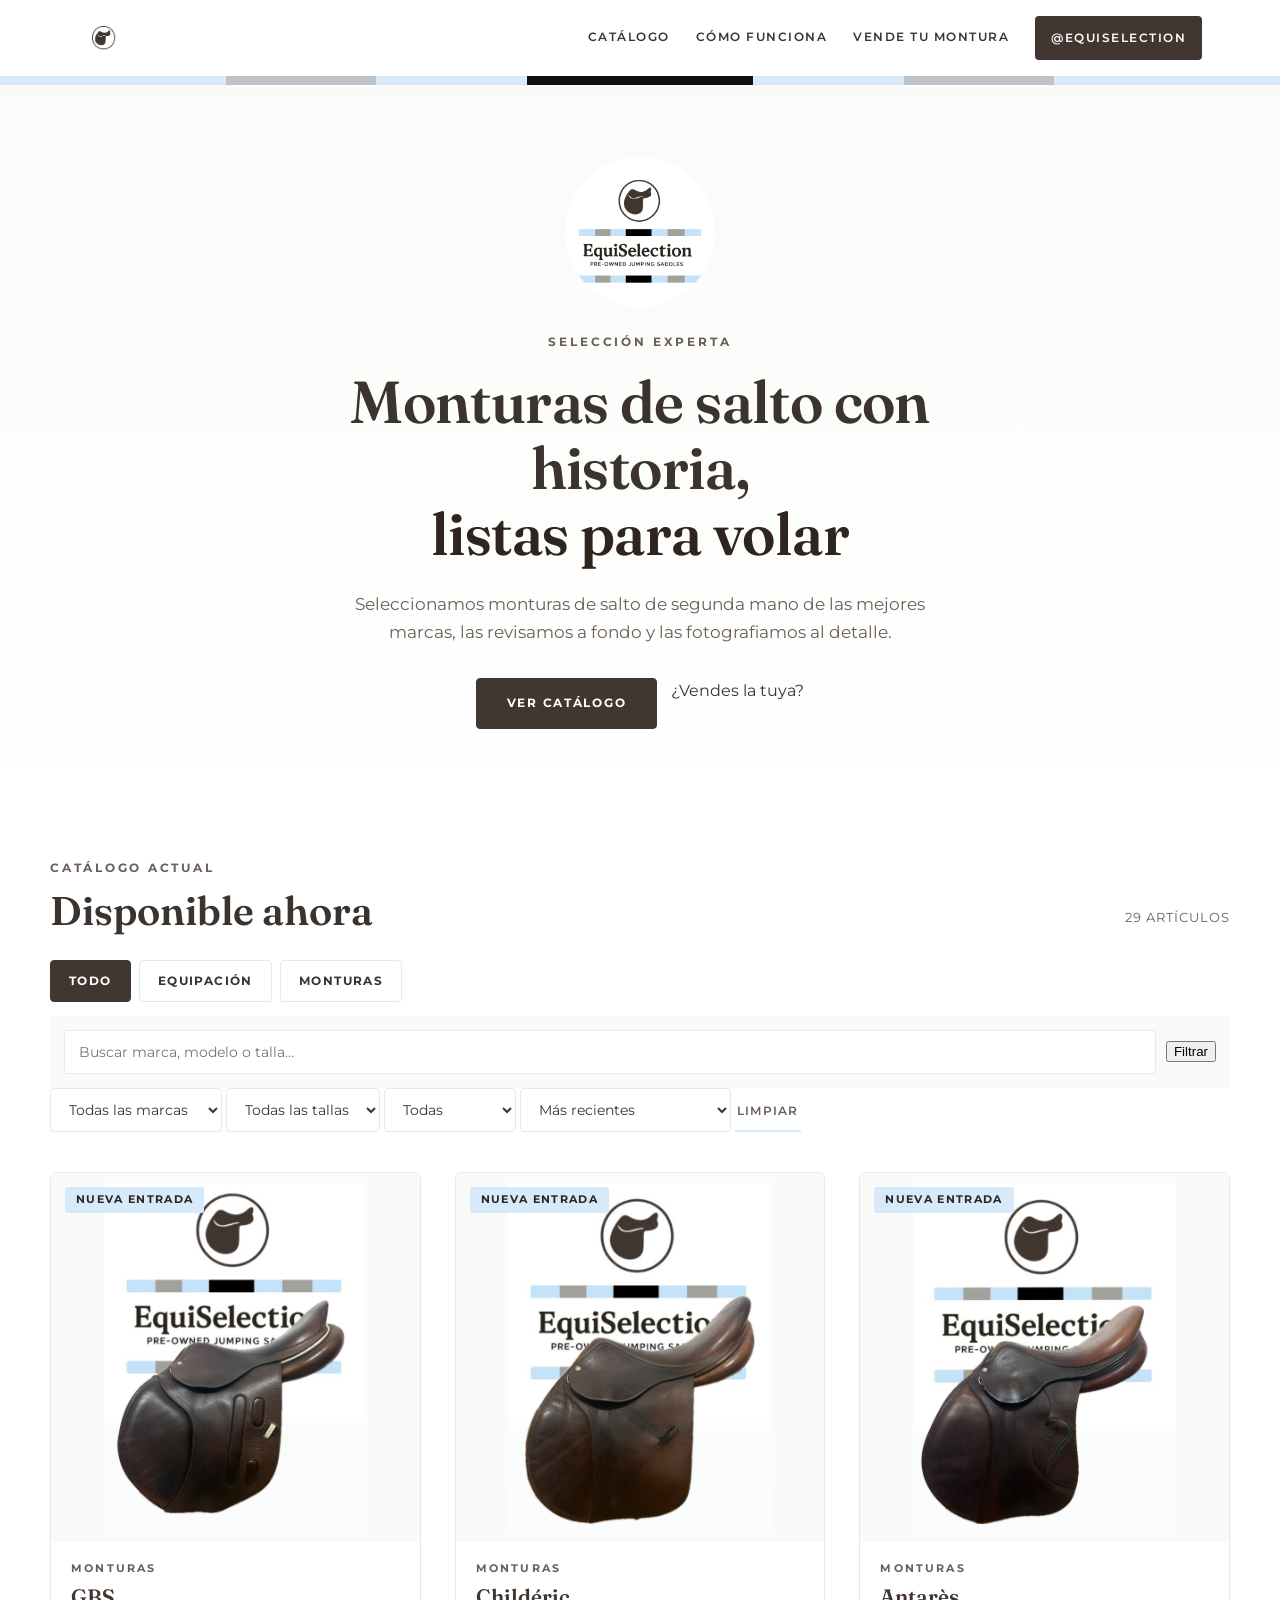
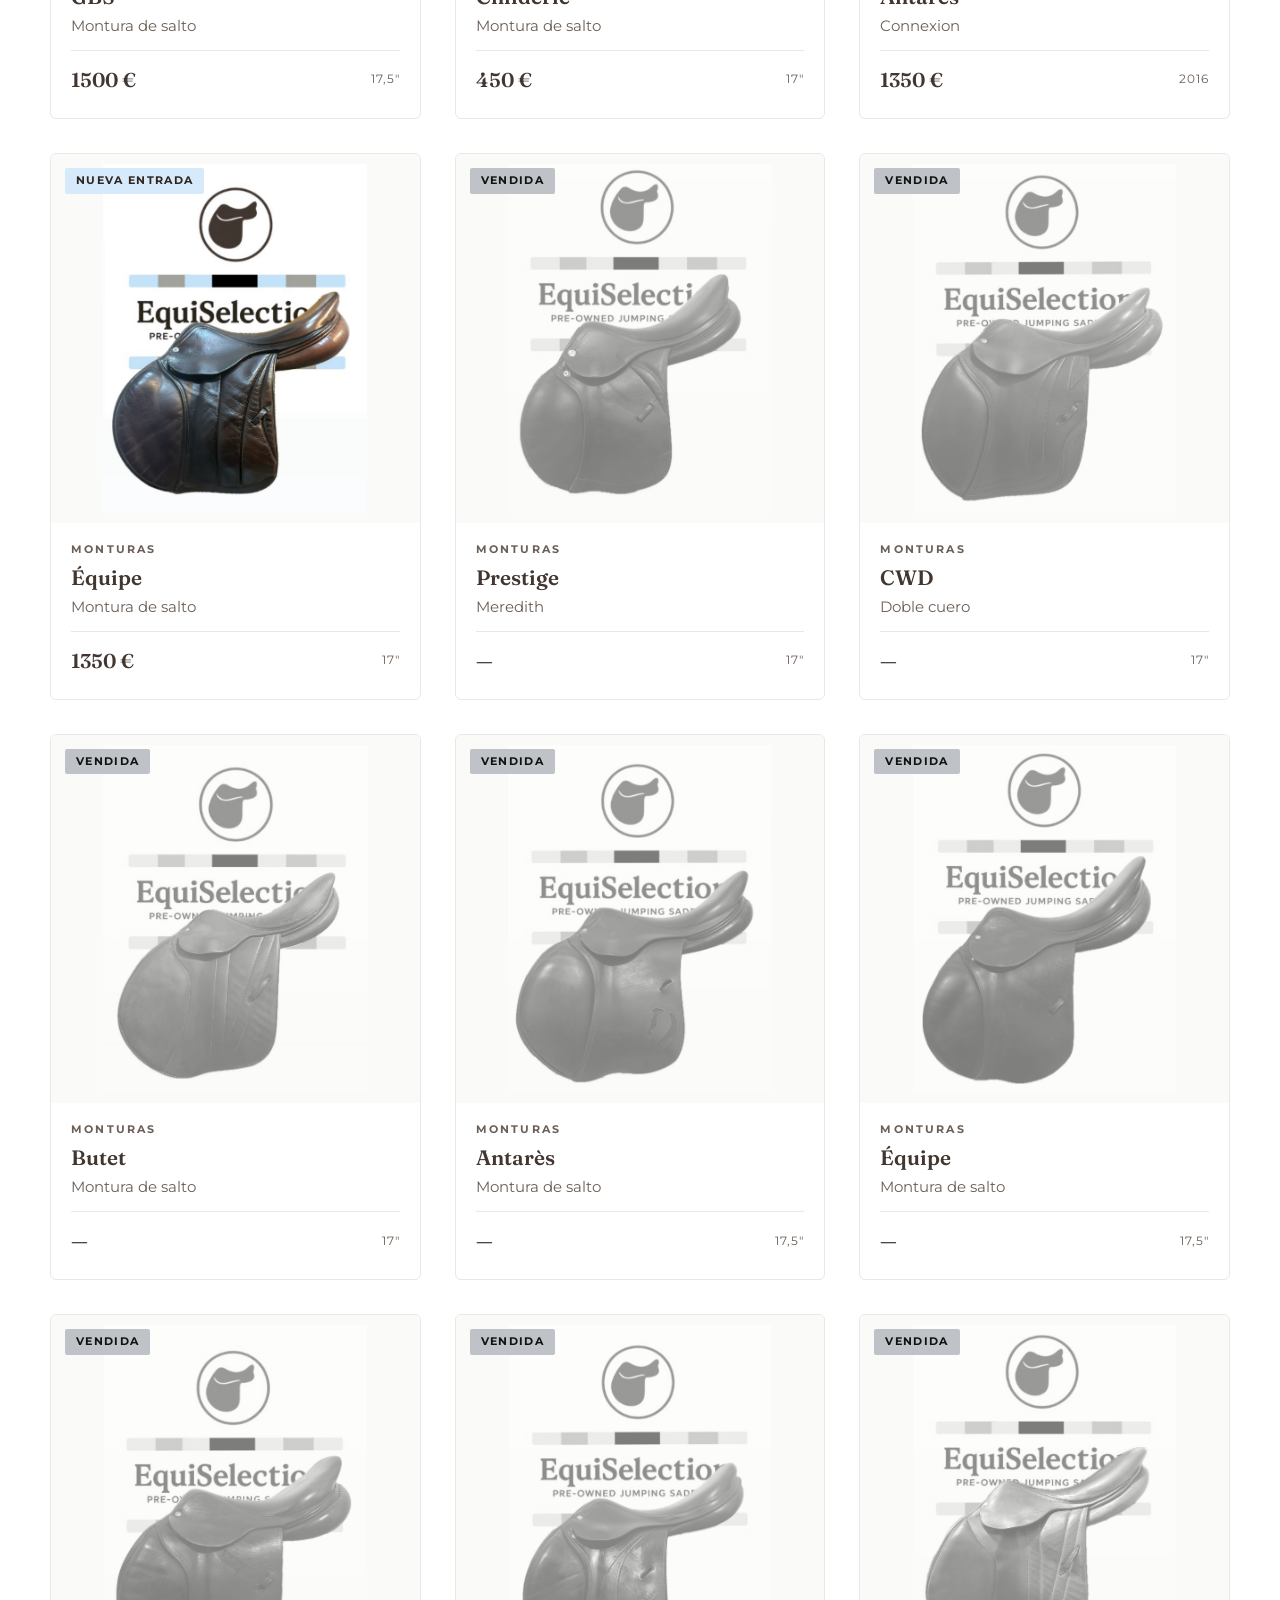
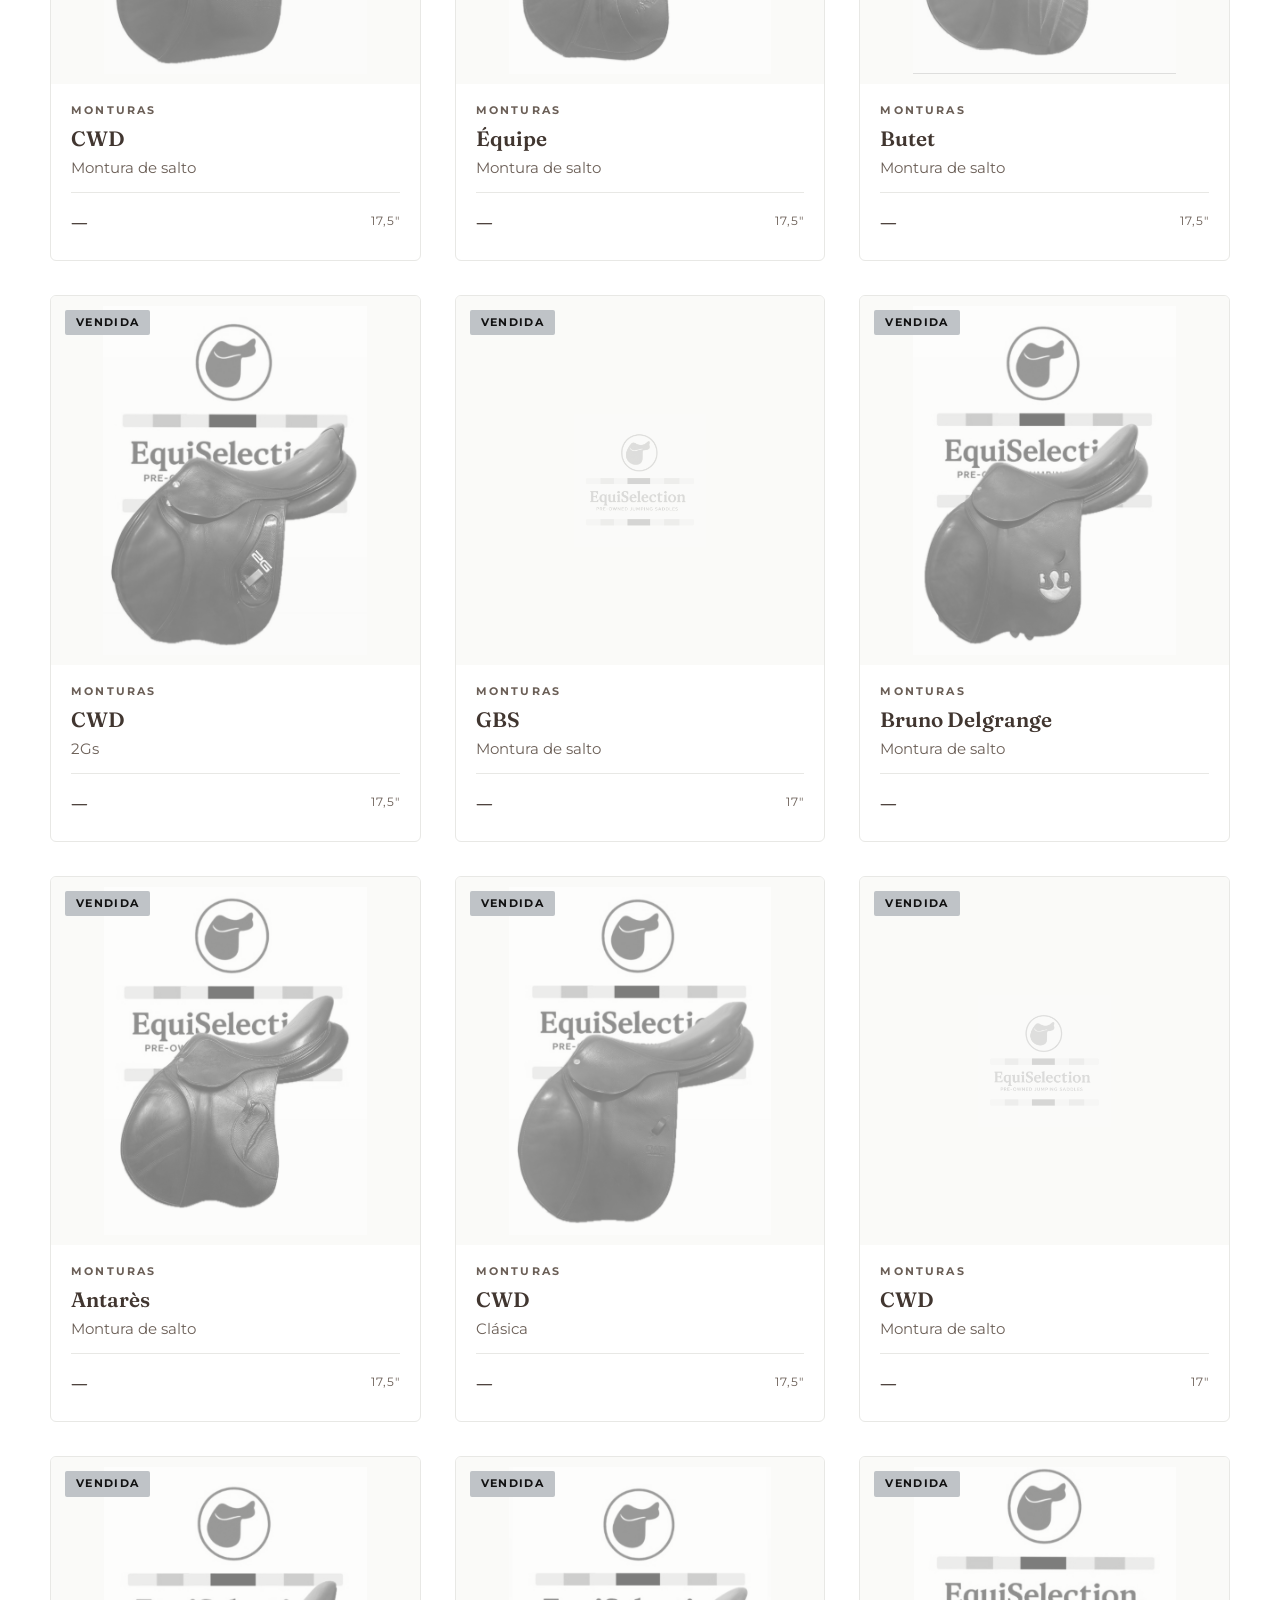
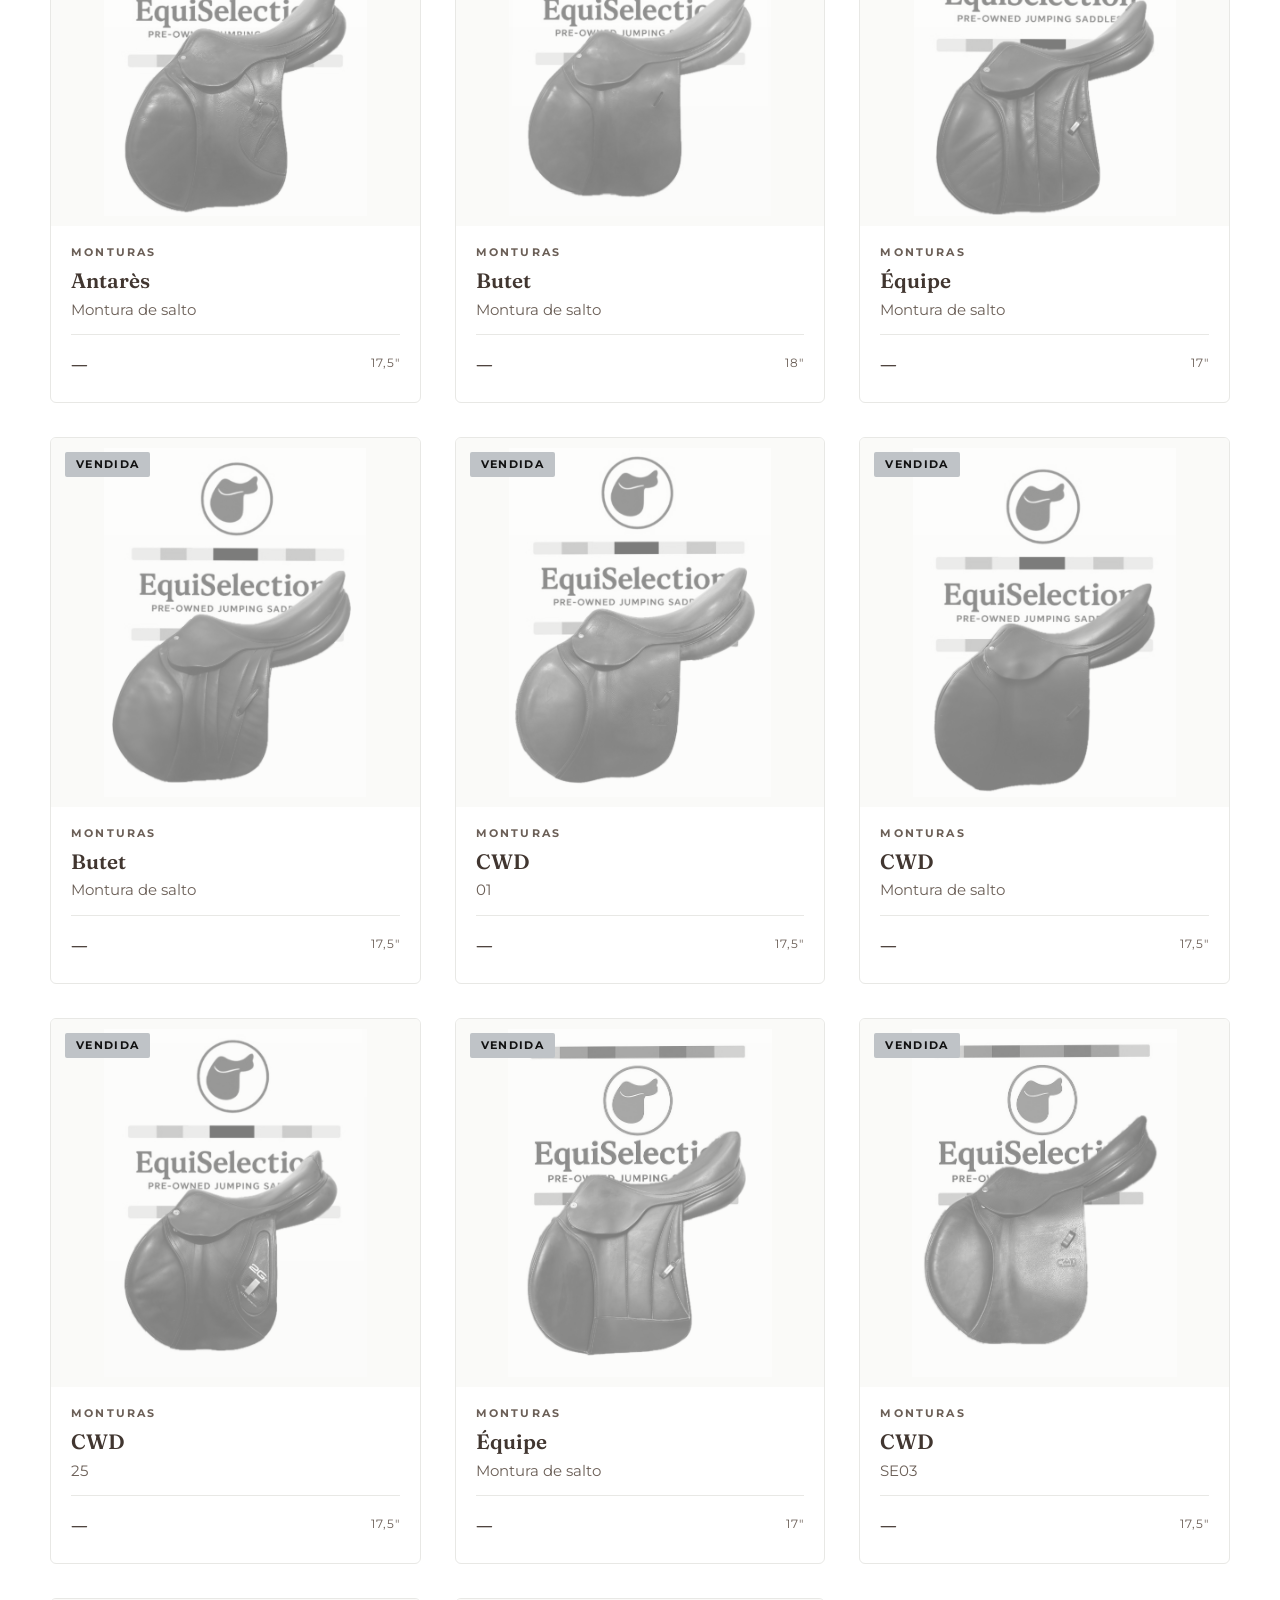
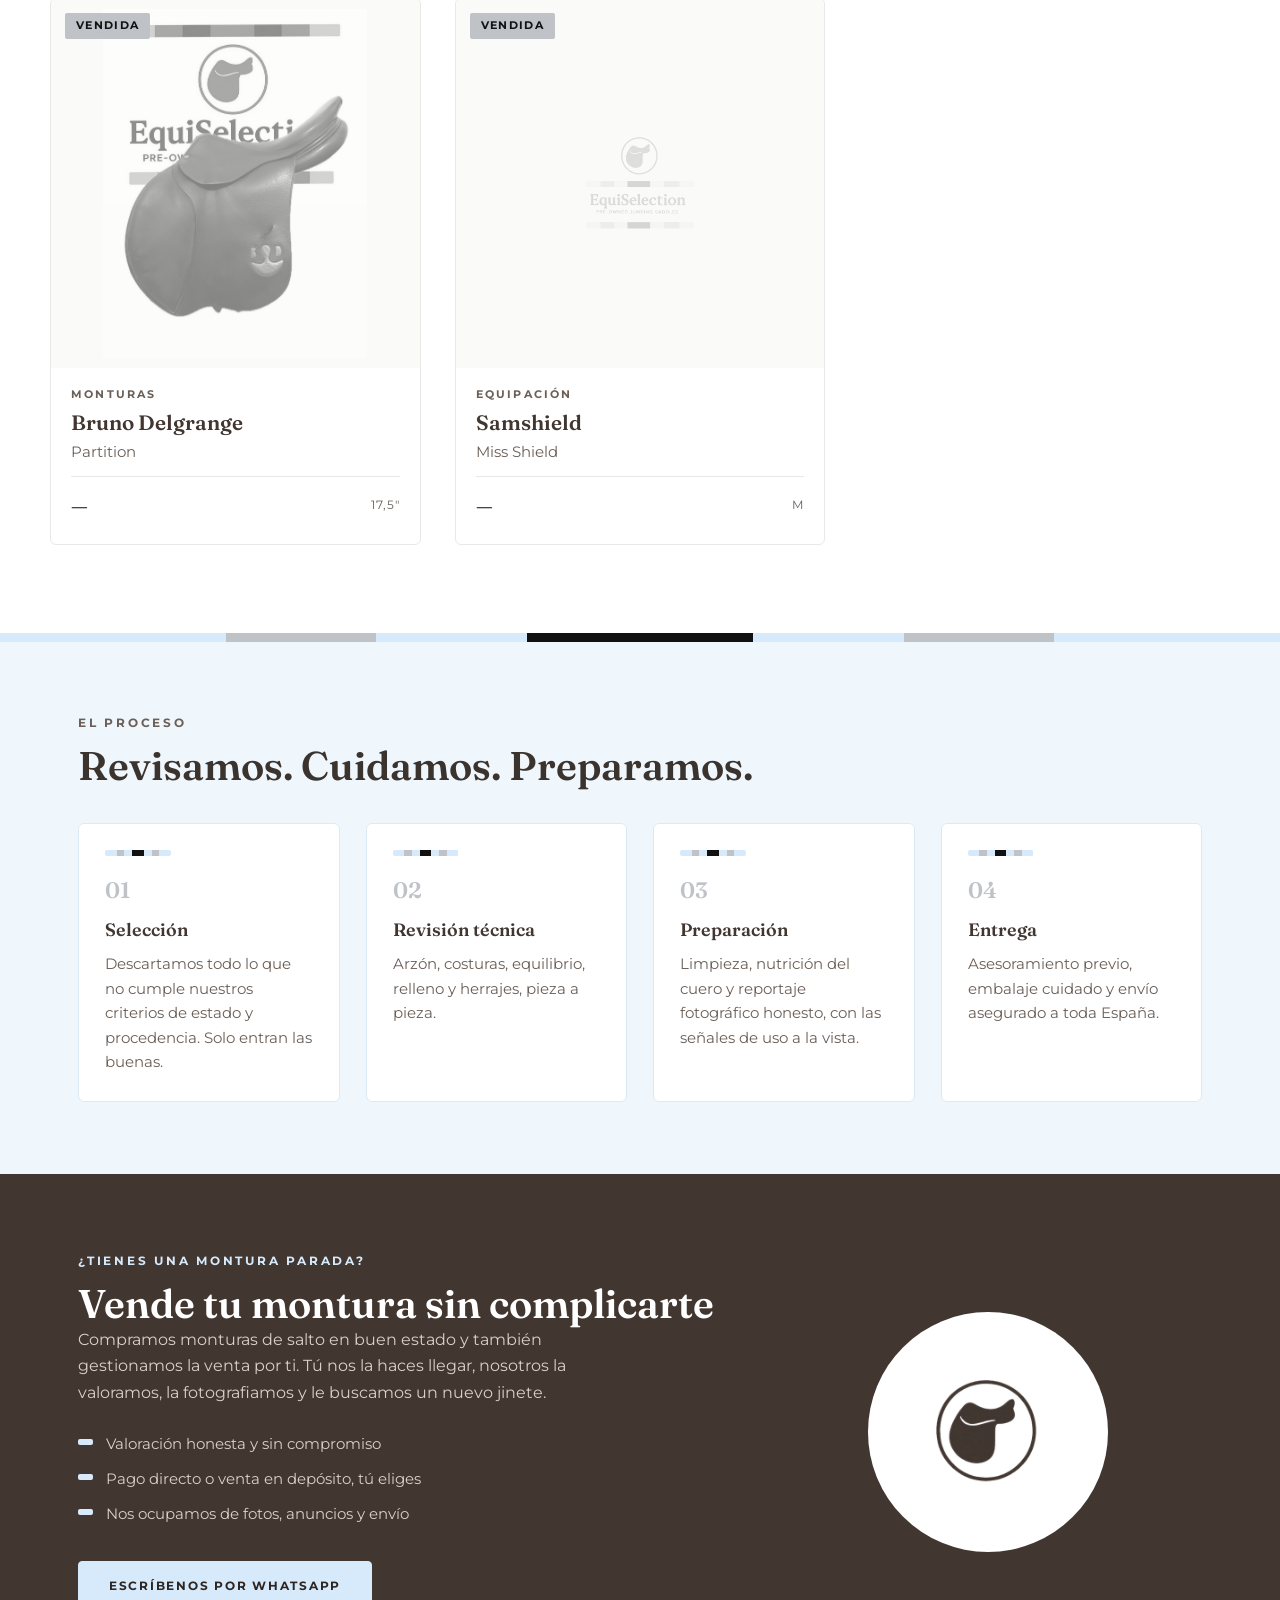
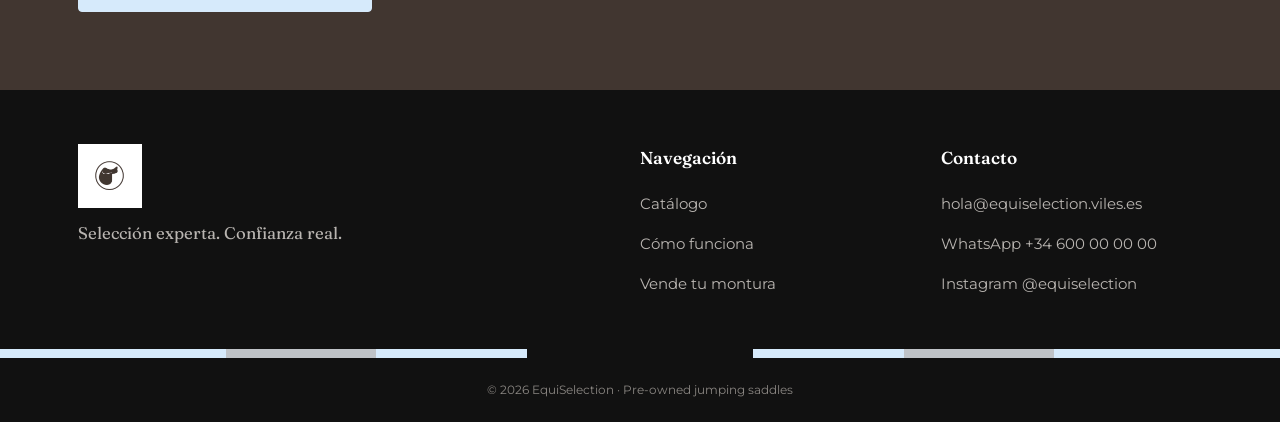
==== index.html @ 4e6a1df5 "Update index.html" ====
<!DOCTYPE html>
<html lang="es">
<head>
<meta charset="utf-8">
<meta name="viewport" content="width=device-width, initial-scale=1">
<title>EquiSelection · Monturas de salto de segunda mano seleccionadas</title>
<meta name="description" content="Monturas de salto de segunda mano de marcas premium, revisadas una a una y fotografiadas al detalle. Selección experta, confianza real.">
<meta property="og:title" content="EquiSelection · Pre-owned jumping saddles">
<meta property="og:description" content="Selección experta. Confianza real.">
<meta property="og:image" content="assets/img/logo.png">
<meta property="og:type" content="website">
<link rel="icon" href="assets/img/isotipo.png">
<link rel="preconnect" href="https://fonts.googleapis.com">
<link rel="preconnect" href="https://fonts.gstatic.com" crossorigin>
<link href="https://fonts.googleapis.com/css2?family=Fraunces:opsz,wght@9..144,500;9..144,600&family=Montserrat:wght@400;500;600;700&display=swap" rel="stylesheet">
<link rel="stylesheet" href="assets/css/style.css">
</head>
<body>

<header class="cabecera">
  <div class="contenedor cabecera__fila">
    <a class="logo" href="index.html" aria-label="EquiSelection, inicio">
      <img src="assets/img/logo.png" alt="EquiSelection">
    </a>
    <nav class="nav">
      <a href="#catalogo">Catálogo</a>
      <a href="#proceso">Cómo funciona</a>
      <a href="#vende">Vende tu montura</a>
      <a class="nav__destacado" href="https://instagram.com/equiselection" target="_blank" rel="noopener">@equiselection</a>
    </nav>
  </div>
  <div class="marca-barra" aria-hidden="true">
    <span></span><span></span><span></span><span></span><span></span><span></span><span></span>
  </div>
</header>

<section class="hero">
  <div class="contenedor">
    <img class="hero__marca" src="assets/img/isotipo.png" alt="" width="150" height="150">
    <p class="hero__kicker">Selección experta</p>
    <h1 class="hero__titulo">Monturas de salto con historia,<br><em>listas para volar</em></h1>
    <p class="hero__texto">
      Seleccionamos monturas de salto de segunda mano de las mejores marcas, las
      revisamos a fondo y las fotografiamos al detalle.
    </p>
    <div class="hero__acciones">
      <a class="boton boton--oscuro" href="#catalogo">Ver catálogo</a>
      <a class="hero__enlace" href="#vende">¿Vendes la tuya?</a>
    </div>
  </div>
</section>

<main id="catalogo" class="contenedor seccion">
  <div class="seccion__encabezado">
    <div>
      <p class="antetitulo">Catálogo actual</p>
      <h2 class="seccion__titulo">Disponible ahora</h2>
    </div>
    <p class="seccion__contador" id="contador"></p>
  </div>

   <form class="filtros" id="filtros" autocomplete="off">
    <!-- Los chips gobiernan #f-categoria, que queda oculto pero sigue siendo
         la única fuente de verdad que lee catalogo.js -->
    <div class="chips" id="chips" role="group" aria-label="Filtrar por categoría"></div>
    <select id="f-categoria" hidden aria-hidden="true" tabindex="-1"></select>

    <div class="filtros__barra">
      <div class="filtros__fila">
        <input type="search" id="f-busqueda" class="filtros__buscar" placeholder="Buscar marca, modelo o talla…" aria-label="Buscar en el catálogo">
        <button type="button" class="filtros__toggle" id="f-toggle" aria-expanded="false" aria-controls="f-avanzados">
          Filtrar<span class="filtros__activos" id="f-activos" hidden></span>
        </button>
      </div>

      <div class="filtros__avanzados" id="f-avanzados">
        <select id="f-marca" aria-label="Marca"></select>
        <select id="f-talla" aria-label="Talla"></select>
        <select id="f-estado" aria-label="Disponibilidad">
          <option value="todas">Todas</option>
          <option value="disponible">Disponibles</option>
          <option value="reservada">Reservadas</option>
          <option value="vendida">Vendidas</option>
        </select>
        <select id="f-orden" aria-label="Ordenar">
          <option value="recientes">Más recientes</option>
          <option value="precio-asc">Precio: menor a mayor</option>
          <option value="precio-desc">Precio: mayor a menor</option>
        </select>
        <button type="button" class="filtros__reset" id="f-reset">Limpiar</button>
      </div>
    </div>
  </form>
  
  <div class="rejilla" id="rejilla"></div>
  <p class="vacio" id="vacio" hidden>No hay artículos que coincidan con la búsqueda.</p>
</main>

<div class="marca-barra" aria-hidden="true">
  <span></span><span></span><span></span><span></span><span></span><span></span><span></span>
</div>

<section id="proceso" class="proceso">
  <div class="contenedor">
    <p class="antetitulo">El proceso</p>
    <h2 class="seccion__titulo">Revisamos. Cuidamos. Preparamos.</h2>
    <ol class="proceso__lista">
      <li>
        <div class="marca-barra marca-barra--mini" aria-hidden="true"><span></span><span></span><span></span><span></span><span></span><span></span><span></span></div>
        <span class="proceso__num">01</span>
        <h3>Selección</h3>
        <p>Descartamos todo lo que no cumple nuestros criterios de estado y procedencia. Solo entran las buenas.</p>
      </li>
      <li>
        <div class="marca-barra marca-barra--mini" aria-hidden="true"><span></span><span></span><span></span><span></span><span></span><span></span><span></span></div>
        <span class="proceso__num">02</span>
        <h3>Revisión técnica</h3>
        <p>Arzón, costuras, equilibrio, relleno y herrajes, pieza a pieza.</p>
      </li>
      <li>
        <div class="marca-barra marca-barra--mini" aria-hidden="true"><span></span><span></span><span></span><span></span><span></span><span></span><span></span></div>
        <span class="proceso__num">03</span>
        <h3>Preparación</h3>
        <p>Limpieza, nutrición del cuero y reportaje fotográfico honesto, con las señales de uso a la vista.</p>
      </li>
      <li>
        <div class="marca-barra marca-barra--mini" aria-hidden="true"><span></span><span></span><span></span><span></span><span></span><span></span><span></span></div>
        <span class="proceso__num">04</span>
        <h3>Entrega</h3>
        <p>Asesoramiento previo, embalaje cuidado y envío asegurado a toda España.</p>
      </li>
    </ol>
  </div>
</section>

<section id="vende" class="vende">
  <div class="contenedor vende__fila">
    <div>
      <p class="antetitulo antetitulo--azul">¿Tienes una montura parada?</p>
      <h2 class="seccion__titulo seccion__titulo--claro">Vende tu montura sin complicarte</h2>
      <p class="vende__texto">
        Compramos monturas de salto en buen estado y también gestionamos la venta por ti.
        Tú nos la haces llegar, nosotros la valoramos, la fotografiamos y le buscamos un
        nuevo jinete.
      </p>
      <ul class="vende__lista">
        <li>Valoración honesta y sin compromiso</li>
        <li>Pago directo o venta en depósito, tú eliges</li>
        <li>Nos ocupamos de fotos, anuncios y envío</li>
      </ul>
      <a class="boton boton--azul" href="https://wa.me/34600000000" target="_blank" rel="noopener">Escríbenos por WhatsApp</a>
    </div>
    <div class="vende__emblema">
      <img src="assets/img/logo.png" alt="">
    </div>
  </div>
</section>

<footer id="contacto" class="pie">
  <div class="contenedor pie__fila">
    <div class="pie__marca">
      <img class="pie__logo" src="assets/img/logo.png" alt="EquiSelection">
      <p class="pie__lema">Selección experta. Confianza real.</p>
    </div>
    <div class="pie__bloque">
      <h3>Navegación</h3>
      <p><a href="#catalogo">Catálogo</a></p>
      <p><a href="#proceso">Cómo funciona</a></p>
      <p><a href="#vende">Vende tu montura</a></p>
    </div>
    <div class="pie__bloque">
      <h3>Contacto</h3>
      <p><a href="mailto:hola@equiselection.viles.es">hola@equiselection.viles.es</a></p>
      <p><a href="https://wa.me/34600000000">WhatsApp +34 600 00 00 00</a></p>
      <p><a href="https://instagram.com/equiselection" rel="noopener">Instagram @equiselection</a></p>
    </div>
  </div>
  <div class="marca-barra" aria-hidden="true">
    <span></span><span></span><span></span><span></span><span></span><span></span><span></span>
  </div>
  <p class="pie__legal">© <span id="anio"></span> EquiSelection · Pre-owned jumping saddles</p>
</footer>

<script src="assets/js/catalogo.js"></script>
</body>
</html>
---- assets/css/style.css ----
/* ============ EquiSelection · sistema visual ============ */
:root{
  /* Superficies */
  --blanco:#FFFFFF;
  --hueso:#FAFAF8;
  --azul-suave:#EFF7FD;
  --linea:#E8E8E5;

  /* Contenido */
  --texto:#3B332E;        /* 12.3:1 sobre blanco */
  --texto-suave:#6B5F57;  /*  6.2:1 sobre blanco · 5.9:1 sobre hueso */

  /* Marca */
  --espresso:#413630;
  --espresso-osc:#2E2520;
  --azul:#D6EAFB;
  --gris:#BFC3C7;
  --negro:#111111;

  --titulo:'Fraunces', Georgia, serif;
  --cuerpo:'Montserrat', system-ui, sans-serif;
  --ancho:1180px;
  --radio:4px;
}

*,*::before,*::after{box-sizing:border-box}
html{scroll-behavior:smooth}
body{
  margin:0;
  overflow-x:hidden;
  font-family:var(--cuerpo);
  font-weight:400;
  font-size:1rem;
  color:var(--texto);
  background:var(--blanco);
  line-height:1.65;
  -webkit-font-smoothing:antialiased;
}
img{max-width:100%;display:block}
a{color:inherit;text-decoration:none}
[hidden]{display:none !important}

a:focus-visible,button:focus-visible,input:focus-visible,select:focus-visible{
  outline:2px solid var(--espresso);
  outline-offset:3px;
  border-radius:2px;
}

.contenedor{width:100%;max-width:var(--ancho);margin:0 auto;padding:0 28px}

.antetitulo{
  margin:0 0 10px;font-size:.72rem;letter-spacing:.24em;text-transform:uppercase;
  font-weight:700;color:var(--texto-suave);
}
.antetitulo--azul{color:var(--azul)}

/* ---- barra de marca ---- */
.marca-barra{display:flex;height:9px;width:100%}
.marca-barra span{display:block}
.marca-barra span:nth-child(1){flex:3;background:var(--azul)}
.marca-barra span:nth-child(2){flex:2;background:var(--gris)}
.marca-barra span:nth-child(3){flex:2;background:var(--azul)}
.marca-barra span:nth-child(4){flex:3;background:var(--negro)}
.marca-barra span:nth-child(5){flex:2;background:var(--azul)}
.marca-barra span:nth-child(6){flex:2;background:var(--gris)}
.marca-barra span:nth-child(7){flex:3;background:var(--azul)}
.marca-barra--mini{width:66px;height:6px;border-radius:2px;overflow:hidden;margin-bottom:16px}

/* ---- cabecera ---- */
.cabecera{position:sticky;top:0;z-index:50;background:rgba(255,255,255,.96);backdrop-filter:blur(8px)}
.cabecera__fila{display:flex;align-items:center;justify-content:space-between;gap:16px;padding-top:12px;padding-bottom:12px}
.logo img{height:52px;width:auto}
.nav{display:flex;align-items:center;gap:26px;font-size:.78rem;letter-spacing:.12em;text-transform:uppercase;font-weight:600}
.nav a{display:inline-flex;align-items:center;min-height:44px;border-bottom:1px solid transparent;transition:border-color .2s}
.nav a:hover{border-color:var(--espresso)}
.nav__destacado{
  background:var(--espresso);color:var(--blanco);
  padding:0 16px;border-radius:var(--radio);border-bottom:none !important;
  transition:background .2s;
}
.nav__destacado:hover{background:var(--negro)}

/* ---- hero ---- */
.hero{
  padding:72px 0 64px;text-align:center;
  background:linear-gradient(180deg,var(--hueso) 0%,var(--blanco) 100%);
}
.hero__marca{width:150px;height:auto;margin:0 auto 26px;border-radius:50%}
.hero__kicker{margin:0 0 16px;font-size:.74rem;letter-spacing:.24em;text-transform:uppercase;font-weight:700;color:var(--texto-suave)}
.hero__titulo{
  font-family:var(--titulo);font-weight:600;
  font-size:clamp(2.2rem,5.4vw,3.7rem);line-height:1.12;margin:0 auto 24px;
  letter-spacing:-.01em;max-width:20ch;
}
.hero__titulo em{font-style:normal;color:var(--espresso-osc)}
.hero__texto{max-width:54ch;margin:0 auto 32px;font-size:1.04rem;color:var(--texto-suave)}
.hero__acciones{display:flex;gap:14px;justify-content:center;flex-wrap:wrap}

.boton{
  display:inline-flex;align-items:center;justify-content:center;
  min-height:48px;padding:14px 30px;border-radius:var(--radio);
  font-family:var(--cuerpo);font-size:.78rem;letter-spacing:.14em;text-transform:uppercase;font-weight:700;
  border:1px solid transparent;transition:all .22s ease;cursor:pointer;
}
.boton--oscuro{background:var(--espresso);color:var(--blanco);border-color:var(--espresso)}
.boton--oscuro:hover{background:var(--negro);border-color:var(--negro)}
.boton--azul{background:var(--azul);color:var(--espresso-osc);border-color:var(--azul)}
.boton--azul:hover{background:#BFDDF7;border-color:#BFDDF7}
.boton--linea{background:transparent;color:var(--espresso);border-color:var(--espresso)}
.boton--linea:hover{background:var(--espresso);color:var(--blanco)}

/* ---- secciones ---- */
.seccion{padding:66px 0 88px;scroll-margin-top:92px}
.seccion__encabezado{display:flex;align-items:flex-end;justify-content:space-between;gap:20px;margin-bottom:26px}
.seccion__titulo{font-family:var(--titulo);font-weight:600;font-size:clamp(1.7rem,3.3vw,2.5rem);margin:0;line-height:1.15}
.seccion__titulo--claro{color:var(--blanco)}
.seccion__contador{font-size:.8rem;letter-spacing:.08em;text-transform:uppercase;color:var(--texto-suave);margin:0 0 6px}

/* ---- filtros ---- */
.filtros{display:flex;flex-direction:column;gap:14px;margin-bottom:40px}
.chips{display:flex;flex-wrap:wrap;gap:8px}
.chip{
  font-family:var(--cuerpo);font-size:.74rem;letter-spacing:.12em;text-transform:uppercase;font-weight:700;
  min-height:42px;padding:0 18px;cursor:pointer;
  color:var(--texto);background:var(--blanco);
  border:1.5px solid var(--linea);border-radius:var(--radio);
  transition:all .15s ease;
}
.chip:hover{border-color:var(--gris)}
.chip--activo{background:var(--espresso);border-color:var(--espresso);color:var(--blanco)}

.filtros__fila{
  display:flex;flex-wrap:wrap;gap:10px;align-items:center;
  padding:14px;background:var(--hueso);border-radius:var(--radio);
}
.filtros input,.filtros select{
  font-family:var(--cuerpo);font-size:.9rem;font-weight:400;color:var(--texto);
  min-height:44px;min-width:0;padding:11px 14px;
  border:1.5px solid var(--linea);border-radius:var(--radio);background:var(--blanco);
}
.filtros input:focus,.filtros select:focus{border-color:var(--gris)}
.filtros__buscar{flex:1 1 240px}
.filtros__reset{
  display:inline-flex;align-items:center;min-height:44px;
  margin-left:auto;padding:0 2px;background:none;border:none;cursor:pointer;
  font-family:var(--cuerpo);font-size:.76rem;letter-spacing:.1em;text-transform:uppercase;font-weight:600;
  color:var(--texto-suave);box-shadow:inset 0 -2px 0 var(--azul);
}
.filtros__reset:hover{color:var(--espresso);box-shadow:inset 0 -2px 0 var(--espresso)}

/* ---- rejilla de producto ---- */
.rejilla{display:grid;grid-template-columns:repeat(auto-fill,minmax(285px,1fr));gap:34px}
.tarjeta{
  display:flex;flex-direction:column;background:var(--blanco);
  border:1px solid var(--linea);border-radius:6px;overflow:hidden;
  transition:transform .25s ease, box-shadow .25s ease;
}
.tarjeta:hover{transform:translateY(-4px);box-shadow:0 14px 30px rgba(65,54,48,.12)}
.tarjeta__marco{
  position:relative;background:var(--hueso);aspect-ratio:1/1;
  overflow:hidden;padding:10px;
}
.tarjeta__marco img{width:100%;height:100%;object-fit:contain;transition:transform .5s ease}
.tarjeta--vendida .tarjeta__marco img{filter:grayscale(1);opacity:.5}

.etiqueta{
  position:absolute;top:14px;left:14px;z-index:2;padding:6px 11px;border-radius:2px;
  font-size:.7rem;letter-spacing:.12em;text-transform:uppercase;font-weight:700;line-height:1.2;
}
.etiqueta--nueva{background:var(--azul);color:var(--espresso-osc)}      /* 11.9:1 */
.etiqueta--vendida{background:var(--gris);color:var(--negro)}           /*  9.4:1 */
.etiqueta--reservada{background:var(--negro);color:var(--blanco)}       /* 18.9:1 */

.tarjeta__cuerpo{padding:18px 20px 22px}
.tarjeta__categoria{font-size:.68rem;letter-spacing:.2em;text-transform:uppercase;font-weight:700;color:var(--texto-suave);margin:0 0 7px}
.tarjeta__titulo{font-family:var(--titulo);font-size:1.3rem;font-weight:600;margin:0 0 3px;line-height:1.2;color:var(--espresso)}
.tarjeta__modelo{font-size:.95rem;color:var(--texto-suave);margin:0 0 12px}
.tarjeta__pie{display:flex;align-items:center;justify-content:space-between;gap:12px;padding-top:12px;border-top:1px solid var(--linea)}
.tarjeta__precio{font-family:var(--titulo);font-size:1.25rem;font-weight:600;color:var(--espresso)}
.tarjeta__talla{font-size:.78rem;letter-spacing:.08em;text-transform:uppercase;color:var(--texto-suave)}
.vacio{text-align:center;color:var(--texto-suave);padding:60px 0}

/* ---- marcador sin fotografía ---- */
.sin-foto{display:flex;align-items:center;justify-content:center;width:100%;height:100%;background:var(--hueso)}
.sin-foto img{width:38%;height:auto;opacity:.22}
.tarjeta--vendida .sin-foto img{opacity:.14}

/* ---- proceso ---- */
.proceso{background:var(--azul-suave);padding:72px 0}
.proceso__lista{
  list-style:none;padding:0;margin:34px 0 0;display:grid;
  grid-template-columns:repeat(auto-fit,minmax(230px,1fr));gap:26px;
}
.proceso__lista li{background:var(--blanco);border:1px solid #DCEAF5;border-radius:6px;padding:26px}
.proceso__num{font-family:var(--titulo);font-size:1.4rem;font-weight:600;color:var(--gris);display:block;margin-bottom:6px}
.proceso__lista h3{font-family:var(--titulo);font-size:1.12rem;font-weight:600;color:var(--espresso);margin:0 0 8px}
.proceso__lista p{margin:0;font-size:.93rem;color:var(--texto-suave)}

/* ---- vende tu montura ---- */
.vende{background:var(--espresso);color:#D8D0CA;padding:78px 0}  /* texto 7.8:1 */
.vende__fila{display:grid;grid-template-columns:1.2fr .8fr;gap:56px;align-items:center}
.vende__texto{margin:0 0 20px;max-width:52ch}
.vende__lista{list-style:none;margin:0 0 30px;padding:0}
.vende__lista li{padding:5px 0 5px 28px;position:relative;font-size:.95rem}
.vende__lista li::before{
  content:"";position:absolute;left:0;top:.82rem;
  width:15px;height:6px;border-radius:2px;background:var(--azul);
}
.vende__emblema{display:flex;justify-content:center}
.vende__emblema img{width:min(72%,240px);border-radius:50%;background:var(--blanco);padding:8px}

/* ---- ficha de producto (montura.html) ---- */
.ficha{padding:52px 0 90px}
.ficha__volver{
  display:inline-flex;align-items:center;min-height:44px;
  font-size:.76rem;letter-spacing:.12em;text-transform:uppercase;font-weight:600;
  color:var(--texto-suave);margin-bottom:22px;
}
.ficha__volver:hover{color:var(--espresso)}
.ficha__grid{display:grid;grid-template-columns:1.1fr .9fr;gap:60px;align-items:start}
.galeria__principal{
  display:flex;align-items:center;justify-content:center;
  background:var(--hueso);border-radius:var(--radio);overflow:hidden;
  margin-bottom:12px;padding:16px;
}
.galeria__principal img{width:100%;height:auto;max-height:72vh;object-fit:contain}
.galeria__principal .sin-foto{aspect-ratio:1/1;width:100%}
.galeria__miniaturas{display:flex;gap:10px;flex-wrap:wrap}
.galeria__miniaturas button{
  width:74px;height:74px;padding:0;cursor:pointer;
  border:1.5px solid var(--linea);background:var(--hueso);border-radius:3px;overflow:hidden;
}
.galeria__miniaturas button[aria-current="true"]{border-color:var(--espresso)}
.galeria__miniaturas img{width:100%;height:100%;object-fit:cover}

.ficha__categoria{font-size:.72rem;letter-spacing:.2em;text-transform:uppercase;font-weight:700;color:var(--texto-suave);margin:0 0 10px}
.ficha__titulo{font-family:var(--titulo);font-size:clamp(2rem,4vw,2.8rem);font-weight:600;margin:0 0 4px;line-height:1.12;color:var(--espresso)}
.ficha__modelo{font-size:1.25rem;color:var(--texto-suave);margin:0 0 22px}
.ficha__precio{font-family:var(--titulo);font-size:1.8rem;font-weight:600;color:var(--espresso);margin:0 0 6px}
.ficha__disponibilidad{font-size:.76rem;letter-spacing:.12em;text-transform:uppercase;font-weight:600;margin:0 0 26px;color:var(--texto-suave)}
.ficha__descripcion{font-size:1.02rem;color:var(--texto-suave);margin:0 0 30px}
.tabla-specs{width:100%;border-collapse:collapse;margin-bottom:32px}
.tabla-specs tr{border-bottom:1px solid var(--linea)}
.tabla-specs th{
  text-align:left;font-weight:600;font-size:.76rem;letter-spacing:.12em;text-transform:uppercase;
  color:var(--texto-suave);padding:13px 0;width:42%;
}
.tabla-specs td{text-align:right;padding:13px 0;font-size:.98rem;font-weight:600;color:var(--espresso)}
.ficha__acciones{display:flex;flex-wrap:wrap;gap:12px}
.cargando{padding:80px 0;text-align:center;color:var(--texto-suave)}

/* ---- pie ---- */
.pie{background:var(--negro);color:#B9B5B1}   /* 9.2:1 */
.pie__fila{display:grid;grid-template-columns:2fr 1fr 1fr;gap:40px;padding-top:54px;padding-bottom:44px}
.pie__logo{height:64px;width:auto;margin-bottom:12px}
.pie__lema{font-family:var(--titulo);font-size:1.05rem;color:#B9B5B1;margin:0}
.pie__bloque h3{font-family:var(--titulo);font-size:1.08rem;font-weight:600;color:var(--blanco);margin:0 0 12px}
.pie__bloque p{margin:0;font-size:.92rem}
.pie__bloque a{display:inline-flex;align-items:center;min-height:40px}
.pie__bloque a:hover{color:var(--azul)}
.pie__legal{text-align:center;font-size:.76rem;color:#8A8682;padding:22px 0;margin:0}


/* ================= TABLETA ================= */
@media (max-width:860px){
  .vende__fila{grid-template-columns:1fr;gap:38px}
  .vende__emblema{order:-1}
  .ficha__grid{grid-template-columns:1fr;gap:38px}
  .pie__fila{grid-template-columns:1fr 1fr}
  .rejilla{gap:28px}
  .seccion{padding:52px 0 70px}
  .hero{padding:56px 0 48px}
  .nav{gap:18px;font-size:.74rem}
  .logo img{height:44px}
}


/* ================= MÓVIL ================= */
@media (max-width:640px){
  .contenedor{padding:0 28px}

  /* Cabecera: deja de ser fija y se reparte en dos líneas */
  .cabecera{position:static}
  .cabecera__fila{flex-wrap:wrap;justify-content:center;gap:6px;padding-top:18px;padding-bottom:4px}
  .logo img{height:46px}
  .nav{width:100%;justify-content:center;gap:18px;font-size:.7rem;letter-spacing:.08em;border-top:1px solid var(--linea);flex-wrap:wrap}
  .nav__destacado{padding:0 12px;min-height:36px}

  /* Hero */
  .hero{padding:38px 0 40px}
  .hero__marca{width:112px;margin-bottom:18px}
  .hero__titulo{font-size:2.1rem;line-height:1.16;margin-bottom:18px}
  .hero__texto{font-size:1rem;margin-bottom:26px}
  .hero__acciones .boton{flex:1 1 100%}

  /* Secciones */
  .seccion{padding:38px 0 54px;scroll-margin-top:0}
  .seccion__encabezado{flex-direction:column;align-items:flex-start;gap:4px;margin-bottom:18px}
  .seccion__contador{margin-bottom:0}

  /* Filtros */
  .filtros{gap:12px;margin-bottom:26px}
  .chips{gap:6px}
  .chip{flex:1 1 auto;padding:0 12px;font-size:.68rem;letter-spacing:.08em}
  .filtros__fila{display:grid;grid-template-columns:1fr 1fr;gap:9px;padding:12px}
  .filtros input,.filtros select{width:100%;padding:12px;font-size:.88rem}
  .filtros__buscar{grid-column:1 / -1}
  .filtros__reset{grid-column:1 / -1;margin-left:0;justify-self:start}

  /* Catálogo: fila horizontal, cuatro artículos por pantalla */
  .rejilla{grid-template-columns:1fr;gap:0}
  .tarjeta{
    display:grid;grid-template-columns:118px 1fr;gap:18px;
    align-items:center;padding:16px 0;
    border:none;border-bottom:1px solid var(--linea);border-radius:0;
  }
  .tarjeta:first-child{border-top:1px solid var(--linea)}
  .tarjeta:hover{transform:none;box-shadow:none}
  .tarjeta:hover .tarjeta__marco img{transform:none}
  .tarjeta:active{background:var(--hueso)}

  .tarjeta__marco{border-radius:3px;padding:7px}
  .tarjeta__categoria{display:none}            /* constante en 29 de 31: no informa */
  .tarjeta__cuerpo{padding:0;min-width:0}
  .tarjeta__titulo{font-size:1.25rem;margin-bottom:2px}
  .tarjeta__modelo{font-size:.92rem;margin-bottom:9px;overflow:hidden;text-overflow:ellipsis;white-space:nowrap}
  .tarjeta__pie{padding-top:9px;justify-content:flex-start;gap:12px}
  .tarjeta__precio{font-size:1.1rem}
  .tarjeta__talla{margin-left:auto}

  /* Sello sobre la miniatura: franja inferior, legible a 11 px */
  .etiqueta{
    top:auto;bottom:0;left:0;right:0;
    padding:4px 6px;border-radius:0;text-align:center;
    font-size:.7rem;letter-spacing:.08em;
  }

  /* Proceso y venta */
  .proceso{padding:48px 0}
  .proceso__lista{gap:16px;margin-top:26px}
  .proceso__lista li{padding:20px}
  .vende{padding:52px 0}
  .vende__emblema img{width:min(55%,180px)}

  /* Ficha de producto */
  .ficha{padding:28px 0 56px}
  .ficha__grid{gap:30px}
  .ficha__titulo{font-size:2rem}
  .ficha__modelo{font-size:1.1rem;margin-bottom:18px}
  .ficha__precio{font-size:1.5rem}
  .galeria__miniaturas button{width:64px;height:64px}
  .tabla-specs th{font-size:.72rem;width:46%}
  .ficha__acciones{flex-direction:column;gap:10px}
  .ficha__acciones .boton{width:100%;padding:16px 20px}

  /* Pie */
  .pie__fila{grid-template-columns:1fr;gap:26px;padding-top:38px;padding-bottom:30px}
  .pie__logo{height:56px}
}


/* ================= MÓVILES ESTRECHOS ================= */
@media (max-width:380px){
  .contenedor{padding:0 22px}
  .hero__titulo{font-size:1.9rem}
  .nav{gap:14px;font-size:.68rem}
  .filtros__fila{grid-template-columns:1fr}
  .tarjeta{grid-template-columns:100px 1fr;gap:15px}
  .tarjeta__titulo{font-size:1.18rem}
}


/* ================= MOVIMIENTO REDUCIDO ================= */
@media (prefers-reduced-motion:reduce){
  html{scroll-behavior:auto}
  *,*::before,*::after{
    animation-duration:.01ms !important;
    animation-iteration-count:1 !important;
    transition-duration:.01ms !important;
  }
  .tarjeta:hover{transform:none}
  .tarjeta:hover .tarjeta__marco img{transform:none}
}


/* ---- OPCIONAL · barra de marca en movimiento ----
   Descomenta este bloque para que las franjas se desplacen de forma continua.
   El bloque de movimiento reducido de arriba ya la neutraliza cuando el
   sistema operativo lo solicita, así que no hay que tocar nada más.

@keyframes marca-desplazamiento{
  from{background-position:0 0}
  to{background-position:300px 0}
}
.marca-barra{
  background:repeating-linear-gradient(90deg,
    var(--azul) 0 90px, var(--gris) 90px 150px,
    var(--azul) 150px 210px, var(--negro) 210px 300px);
  animation:marca-desplazamiento 14s linear infinite;
}
.marca-barra span{display:none}
*/
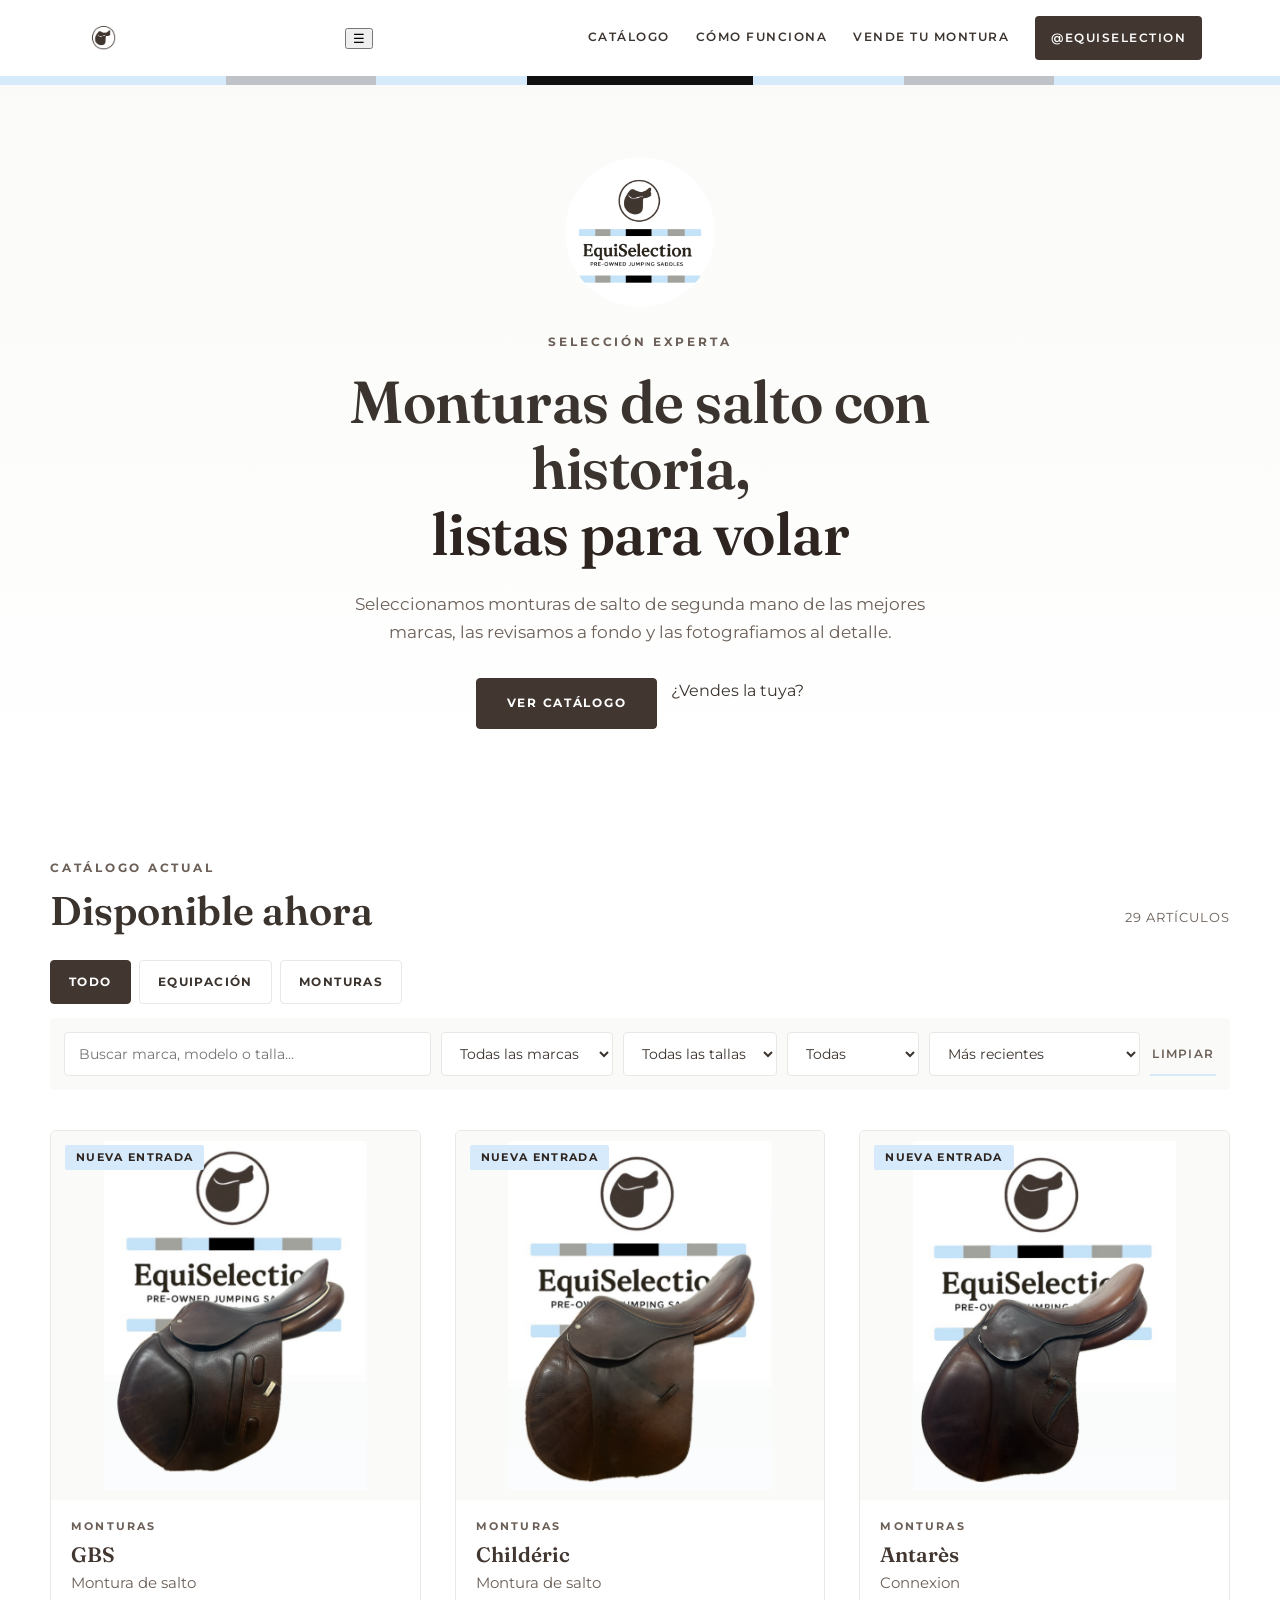
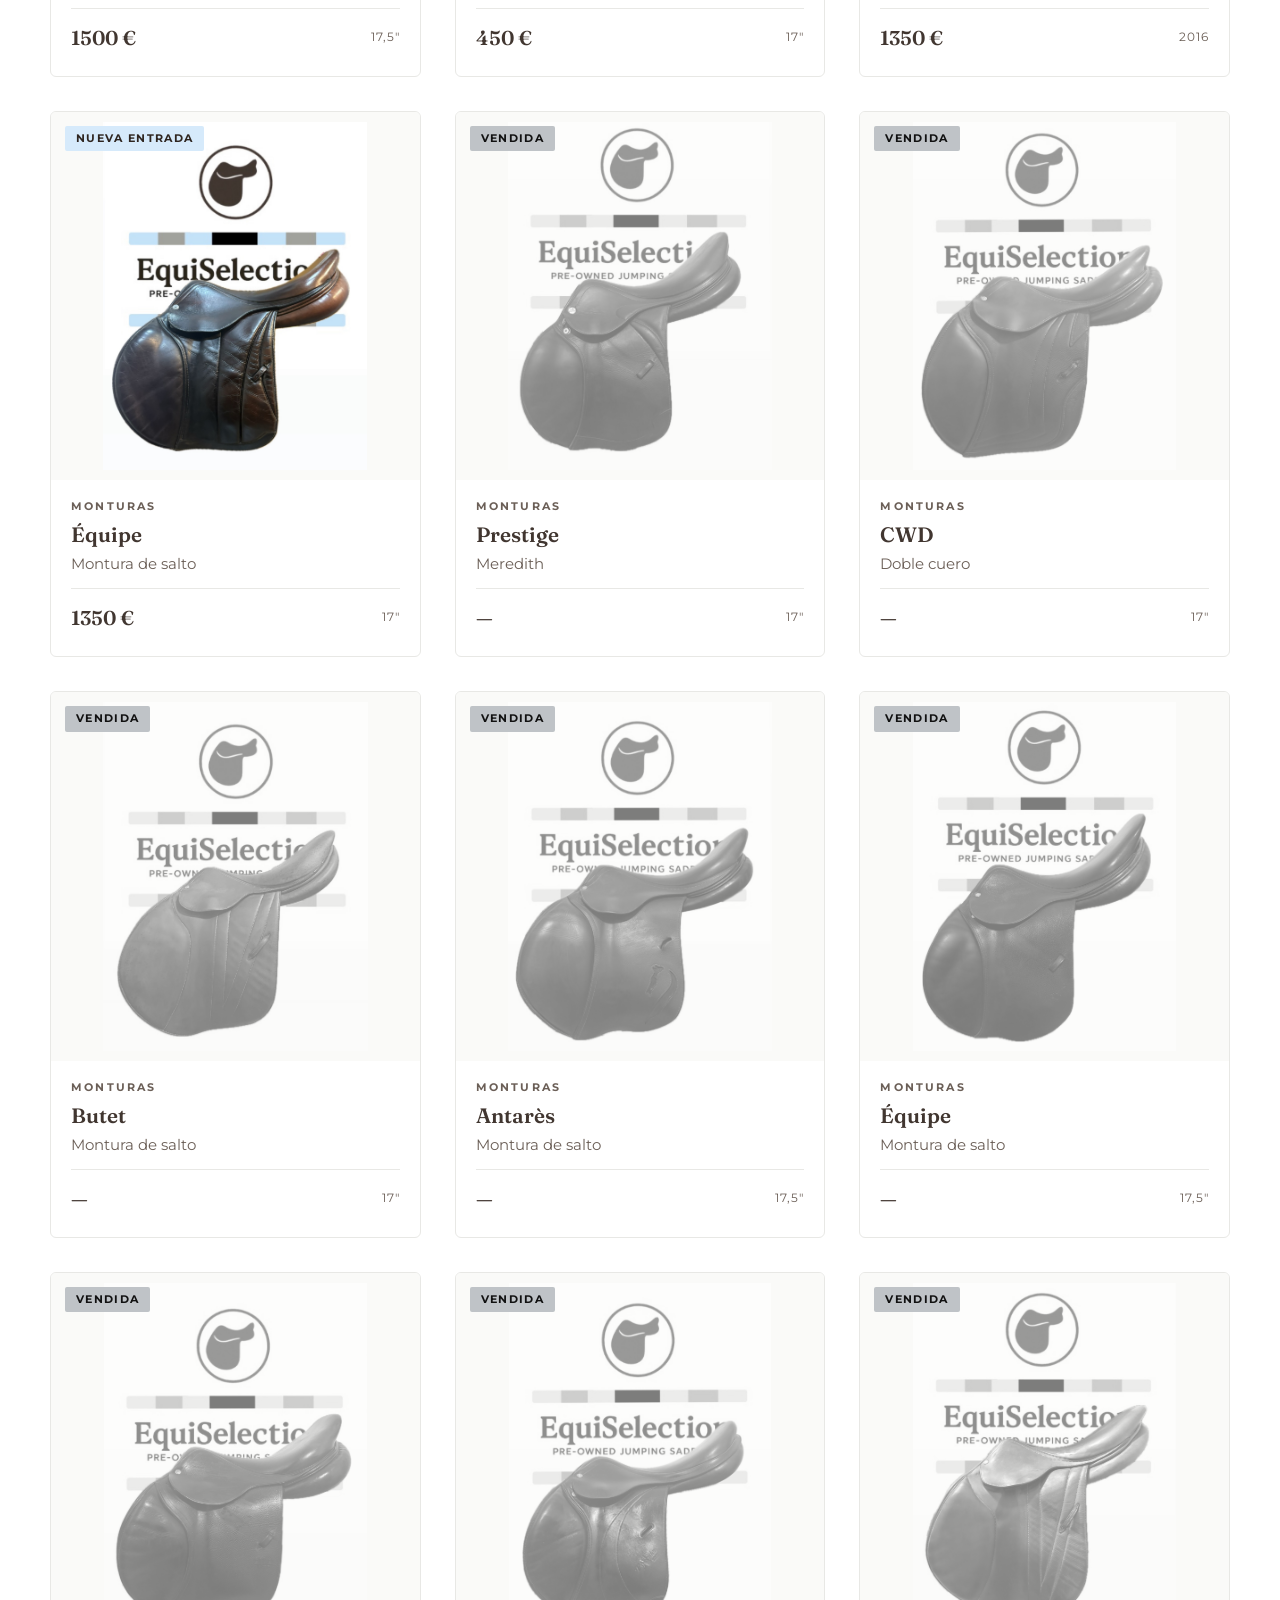
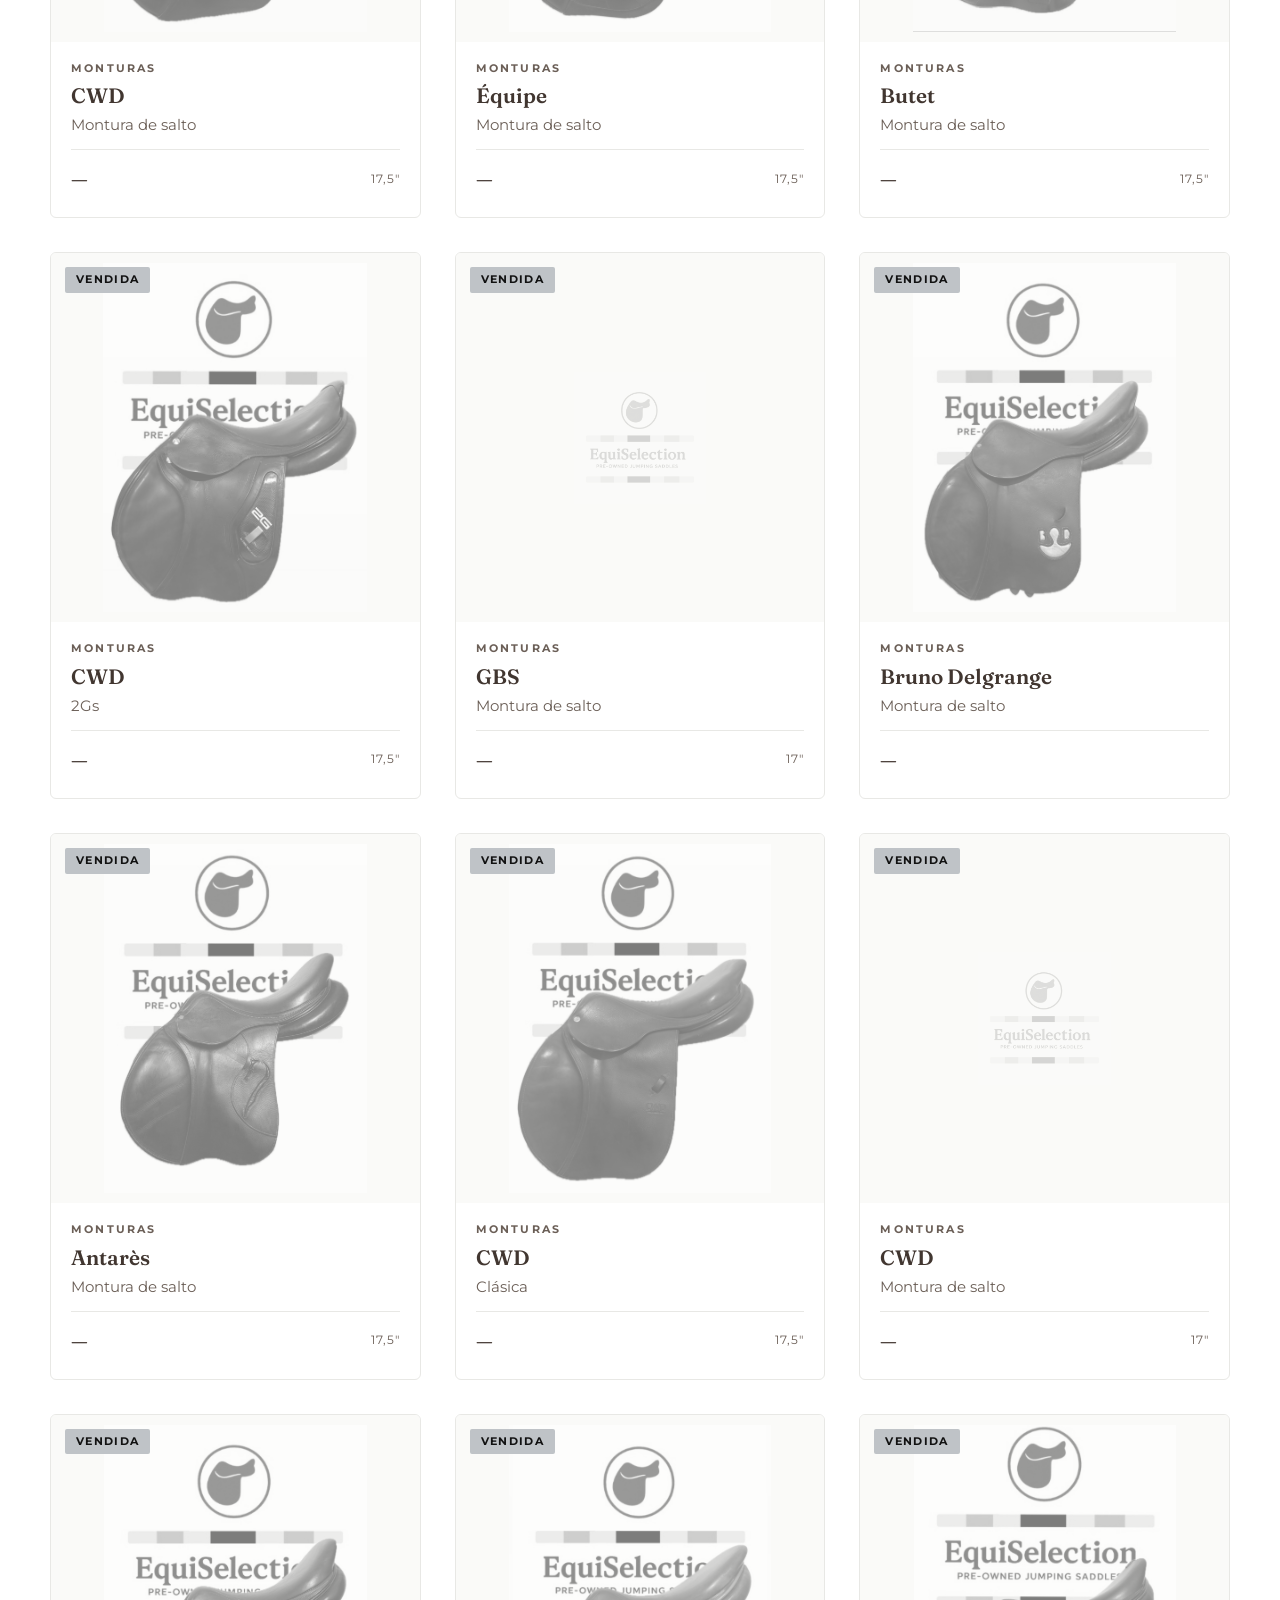
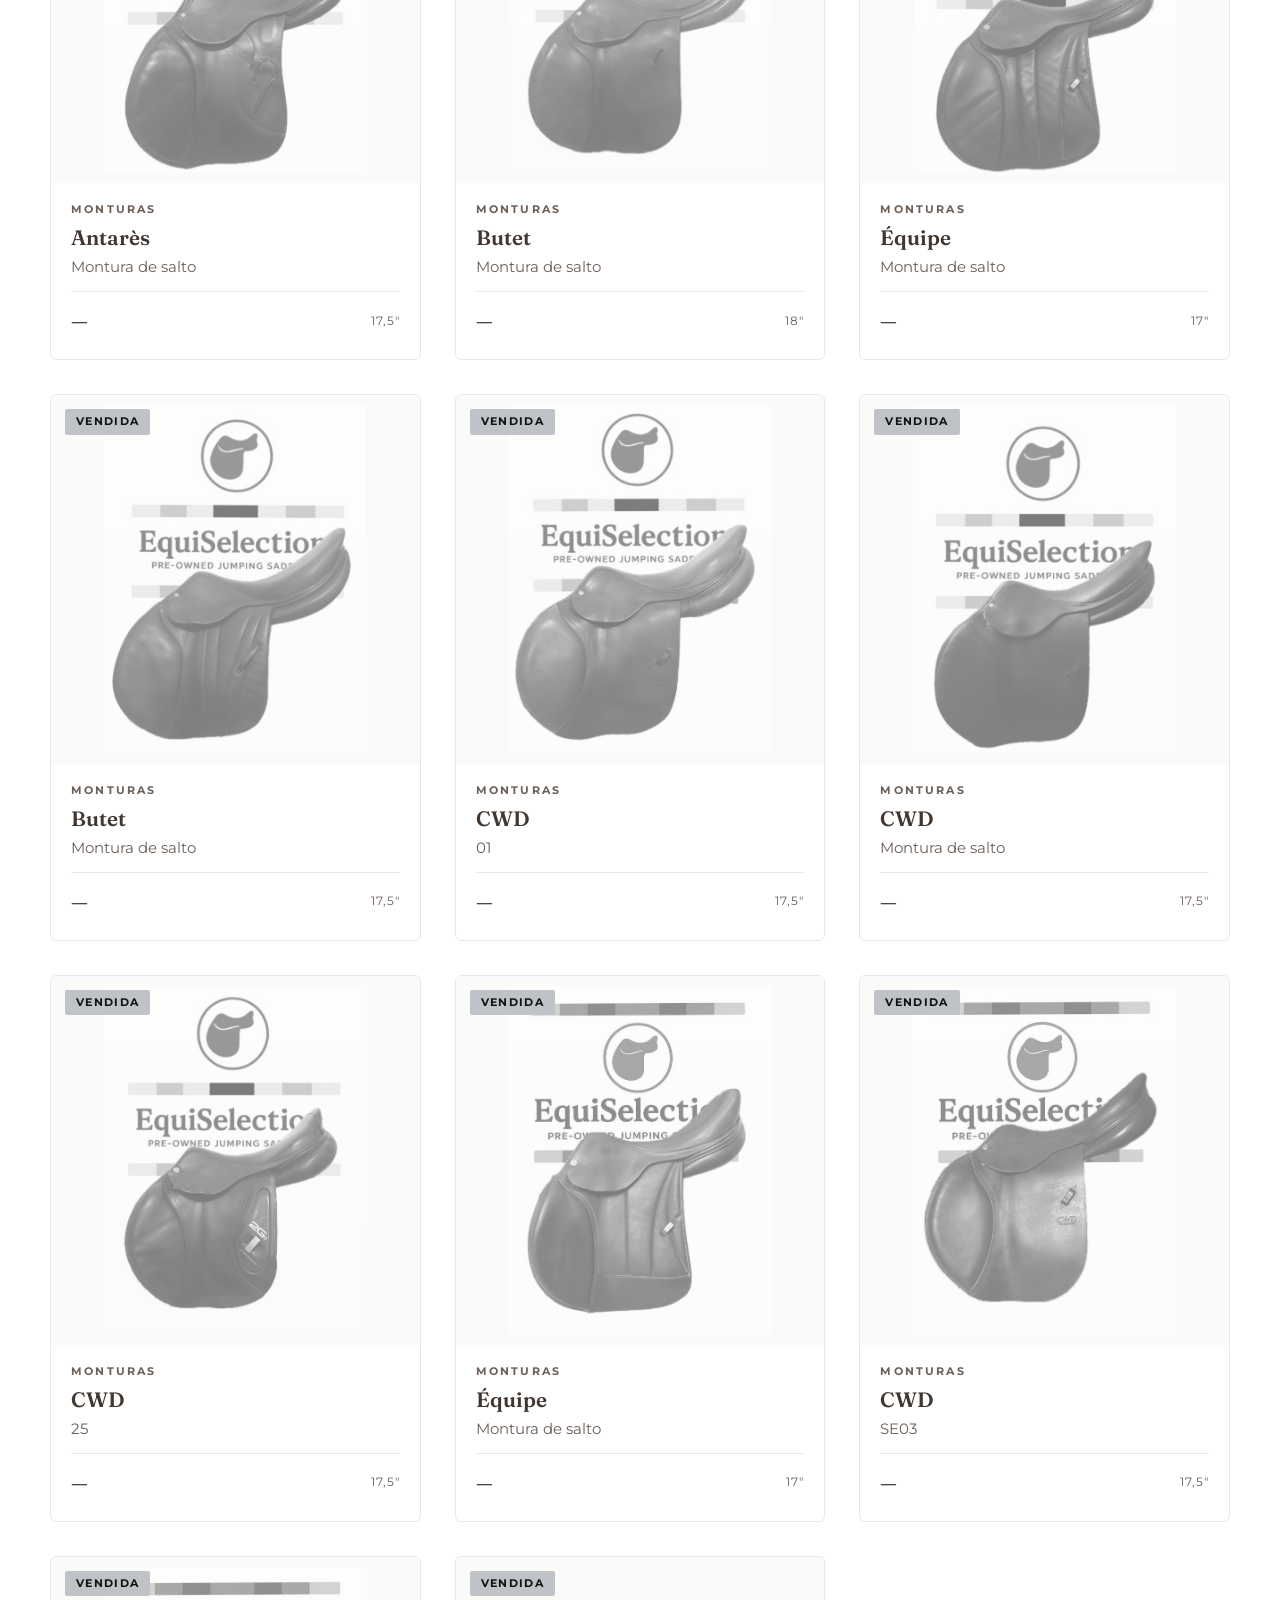
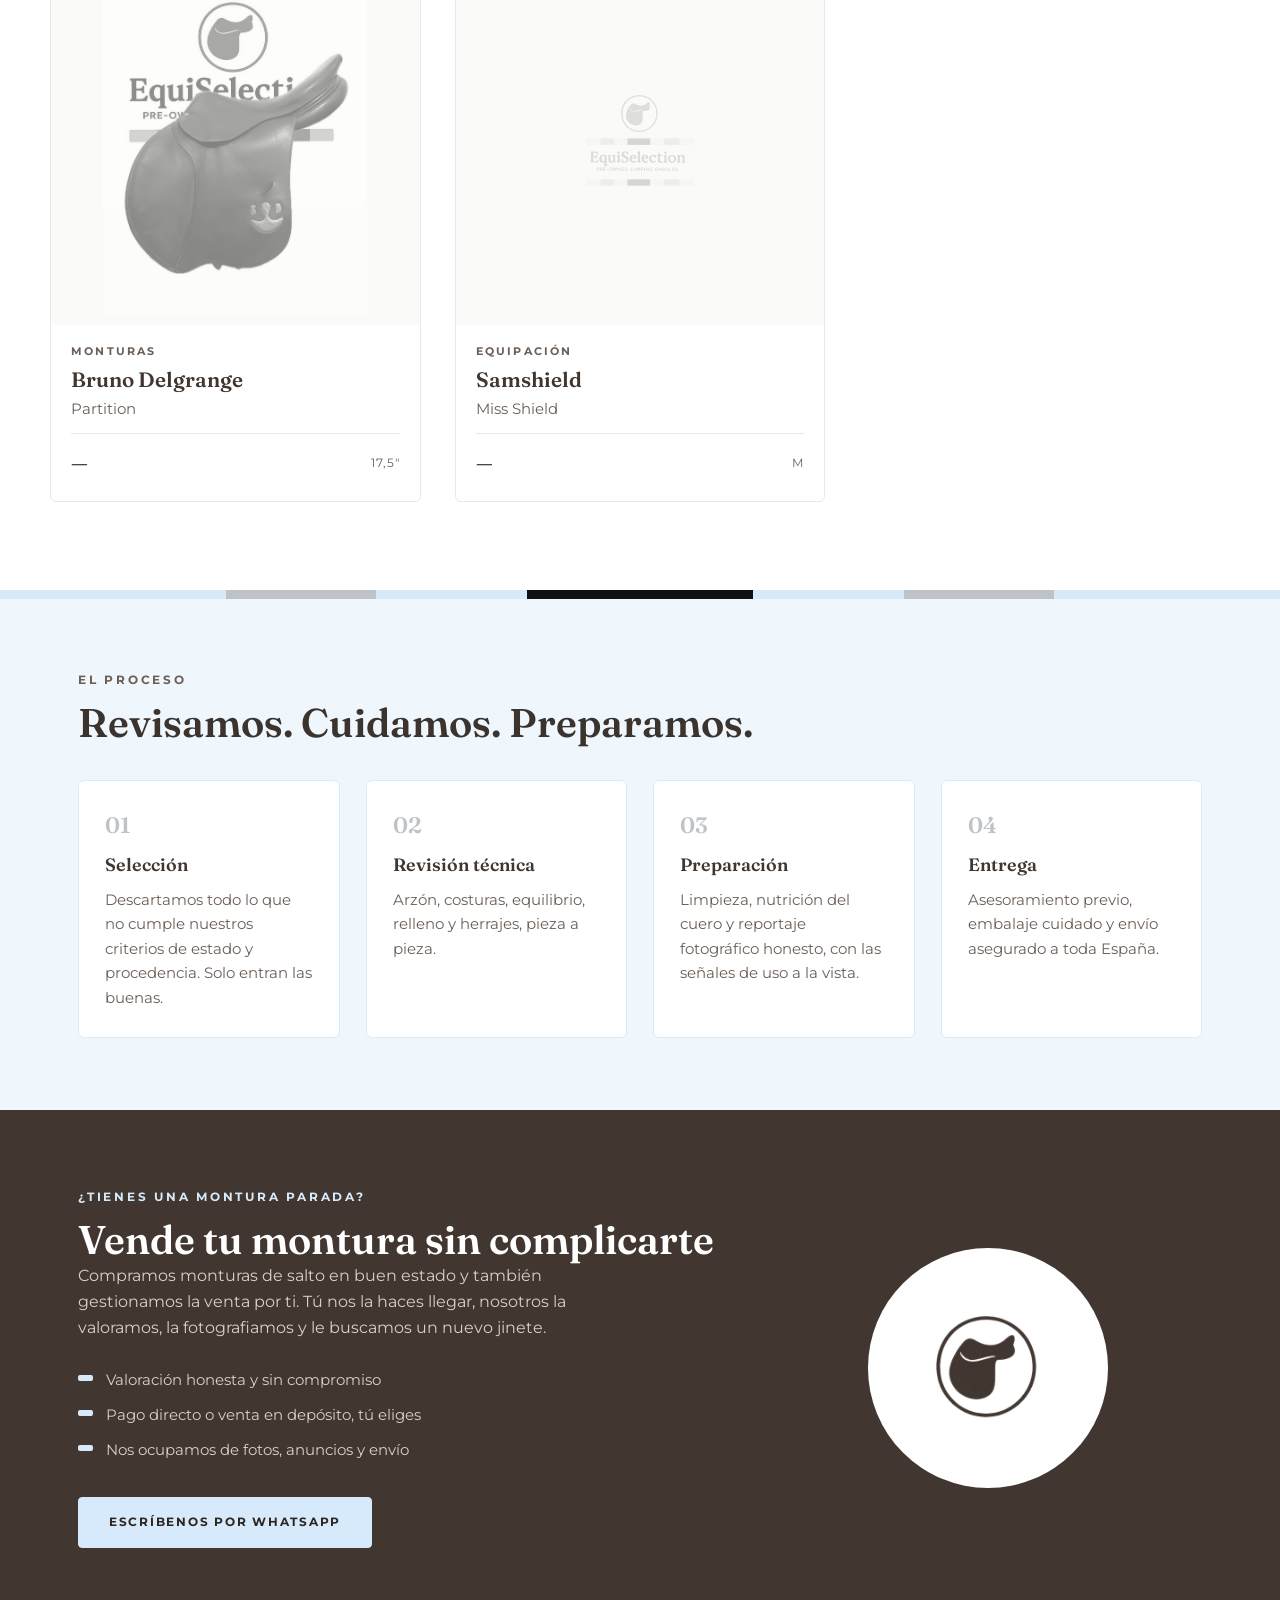
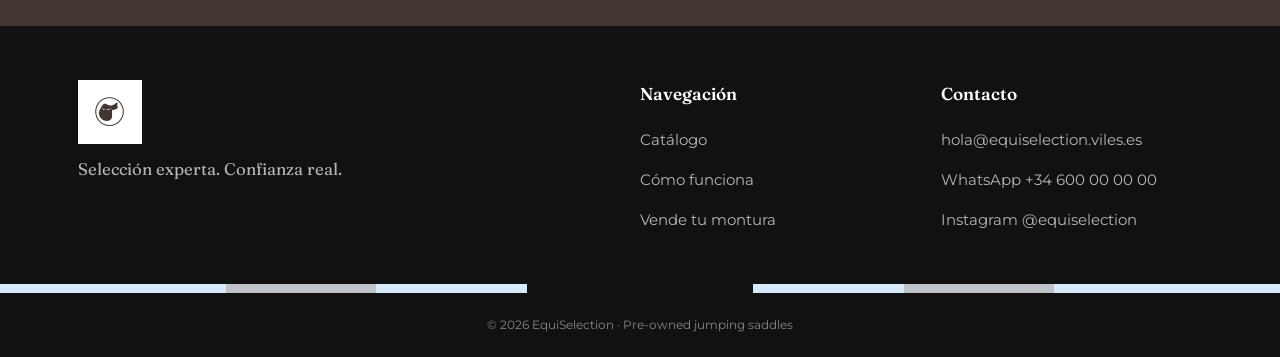
==== commit a5693e77: "Update index.html" ====
--- a/index.html
+++ b/index.html
@@ -22,7 +22,10 @@
     <a class="logo" href="index.html" aria-label="EquiSelection, inicio">
       <img src="assets/img/logo.png" alt="EquiSelection">
     </a>
-    <nav class="nav">
+    <button class="menu-toggle" id="menu-toggle" aria-label="Abrir menú" aria-expanded="false" aria-controls="nav">
+      <span aria-hidden="true">☰</span>
+    </button>
+    <nav class="nav" id="nav">
       <a href="#catalogo">Catálogo</a>
       <a href="#proceso">Cómo funciona</a>
       <a href="#vende">Vende tu montura</a>
@@ -59,7 +62,7 @@
     <p class="seccion__contador" id="contador"></p>
   </div>
 
-   <form class="filtros" id="filtros" autocomplete="off">
+  <form class="filtros" id="filtros" autocomplete="off">
     <!-- Los chips gobiernan #f-categoria, que queda oculto pero sigue siendo
          la única fuente de verdad que lee catalogo.js -->
     <div class="chips" id="chips" role="group" aria-label="Filtrar por categoría"></div>
@@ -91,7 +94,7 @@
       </div>
     </div>
   </form>
-  
+
   <div class="rejilla" id="rejilla"></div>
   <p class="vacio" id="vacio" hidden>No hay artículos que coincidan con la búsqueda.</p>
 </main>
@@ -106,25 +109,21 @@
     <h2 class="seccion__titulo">Revisamos. Cuidamos. Preparamos.</h2>
     <ol class="proceso__lista">
       <li>
-        <div class="marca-barra marca-barra--mini" aria-hidden="true"><span></span><span></span><span></span><span></span><span></span><span></span><span></span></div>
         <span class="proceso__num">01</span>
         <h3>Selección</h3>
         <p>Descartamos todo lo que no cumple nuestros criterios de estado y procedencia. Solo entran las buenas.</p>
       </li>
       <li>
-        <div class="marca-barra marca-barra--mini" aria-hidden="true"><span></span><span></span><span></span><span></span><span></span><span></span><span></span></div>
         <span class="proceso__num">02</span>
         <h3>Revisión técnica</h3>
         <p>Arzón, costuras, equilibrio, relleno y herrajes, pieza a pieza.</p>
       </li>
       <li>
-        <div class="marca-barra marca-barra--mini" aria-hidden="true"><span></span><span></span><span></span><span></span><span></span><span></span><span></span></div>
         <span class="proceso__num">03</span>
         <h3>Preparación</h3>
         <p>Limpieza, nutrición del cuero y reportaje fotográfico honesto, con las señales de uso a la vista.</p>
       </li>
       <li>
-        <div class="marca-barra marca-barra--mini" aria-hidden="true"><span></span><span></span><span></span><span></span><span></span><span></span><span></span></div>
         <span class="proceso__num">04</span>
         <h3>Entrega</h3>
         <p>Asesoramiento previo, embalaje cuidado y envío asegurado a toda España.</p>
@@ -181,6 +180,7 @@
   <p class="pie__legal">© <span id="anio"></span> EquiSelection · Pre-owned jumping saddles</p>
 </footer>
 
+<script src="assets/js/menu.js"></script>
 <script src="assets/js/catalogo.js"></script>
 </body>
 </html>
--- a/assets/css/style.css
+++ b/assets/css/style.css
@@ -118,10 +118,11 @@
 
 /* ---- filtros ---- */
 .filtros{display:flex;flex-direction:column;gap:14px;margin-bottom:40px}
+
 .chips{display:flex;flex-wrap:wrap;gap:8px}
 .chip{
   font-family:var(--cuerpo);font-size:.74rem;letter-spacing:.12em;text-transform:uppercase;font-weight:700;
-  min-height:42px;padding:0 18px;cursor:pointer;
+  min-height:44px;padding:0 18px;cursor:pointer;white-space:nowrap;
   color:var(--texto);background:var(--blanco);
   border:1.5px solid var(--linea);border-radius:var(--radio);
   transition:all .15s ease;
@@ -129,10 +130,14 @@
 .chip:hover{border-color:var(--gris)}
 .chip--activo{background:var(--espresso);border-color:var(--espresso);color:var(--blanco)}
 
-.filtros__fila{
+/* En escritorio, barra + fila + avanzados forman una sola tira de controles */
+.filtros__barra{
   display:flex;flex-wrap:wrap;gap:10px;align-items:center;
   padding:14px;background:var(--hueso);border-radius:var(--radio);
 }
+.filtros__fila,.filtros__avanzados{display:contents}
+.filtros__toggle{display:none}
+
 .filtros input,.filtros select{
   font-family:var(--cuerpo);font-size:.9rem;font-weight:400;color:var(--texto);
   min-height:44px;min-width:0;padding:11px 14px;
@@ -141,7 +146,7 @@
 .filtros input:focus,.filtros select:focus{border-color:var(--gris)}
 .filtros__buscar{flex:1 1 240px}
 .filtros__reset{
-  display:inline-flex;align-items:center;min-height:44px;
+  display:inline-flex;align-items:center;justify-content:center;min-height:44px;
   margin-left:auto;padding:0 2px;background:none;border:none;cursor:pointer;
   font-family:var(--cuerpo);font-size:.76rem;letter-spacing:.1em;text-transform:uppercase;font-weight:600;
   color:var(--texto-suave);box-shadow:inset 0 -2px 0 var(--azul);
@@ -277,34 +282,63 @@
 
 /* ================= MÓVIL ================= */
 @media (max-width:640px){
-  .contenedor{padding:0 28px}
-
-  /* Cabecera: deja de ser fija y se reparte en dos líneas */
+  .contenedor{padding:0 22px}
+
+  /* Cabecera: dos líneas, sin la píldora de Instagram (ya está en el pie) */
   .cabecera{position:static}
-  .cabecera__fila{flex-wrap:wrap;justify-content:center;gap:6px;padding-top:18px;padding-bottom:4px}
-  .logo img{height:46px}
-  .nav{width:100%;justify-content:center;gap:18px;font-size:.7rem;letter-spacing:.08em;border-top:1px solid var(--linea);flex-wrap:wrap}
-  .nav__destacado{padding:0 12px;min-height:36px}
-
-  /* Hero */
-  .hero{padding:38px 0 40px}
-  .hero__marca{width:112px;margin-bottom:18px}
-  .hero__titulo{font-size:2.1rem;line-height:1.16;margin-bottom:18px}
-  .hero__texto{font-size:1rem;margin-bottom:26px}
-  .hero__acciones .boton{flex:1 1 100%}
+  .cabecera__fila{flex-wrap:wrap;justify-content:center;gap:2px;padding-top:16px;padding-bottom:2px}
+  .logo img{height:44px}
+  .nav{width:100%;justify-content:center;gap:22px;font-size:.74rem;letter-spacing:.08em;border-top:1px solid var(--linea)}
+  .nav__destacado{display:none}
+
+  /* Hero: sin isotipo. El logotipo ya está dos veces en la página */
+  .hero{padding:34px 0 36px}
+  .hero__marca{display:none}
+  .hero__kicker{margin-bottom:12px;letter-spacing:.2em}
+  .hero__titulo{font-size:2.05rem;line-height:1.16;margin-bottom:16px}
+  .hero__texto{font-size:1rem;margin-bottom:22px}
+  .hero__acciones{flex-direction:column;align-items:center;gap:6px}
+  .hero__acciones .boton{width:100%}
 
   /* Secciones */
-  .seccion{padding:38px 0 54px;scroll-margin-top:0}
-  .seccion__encabezado{flex-direction:column;align-items:flex-start;gap:4px;margin-bottom:18px}
+  .seccion{padding:32px 0 52px;scroll-margin-top:0}
+  .seccion__encabezado{flex-direction:column;align-items:flex-start;gap:2px;margin-bottom:16px}
   .seccion__contador{margin-bottom:0}
 
-  /* Filtros */
-  .filtros{gap:12px;margin-bottom:26px}
-  .chips{gap:6px}
-  .chip{flex:1 1 auto;padding:0 12px;font-size:.68rem;letter-spacing:.08em}
-  .filtros__fila{display:grid;grid-template-columns:1fr 1fr;gap:9px;padding:12px}
-  .filtros input,.filtros select{width:100%;padding:12px;font-size:.88rem}
-  .filtros__buscar{grid-column:1 / -1}
+  /* Filtros: solo búsqueda visible; el resto, plegado tras "Filtrar" */
+  .filtros{gap:10px;margin-bottom:22px}
+
+  /* Tira de chips con desplazamiento, sangrada hasta el borde de pantalla */
+  .chips{
+    flex-wrap:nowrap;overflow-x:auto;gap:7px;
+    margin:0 -22px;padding:0 22px 2px;
+    scroll-snap-type:x proximity;-webkit-overflow-scrolling:touch;
+    scrollbar-width:none;
+  }
+  .chips::-webkit-scrollbar{display:none}
+  .chip{flex:0 0 auto;scroll-snap-align:start;padding:0 15px;font-size:.72rem}
+
+  .filtros__barra{display:block;padding:10px}
+  .filtros__fila{display:flex;gap:8px;align-items:stretch}
+  .filtros__buscar{flex:1 1 auto;min-width:0;font-size:.88rem}
+  .filtros__toggle{
+    display:inline-flex;align-items:center;gap:7px;flex:0 0 auto;
+    min-height:44px;padding:0 16px;cursor:pointer;
+    font-family:var(--cuerpo);font-size:.74rem;letter-spacing:.1em;text-transform:uppercase;font-weight:700;
+    color:var(--blanco);background:var(--espresso);
+    border:1.5px solid var(--espresso);border-radius:var(--radio);
+  }
+  .filtros__activos{
+    display:inline-flex;align-items:center;justify-content:center;
+    min-width:19px;height:19px;padding:0 5px;border-radius:999px;
+    background:var(--azul);color:var(--espresso-osc);
+    font-size:.68rem;letter-spacing:0;
+  }
+  .filtros__avanzados{display:none}
+  .filtros--abierto .filtros__avanzados{
+    display:grid;grid-template-columns:1fr 1fr;gap:8px;margin-top:8px;
+  }
+  .filtros select{width:100%;padding:12px;font-size:.88rem}
   .filtros__reset{grid-column:1 / -1;margin-left:0;justify-self:start}
 
   /* Catálogo: fila horizontal, cuatro artículos por pantalla */
@@ -335,51 +369,45 @@
     font-size:.7rem;letter-spacing:.08em;
   }
 
-  /* Proceso y venta */
-  .proceso{padding:48px 0}
-  .proceso__lista{gap:16px;margin-top:26px}
-  .proceso__lista li{padding:20px}
-  .vende{padding:52px 0}
-  .vende__emblema img{width:min(55%,180px)}
+  /* Proceso: lista limpia, sin la barra de marca repetida */
+  .proceso{padding:44px 0}
+  .proceso__lista{gap:14px;margin-top:22px}
+  .proceso__lista li{padding:18px 20px}
+  .proceso__num{display:inline;margin-right:8px;font-size:1.15rem}
+  .proceso__lista h3{display:inline}
+
+  /* Vende: sin emblema, el logotipo ya sale en cabecera y pie */
+  .vende{padding:46px 0}
+  .vende__emblema{display:none}
+  .vende__fila{gap:0}
+  .vende .boton{width:100%}
 
   /* Ficha de producto */
-  .ficha{padding:28px 0 56px}
-  .ficha__grid{gap:30px}
+  .ficha{padding:24px 0 52px}
+  .ficha__grid{gap:28px}
   .ficha__titulo{font-size:2rem}
   .ficha__modelo{font-size:1.1rem;margin-bottom:18px}
   .ficha__precio{font-size:1.5rem}
   .galeria__miniaturas button{width:64px;height:64px}
-  .tabla-specs th{font-size:.72rem;width:46%}
+  .tabla-specs th{font-size:.74rem;width:46%}
   .ficha__acciones{flex-direction:column;gap:10px}
   .ficha__acciones .boton{width:100%;padding:16px 20px}
 
   /* Pie */
-  .pie__fila{grid-template-columns:1fr;gap:26px;padding-top:38px;padding-bottom:30px}
-  .pie__logo{height:56px}
+  .pie__fila{grid-template-columns:1fr;gap:24px;padding-top:34px;padding-bottom:28px}
+  .pie__logo{height:52px}
 }
 
 
 /* ================= MÓVILES ESTRECHOS ================= */
 @media (max-width:380px){
-  .contenedor{padding:0 22px}
+  .contenedor{padding:0 18px}
+  .chips{margin:0 -18px;padding:0 18px 2px}
   .hero__titulo{font-size:1.9rem}
-  .nav{gap:14px;font-size:.68rem}
-  .filtros__fila{grid-template-columns:1fr}
-  .tarjeta{grid-template-columns:100px 1fr;gap:15px}
+  .nav{gap:16px;font-size:.72rem}
+  .filtros--abierto .filtros__avanzados{grid-template-columns:1fr}
+  .tarjeta{grid-template-columns:100px 1fr;gap:14px}
   .tarjeta__titulo{font-size:1.18rem}
-}
-
-
-/* ================= MOVIMIENTO REDUCIDO ================= */
-@media (prefers-reduced-motion:reduce){
-  html{scroll-behavior:auto}
-  *,*::before,*::after{
-    animation-duration:.01ms !important;
-    animation-iteration-count:1 !important;
-    transition-duration:.01ms !important;
-  }
-  .tarjeta:hover{transform:none}
-  .tarjeta:hover .tarjeta__marco img{transform:none}
 }
 
 
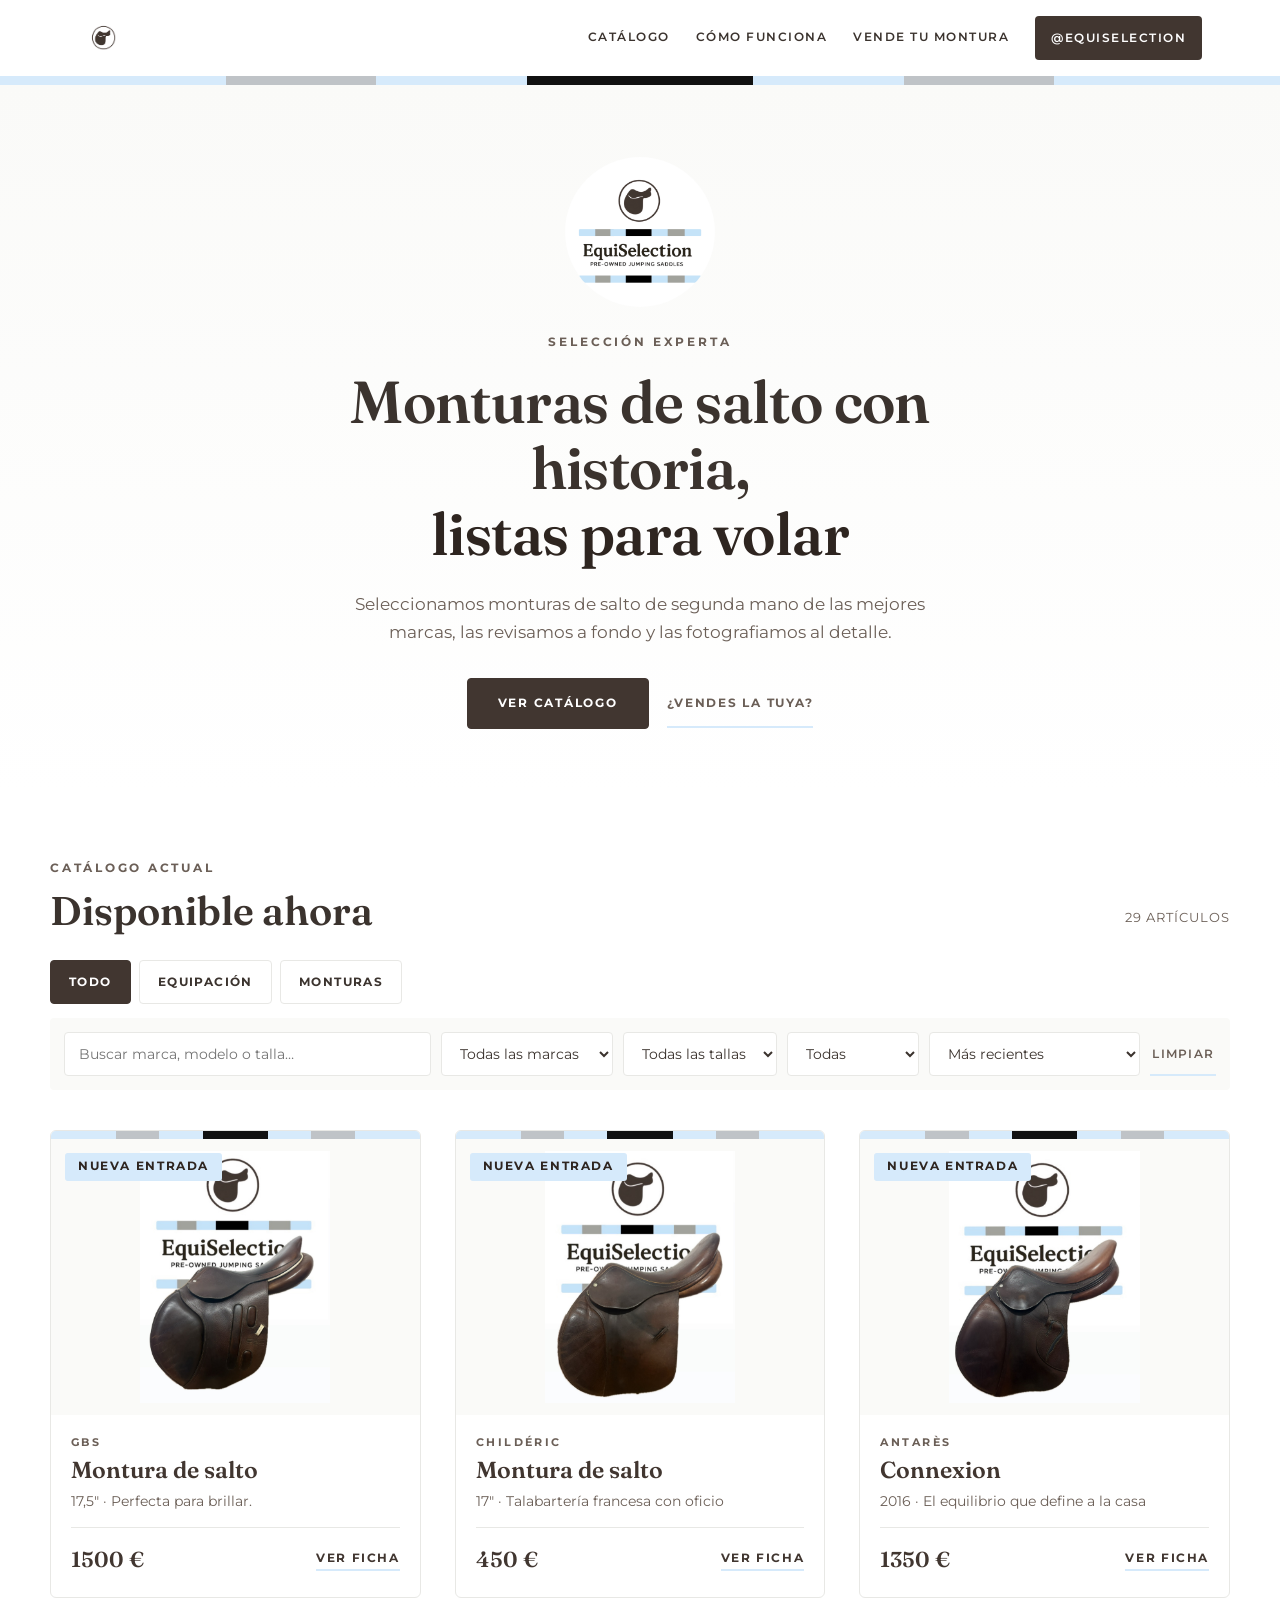
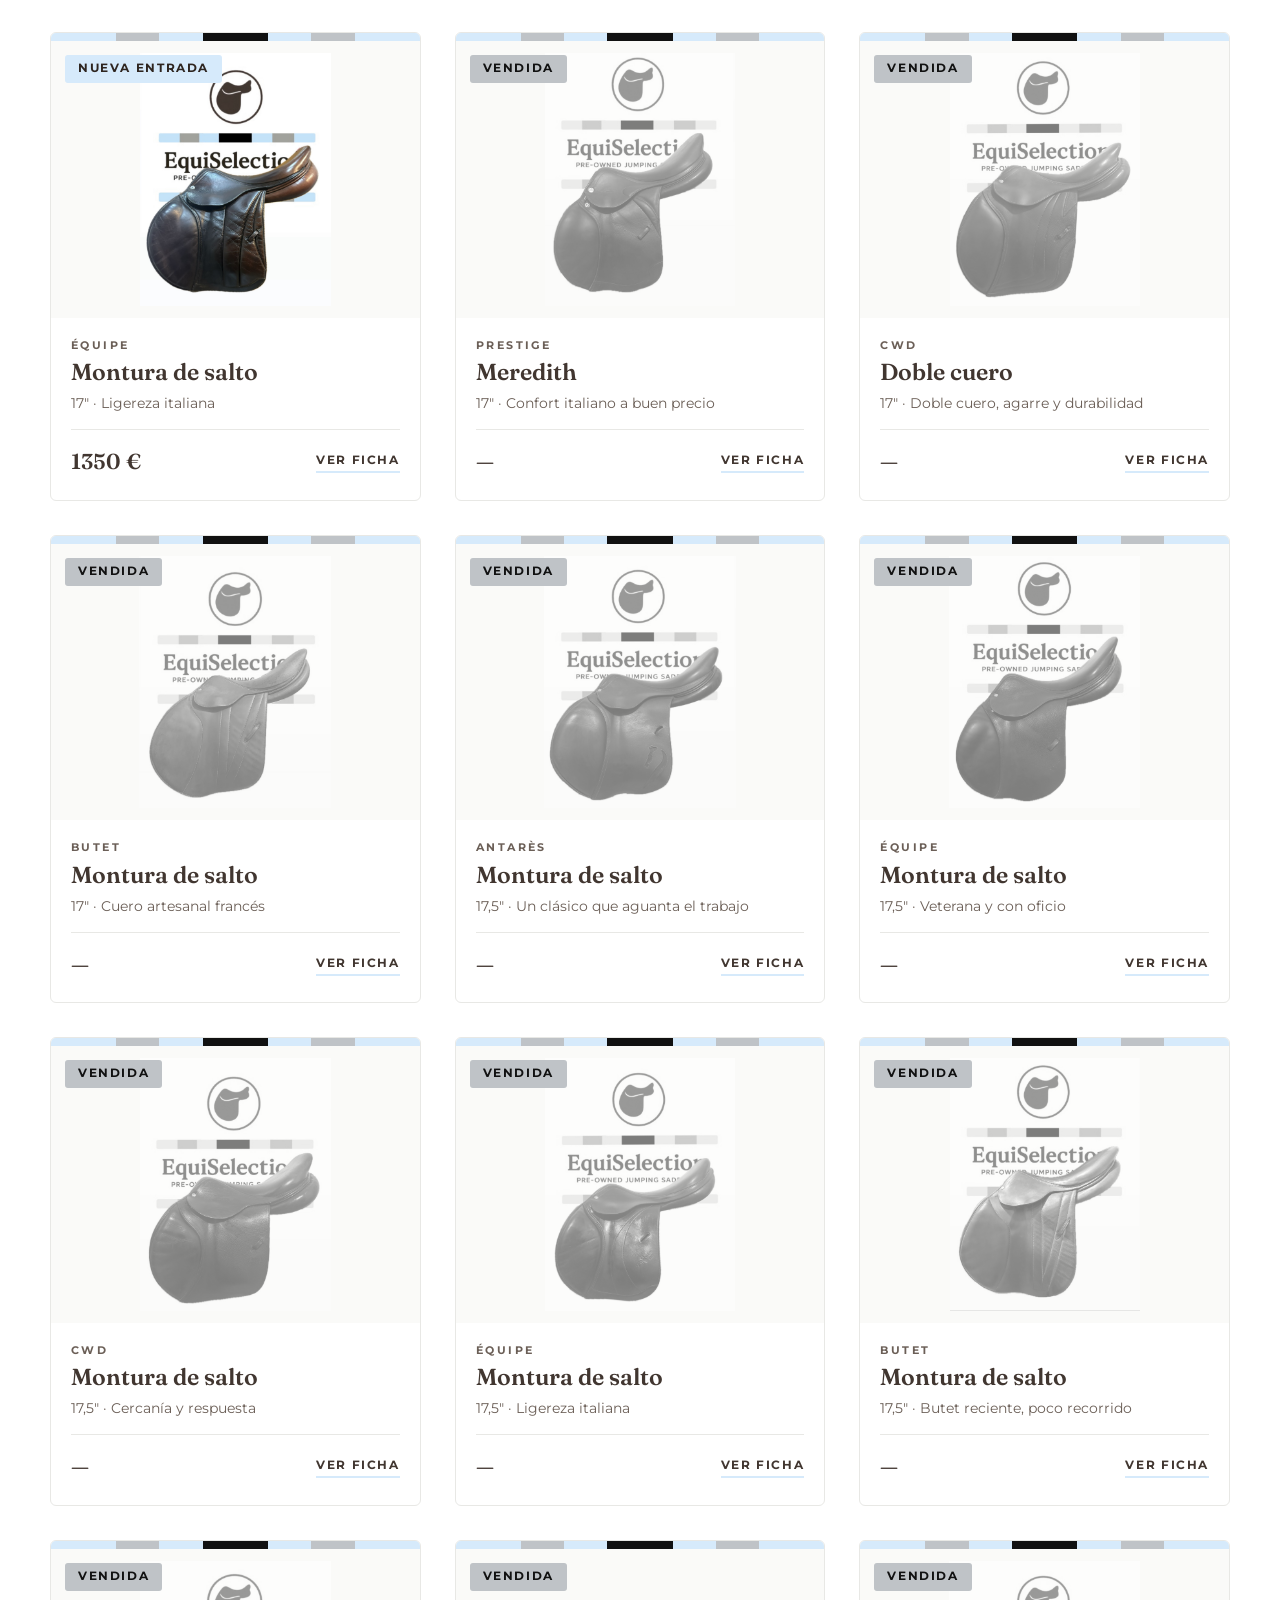
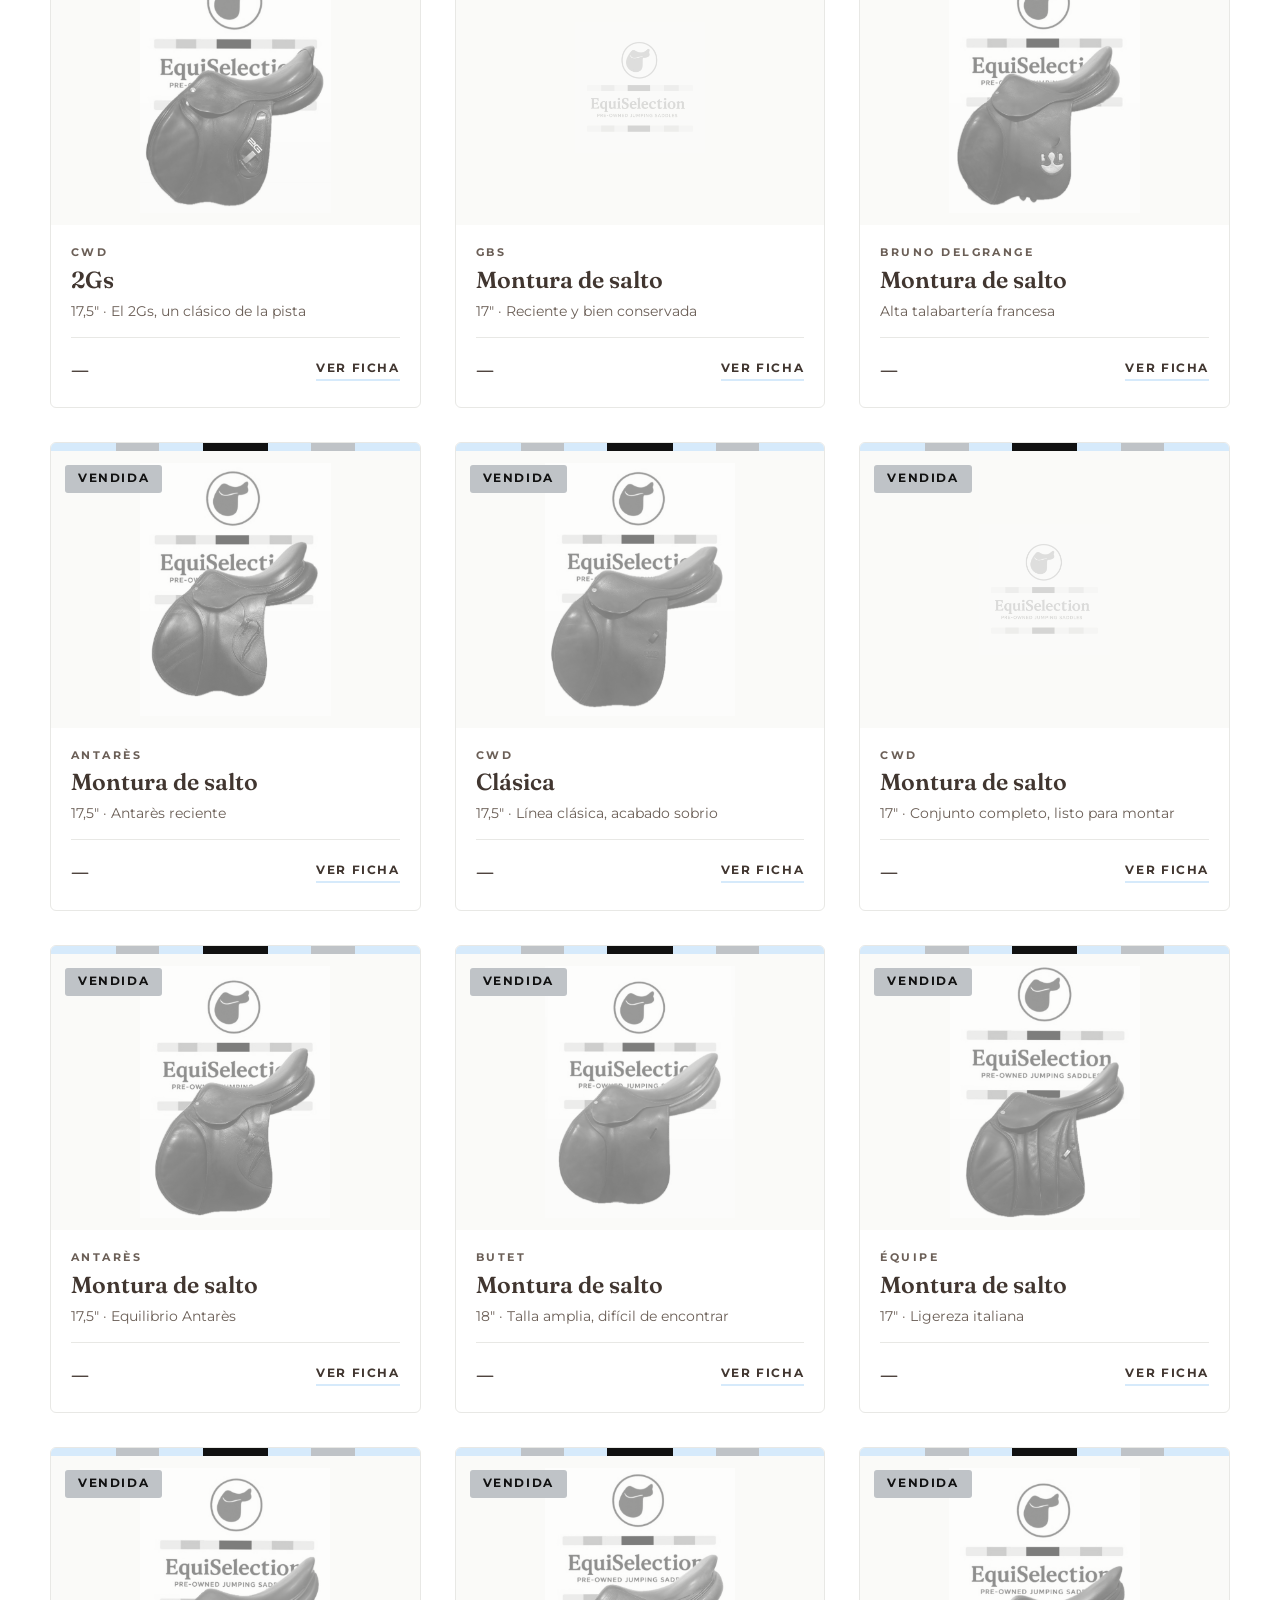
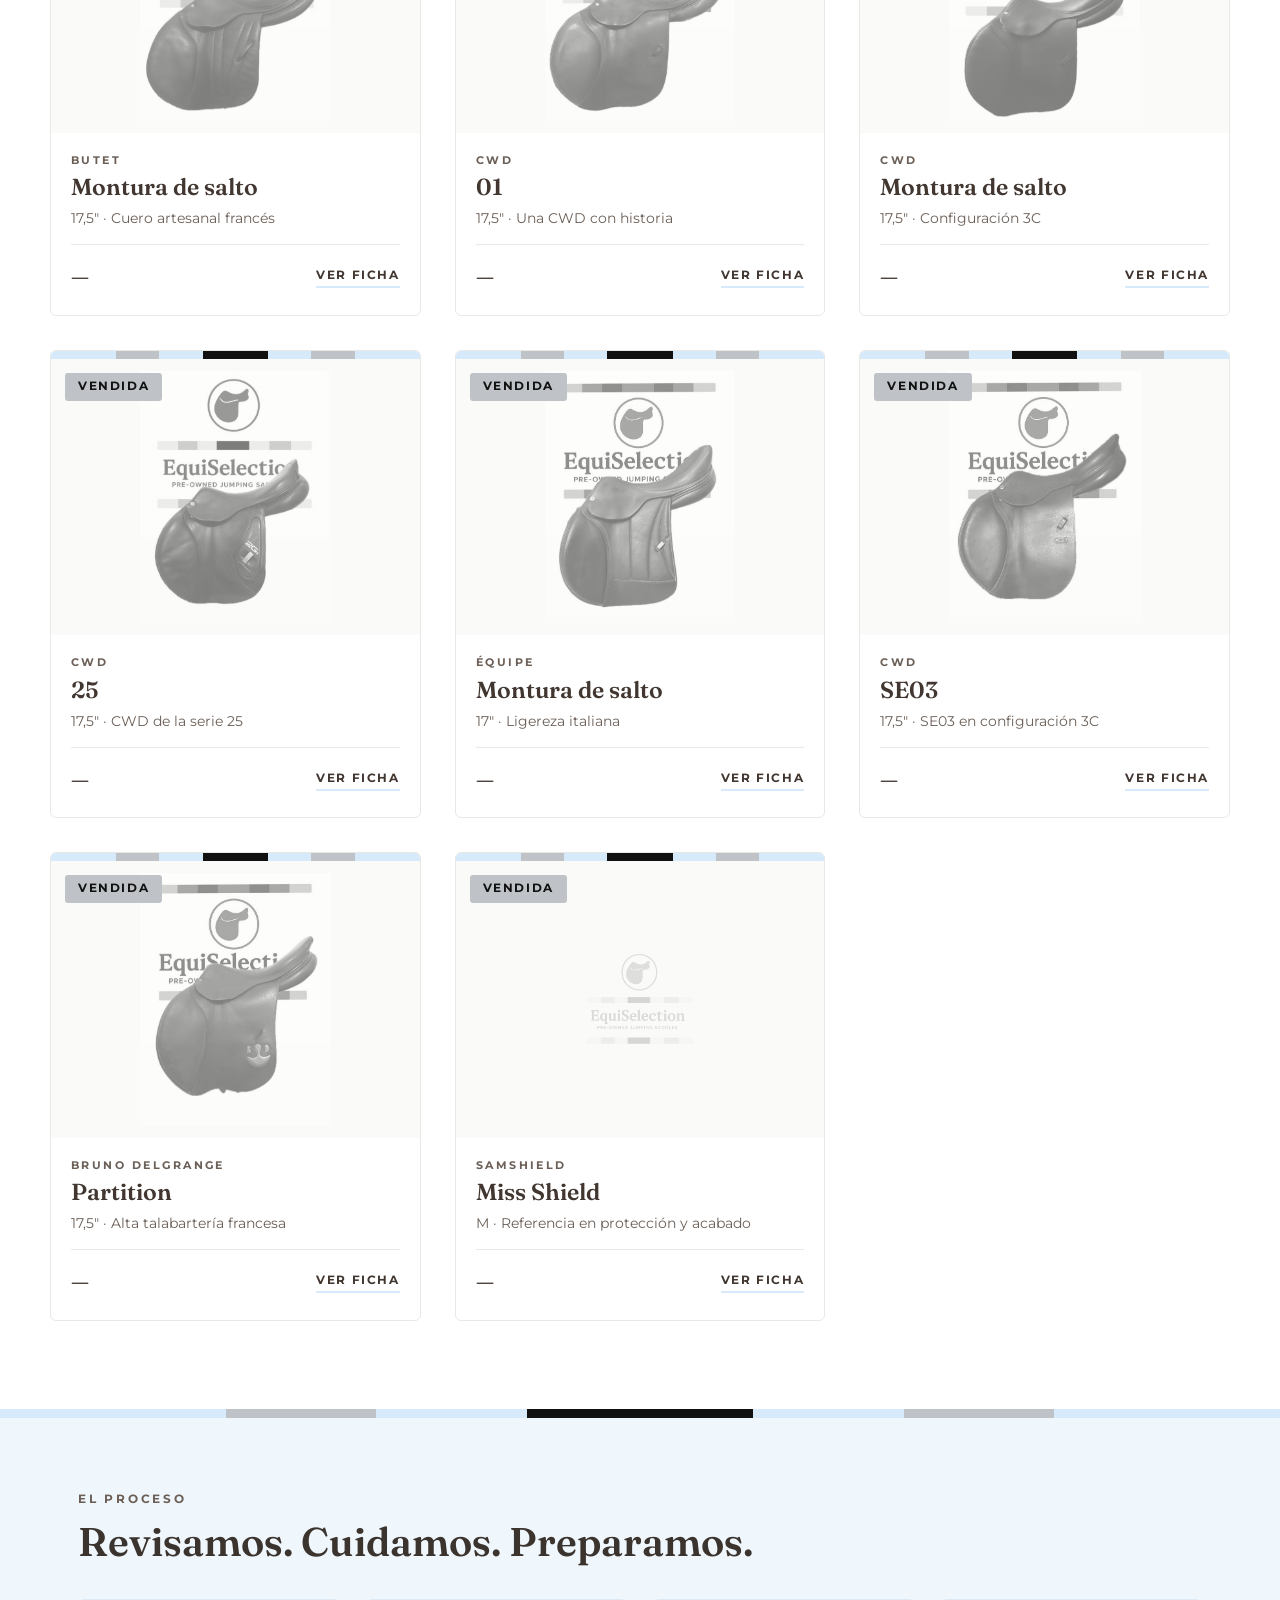
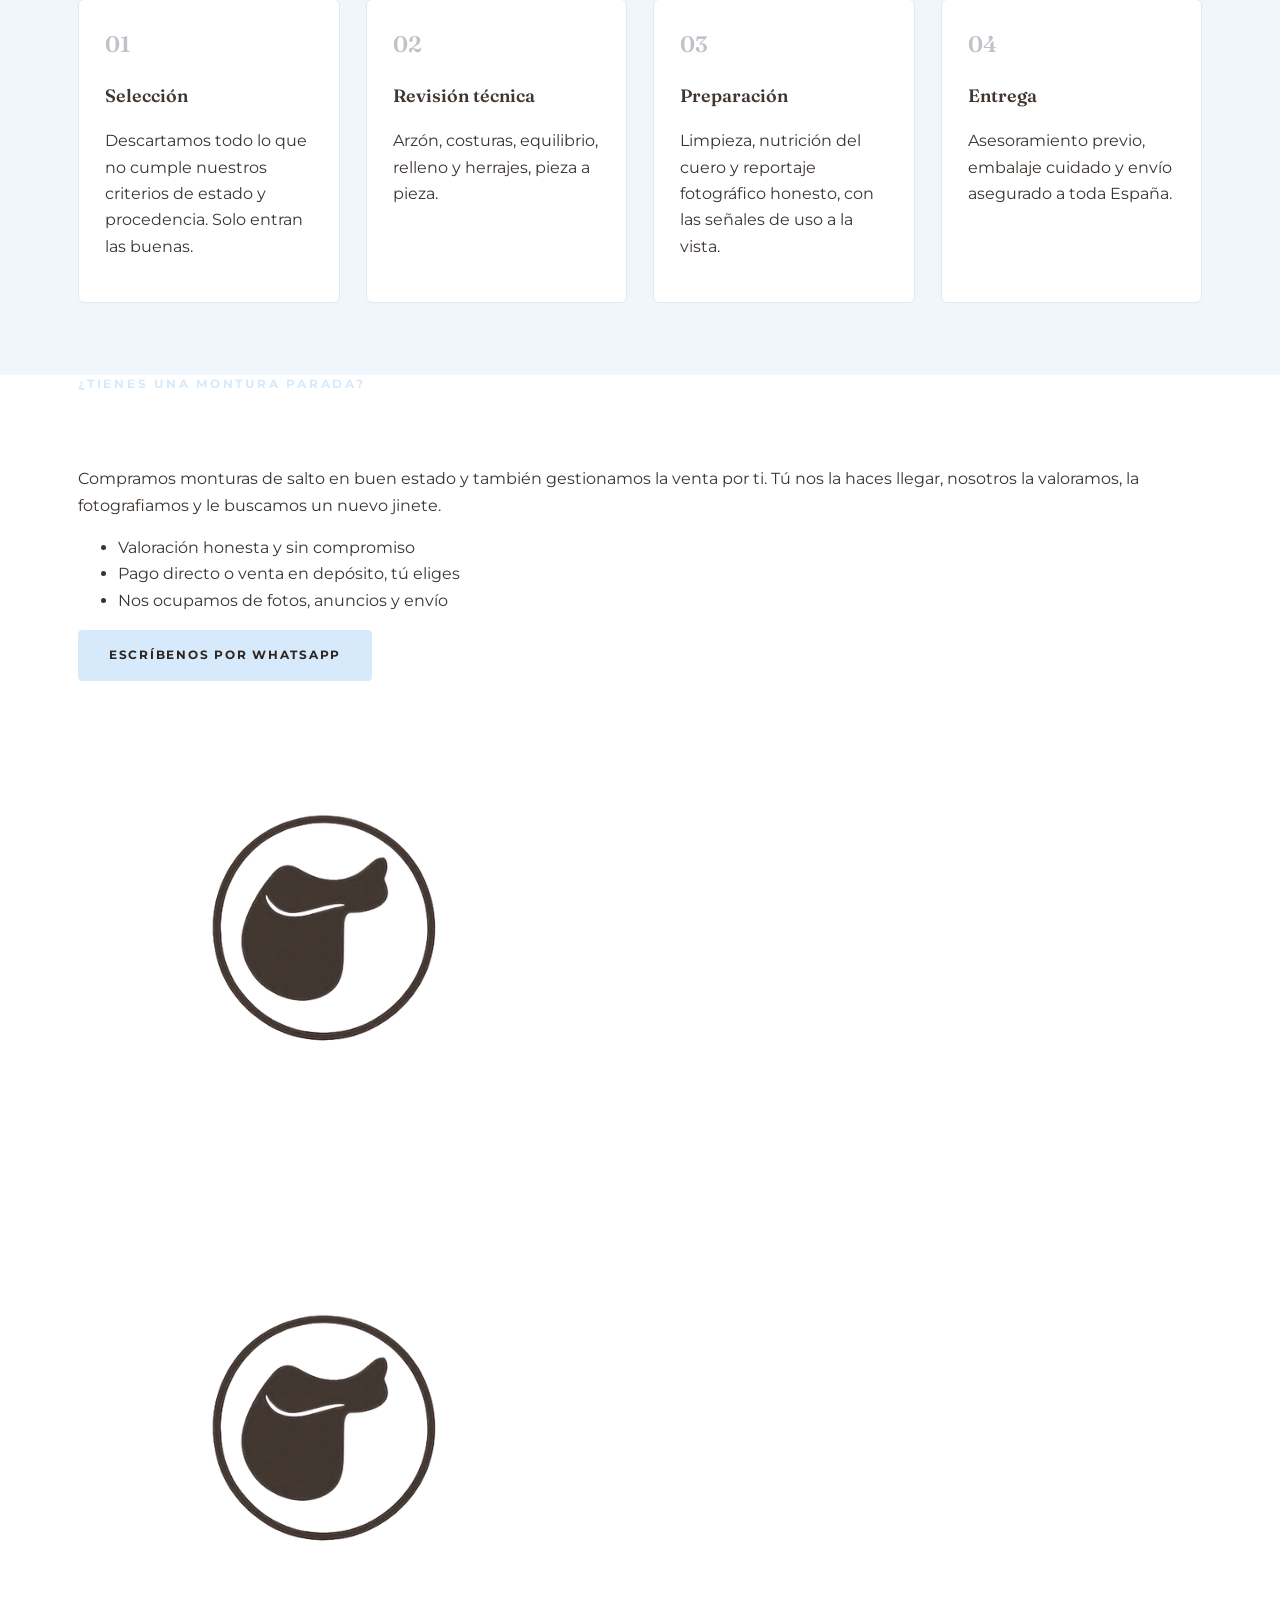
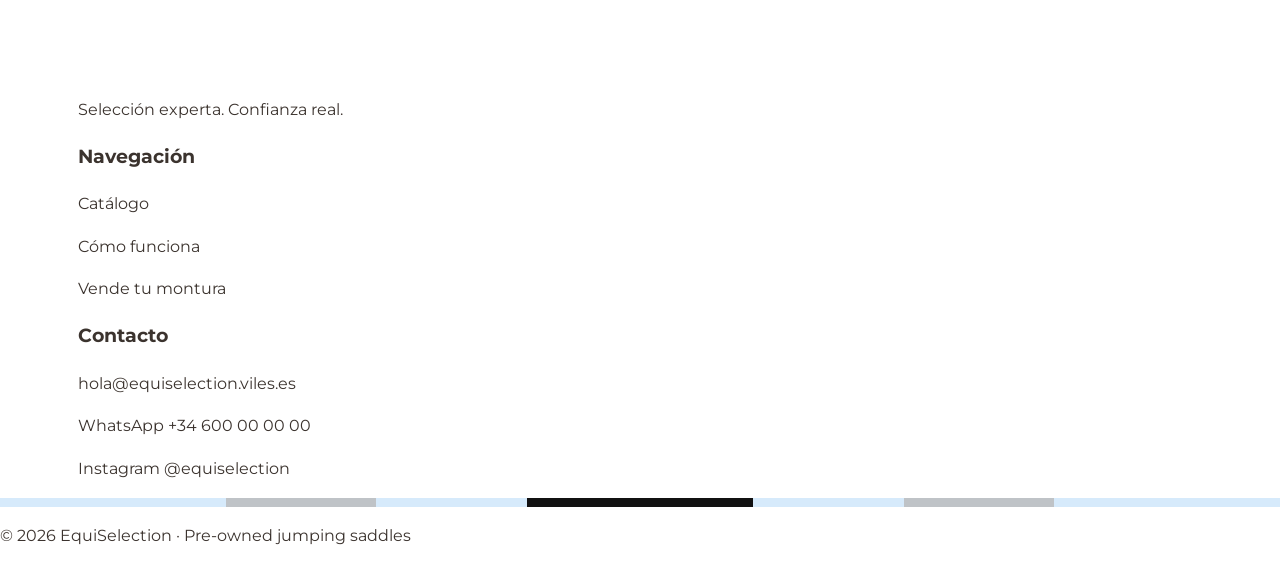
==== commit bea0fb64: "Update index.html" ====
--- a/index.html
+++ b/index.html
@@ -3,13 +3,14 @@
 <head>
 <meta charset="utf-8">
 <meta name="viewport" content="width=device-width, initial-scale=1">
-<title>EquiSelection · Monturas de salto de segunda mano seleccionadas</title>
+<title>EquiSelection</title>
 <meta name="description" content="Monturas de salto de segunda mano de marcas premium, revisadas una a una y fotografiadas al detalle. Selección experta, confianza real.">
 <meta property="og:title" content="EquiSelection · Pre-owned jumping saddles">
 <meta property="og:description" content="Selección experta. Confianza real.">
 <meta property="og:image" content="assets/img/logo.png">
 <meta property="og:type" content="website">
-<link rel="icon" href="assets/img/isotipo.png">
+<link rel="icon" href="assets/img/isotipo.png" sizes="any">
+<link rel="apple-touch-icon" href="assets/img/isotipo.png">
 <link rel="preconnect" href="https://fonts.googleapis.com">
 <link rel="preconnect" href="https://fonts.gstatic.com" crossorigin>
 <link href="https://fonts.googleapis.com/css2?family=Fraunces:opsz,wght@9..144,500;9..144,600&family=Montserrat:wght@400;500;600;700&display=swap" rel="stylesheet">
--- a/assets/css/style.css
+++ b/assets/css/style.css
@@ -64,7 +64,6 @@
 .marca-barra span:nth-child(5){flex:2;background:var(--azul)}
 .marca-barra span:nth-child(6){flex:2;background:var(--gris)}
 .marca-barra span:nth-child(7){flex:3;background:var(--azul)}
-.marca-barra--mini{width:66px;height:6px;border-radius:2px;overflow:hidden;margin-bottom:16px}
 
 /* ---- cabecera ---- */
 .cabecera{position:sticky;top:0;z-index:50;background:rgba(255,255,255,.96);backdrop-filter:blur(8px)}
@@ -79,6 +78,13 @@
   transition:background .2s;
 }
 .nav__destacado:hover{background:var(--negro)}
+.menu-toggle{
+  display:none;
+  align-items:center;justify-content:center;
+  width:48px;height:48px;margin-right:-10px;
+  background:none;border:none;cursor:pointer;
+  font-size:1.6rem;line-height:1;color:var(--espresso);
+}
 
 /* ---- hero ---- */
 .hero{
@@ -94,7 +100,13 @@
 }
 .hero__titulo em{font-style:normal;color:var(--espresso-osc)}
 .hero__texto{max-width:54ch;margin:0 auto 32px;font-size:1.04rem;color:var(--texto-suave)}
-.hero__acciones{display:flex;gap:14px;justify-content:center;flex-wrap:wrap}
+.hero__acciones{display:flex;gap:18px;justify-content:center;align-items:center;flex-wrap:wrap}
+.hero__enlace{
+  display:inline-flex;align-items:center;min-height:48px;
+  font-size:.78rem;letter-spacing:.14em;text-transform:uppercase;font-weight:700;
+  color:var(--texto-suave);box-shadow:inset 0 -2px 0 var(--azul);
+}
+.hero__enlace:hover{color:var(--espresso);box-shadow:inset 0 -2px 0 var(--espresso)}
 
 .boton{
   display:inline-flex;align-items:center;justify-content:center;
@@ -161,28 +173,37 @@
   transition:transform .25s ease, box-shadow .25s ease;
 }
 .tarjeta:hover{transform:translateY(-4px);box-shadow:0 14px 30px rgba(65,54,48,.12)}
+.tarjeta__barra{height:8px;flex:0 0 auto}
 .tarjeta__marco{
-  position:relative;background:var(--hueso);aspect-ratio:1/1;
-  overflow:hidden;padding:10px;
+  position:relative;background:var(--hueso);aspect-ratio:4/3;
+  overflow:hidden;padding:12px;
 }
 .tarjeta__marco img{width:100%;height:100%;object-fit:contain;transition:transform .5s ease}
 .tarjeta--vendida .tarjeta__marco img{filter:grayscale(1);opacity:.5}
 
 .etiqueta{
-  position:absolute;top:14px;left:14px;z-index:2;padding:6px 11px;border-radius:2px;
-  font-size:.7rem;letter-spacing:.12em;text-transform:uppercase;font-weight:700;line-height:1.2;
-}
-.etiqueta--nueva{background:var(--azul);color:var(--espresso-osc)}      /* 11.9:1 */
-.etiqueta--vendida{background:var(--gris);color:var(--negro)}           /*  9.4:1 */
-.etiqueta--reservada{background:var(--negro);color:var(--blanco)}       /* 18.9:1 */
-
-.tarjeta__cuerpo{padding:18px 20px 22px}
-.tarjeta__categoria{font-size:.68rem;letter-spacing:.2em;text-transform:uppercase;font-weight:700;color:var(--texto-suave);margin:0 0 7px}
-.tarjeta__titulo{font-family:var(--titulo);font-size:1.3rem;font-weight:600;margin:0 0 3px;line-height:1.2;color:var(--espresso)}
-.tarjeta__modelo{font-size:.95rem;color:var(--texto-suave);margin:0 0 12px}
-.tarjeta__pie{display:flex;align-items:center;justify-content:space-between;gap:12px;padding-top:12px;border-top:1px solid var(--linea)}
-.tarjeta__precio{font-family:var(--titulo);font-size:1.25rem;font-weight:600;color:var(--espresso)}
-.tarjeta__talla{font-size:.78rem;letter-spacing:.08em;text-transform:uppercase;color:var(--texto-suave)}
+  position:absolute;top:14px;left:14px;z-index:2;padding:7px 13px;border-radius:3px;
+  font-size:.72rem;letter-spacing:.14em;text-transform:uppercase;font-weight:700;line-height:1.2;
+  background:var(--azul);color:var(--espresso-osc);                 /* 11.9:1 */
+}
+.etiqueta--nueva{background:var(--azul);color:var(--espresso-osc)}
+.etiqueta--vendida{background:var(--gris);color:var(--negro)}       /*  9.4:1 */
+.etiqueta--reservada{background:var(--negro);color:var(--blanco)}   /* 18.9:1 */
+
+.tarjeta__cuerpo{display:flex;flex-direction:column;flex:1;padding:18px 20px 20px}
+.tarjeta__marca{font-size:.7rem;letter-spacing:.22em;text-transform:uppercase;font-weight:700;color:var(--texto-suave);margin:0 0 5px}
+.tarjeta__titulo{font-family:var(--titulo);font-size:1.45rem;font-weight:600;color:var(--espresso);margin:0 0 6px;line-height:1.15}
+.tarjeta__meta{font-size:.88rem;color:var(--texto-suave);margin:0 0 14px}
+.tarjeta__pie{
+  margin-top:auto;display:flex;align-items:center;justify-content:space-between;gap:12px;
+  padding-top:14px;border-top:1px solid var(--linea);
+}
+.tarjeta__precio{font-family:var(--titulo);font-size:1.35rem;font-weight:600;color:var(--espresso)}
+.tarjeta__ficha{
+  font-size:.72rem;letter-spacing:.14em;text-transform:uppercase;font-weight:700;
+  color:var(--espresso);box-shadow:inset 0 -2px 0 var(--azul);padding-bottom:3px;
+}
+.tarjeta:hover .tarjeta__ficha{box-shadow:inset 0 -2px 0 var(--espresso)}
 .vacio{text-align:center;color:var(--texto-suave);padding:60px 0}
 
 /* ---- marcador sin fotografía ---- */
@@ -198,233 +219,4 @@
 }
 .proceso__lista li{background:var(--blanco);border:1px solid #DCEAF5;border-radius:6px;padding:26px}
 .proceso__num{font-family:var(--titulo);font-size:1.4rem;font-weight:600;color:var(--gris);display:block;margin-bottom:6px}
-.proceso__lista h3{font-family:var(--titulo);font-size:1.12rem;font-weight:600;color:var(--espresso);margin:0 0 8px}
-.proceso__lista p{margin:0;font-size:.93rem;color:var(--texto-suave)}
-
-/* ---- vende tu montura ---- */
-.vende{background:var(--espresso);color:#D8D0CA;padding:78px 0}  /* texto 7.8:1 */
-.vende__fila{display:grid;grid-template-columns:1.2fr .8fr;gap:56px;align-items:center}
-.vende__texto{margin:0 0 20px;max-width:52ch}
-.vende__lista{list-style:none;margin:0 0 30px;padding:0}
-.vende__lista li{padding:5px 0 5px 28px;position:relative;font-size:.95rem}
-.vende__lista li::before{
-  content:"";position:absolute;left:0;top:.82rem;
-  width:15px;height:6px;border-radius:2px;background:var(--azul);
-}
-.vende__emblema{display:flex;justify-content:center}
-.vende__emblema img{width:min(72%,240px);border-radius:50%;background:var(--blanco);padding:8px}
-
-/* ---- ficha de producto (montura.html) ---- */
-.ficha{padding:52px 0 90px}
-.ficha__volver{
-  display:inline-flex;align-items:center;min-height:44px;
-  font-size:.76rem;letter-spacing:.12em;text-transform:uppercase;font-weight:600;
-  color:var(--texto-suave);margin-bottom:22px;
-}
-.ficha__volver:hover{color:var(--espresso)}
-.ficha__grid{display:grid;grid-template-columns:1.1fr .9fr;gap:60px;align-items:start}
-.galeria__principal{
-  display:flex;align-items:center;justify-content:center;
-  background:var(--hueso);border-radius:var(--radio);overflow:hidden;
-  margin-bottom:12px;padding:16px;
-}
-.galeria__principal img{width:100%;height:auto;max-height:72vh;object-fit:contain}
-.galeria__principal .sin-foto{aspect-ratio:1/1;width:100%}
-.galeria__miniaturas{display:flex;gap:10px;flex-wrap:wrap}
-.galeria__miniaturas button{
-  width:74px;height:74px;padding:0;cursor:pointer;
-  border:1.5px solid var(--linea);background:var(--hueso);border-radius:3px;overflow:hidden;
-}
-.galeria__miniaturas button[aria-current="true"]{border-color:var(--espresso)}
-.galeria__miniaturas img{width:100%;height:100%;object-fit:cover}
-
-.ficha__categoria{font-size:.72rem;letter-spacing:.2em;text-transform:uppercase;font-weight:700;color:var(--texto-suave);margin:0 0 10px}
-.ficha__titulo{font-family:var(--titulo);font-size:clamp(2rem,4vw,2.8rem);font-weight:600;margin:0 0 4px;line-height:1.12;color:var(--espresso)}
-.ficha__modelo{font-size:1.25rem;color:var(--texto-suave);margin:0 0 22px}
-.ficha__precio{font-family:var(--titulo);font-size:1.8rem;font-weight:600;color:var(--espresso);margin:0 0 6px}
-.ficha__disponibilidad{font-size:.76rem;letter-spacing:.12em;text-transform:uppercase;font-weight:600;margin:0 0 26px;color:var(--texto-suave)}
-.ficha__descripcion{font-size:1.02rem;color:var(--texto-suave);margin:0 0 30px}
-.tabla-specs{width:100%;border-collapse:collapse;margin-bottom:32px}
-.tabla-specs tr{border-bottom:1px solid var(--linea)}
-.tabla-specs th{
-  text-align:left;font-weight:600;font-size:.76rem;letter-spacing:.12em;text-transform:uppercase;
-  color:var(--texto-suave);padding:13px 0;width:42%;
-}
-.tabla-specs td{text-align:right;padding:13px 0;font-size:.98rem;font-weight:600;color:var(--espresso)}
-.ficha__acciones{display:flex;flex-wrap:wrap;gap:12px}
-.cargando{padding:80px 0;text-align:center;color:var(--texto-suave)}
-
-/* ---- pie ---- */
-.pie{background:var(--negro);color:#B9B5B1}   /* 9.2:1 */
-.pie__fila{display:grid;grid-template-columns:2fr 1fr 1fr;gap:40px;padding-top:54px;padding-bottom:44px}
-.pie__logo{height:64px;width:auto;margin-bottom:12px}
-.pie__lema{font-family:var(--titulo);font-size:1.05rem;color:#B9B5B1;margin:0}
-.pie__bloque h3{font-family:var(--titulo);font-size:1.08rem;font-weight:600;color:var(--blanco);margin:0 0 12px}
-.pie__bloque p{margin:0;font-size:.92rem}
-.pie__bloque a{display:inline-flex;align-items:center;min-height:40px}
-.pie__bloque a:hover{color:var(--azul)}
-.pie__legal{text-align:center;font-size:.76rem;color:#8A8682;padding:22px 0;margin:0}
-
-
-/* ================= TABLETA ================= */
-@media (max-width:860px){
-  .vende__fila{grid-template-columns:1fr;gap:38px}
-  .vende__emblema{order:-1}
-  .ficha__grid{grid-template-columns:1fr;gap:38px}
-  .pie__fila{grid-template-columns:1fr 1fr}
-  .rejilla{gap:28px}
-  .seccion{padding:52px 0 70px}
-  .hero{padding:56px 0 48px}
-  .nav{gap:18px;font-size:.74rem}
-  .logo img{height:44px}
-}
-
-
-/* ================= MÓVIL ================= */
-@media (max-width:640px){
-  .contenedor{padding:0 22px}
-
-  /* Cabecera: dos líneas, sin la píldora de Instagram (ya está en el pie) */
-  .cabecera{position:static}
-  .cabecera__fila{flex-wrap:wrap;justify-content:center;gap:2px;padding-top:16px;padding-bottom:2px}
-  .logo img{height:44px}
-  .nav{width:100%;justify-content:center;gap:22px;font-size:.74rem;letter-spacing:.08em;border-top:1px solid var(--linea)}
-  .nav__destacado{display:none}
-
-  /* Hero: sin isotipo. El logotipo ya está dos veces en la página */
-  .hero{padding:34px 0 36px}
-  .hero__marca{display:none}
-  .hero__kicker{margin-bottom:12px;letter-spacing:.2em}
-  .hero__titulo{font-size:2.05rem;line-height:1.16;margin-bottom:16px}
-  .hero__texto{font-size:1rem;margin-bottom:22px}
-  .hero__acciones{flex-direction:column;align-items:center;gap:6px}
-  .hero__acciones .boton{width:100%}
-
-  /* Secciones */
-  .seccion{padding:32px 0 52px;scroll-margin-top:0}
-  .seccion__encabezado{flex-direction:column;align-items:flex-start;gap:2px;margin-bottom:16px}
-  .seccion__contador{margin-bottom:0}
-
-  /* Filtros: solo búsqueda visible; el resto, plegado tras "Filtrar" */
-  .filtros{gap:10px;margin-bottom:22px}
-
-  /* Tira de chips con desplazamiento, sangrada hasta el borde de pantalla */
-  .chips{
-    flex-wrap:nowrap;overflow-x:auto;gap:7px;
-    margin:0 -22px;padding:0 22px 2px;
-    scroll-snap-type:x proximity;-webkit-overflow-scrolling:touch;
-    scrollbar-width:none;
-  }
-  .chips::-webkit-scrollbar{display:none}
-  .chip{flex:0 0 auto;scroll-snap-align:start;padding:0 15px;font-size:.72rem}
-
-  .filtros__barra{display:block;padding:10px}
-  .filtros__fila{display:flex;gap:8px;align-items:stretch}
-  .filtros__buscar{flex:1 1 auto;min-width:0;font-size:.88rem}
-  .filtros__toggle{
-    display:inline-flex;align-items:center;gap:7px;flex:0 0 auto;
-    min-height:44px;padding:0 16px;cursor:pointer;
-    font-family:var(--cuerpo);font-size:.74rem;letter-spacing:.1em;text-transform:uppercase;font-weight:700;
-    color:var(--blanco);background:var(--espresso);
-    border:1.5px solid var(--espresso);border-radius:var(--radio);
-  }
-  .filtros__activos{
-    display:inline-flex;align-items:center;justify-content:center;
-    min-width:19px;height:19px;padding:0 5px;border-radius:999px;
-    background:var(--azul);color:var(--espresso-osc);
-    font-size:.68rem;letter-spacing:0;
-  }
-  .filtros__avanzados{display:none}
-  .filtros--abierto .filtros__avanzados{
-    display:grid;grid-template-columns:1fr 1fr;gap:8px;margin-top:8px;
-  }
-  .filtros select{width:100%;padding:12px;font-size:.88rem}
-  .filtros__reset{grid-column:1 / -1;margin-left:0;justify-self:start}
-
-  /* Catálogo: fila horizontal, cuatro artículos por pantalla */
-  .rejilla{grid-template-columns:1fr;gap:0}
-  .tarjeta{
-    display:grid;grid-template-columns:118px 1fr;gap:18px;
-    align-items:center;padding:16px 0;
-    border:none;border-bottom:1px solid var(--linea);border-radius:0;
-  }
-  .tarjeta:first-child{border-top:1px solid var(--linea)}
-  .tarjeta:hover{transform:none;box-shadow:none}
-  .tarjeta:hover .tarjeta__marco img{transform:none}
-  .tarjeta:active{background:var(--hueso)}
-
-  .tarjeta__marco{border-radius:3px;padding:7px}
-  .tarjeta__categoria{display:none}            /* constante en 29 de 31: no informa */
-  .tarjeta__cuerpo{padding:0;min-width:0}
-  .tarjeta__titulo{font-size:1.25rem;margin-bottom:2px}
-  .tarjeta__modelo{font-size:.92rem;margin-bottom:9px;overflow:hidden;text-overflow:ellipsis;white-space:nowrap}
-  .tarjeta__pie{padding-top:9px;justify-content:flex-start;gap:12px}
-  .tarjeta__precio{font-size:1.1rem}
-  .tarjeta__talla{margin-left:auto}
-
-  /* Sello sobre la miniatura: franja inferior, legible a 11 px */
-  .etiqueta{
-    top:auto;bottom:0;left:0;right:0;
-    padding:4px 6px;border-radius:0;text-align:center;
-    font-size:.7rem;letter-spacing:.08em;
-  }
-
-  /* Proceso: lista limpia, sin la barra de marca repetida */
-  .proceso{padding:44px 0}
-  .proceso__lista{gap:14px;margin-top:22px}
-  .proceso__lista li{padding:18px 20px}
-  .proceso__num{display:inline;margin-right:8px;font-size:1.15rem}
-  .proceso__lista h3{display:inline}
-
-  /* Vende: sin emblema, el logotipo ya sale en cabecera y pie */
-  .vende{padding:46px 0}
-  .vende__emblema{display:none}
-  .vende__fila{gap:0}
-  .vende .boton{width:100%}
-
-  /* Ficha de producto */
-  .ficha{padding:24px 0 52px}
-  .ficha__grid{gap:28px}
-  .ficha__titulo{font-size:2rem}
-  .ficha__modelo{font-size:1.1rem;margin-bottom:18px}
-  .ficha__precio{font-size:1.5rem}
-  .galeria__miniaturas button{width:64px;height:64px}
-  .tabla-specs th{font-size:.74rem;width:46%}
-  .ficha__acciones{flex-direction:column;gap:10px}
-  .ficha__acciones .boton{width:100%;padding:16px 20px}
-
-  /* Pie */
-  .pie__fila{grid-template-columns:1fr;gap:24px;padding-top:34px;padding-bottom:28px}
-  .pie__logo{height:52px}
-}
-
-
-/* ================= MÓVILES ESTRECHOS ================= */
-@media (max-width:380px){
-  .contenedor{padding:0 18px}
-  .chips{margin:0 -18px;padding:0 18px 2px}
-  .hero__titulo{font-size:1.9rem}
-  .nav{gap:16px;font-size:.72rem}
-  .filtros--abierto .filtros__avanzados{grid-template-columns:1fr}
-  .tarjeta{grid-template-columns:100px 1fr;gap:14px}
-  .tarjeta__titulo{font-size:1.18rem}
-}
-
-
-/* ---- OPCIONAL · barra de marca en movimiento ----
-   Descomenta este bloque para que las franjas se desplacen de forma continua.
-   El bloque de movimiento reducido de arriba ya la neutraliza cuando el
-   sistema operativo lo solicita, así que no hay que tocar nada más.
-
-@keyframes marca-desplazamiento{
-  from{background-position:0 0}
-  to{background-position:300px 0}
-}
-.marca-barra{
-  background:repeating-linear-gradient(90deg,
-    var(--azul) 0 90px, var(--gris) 90px 150px,
-    var(--azul) 150px 210px, var(--negro) 210px 300px);
-  animation:marca-desplazamiento 14s linear infinite;
-}
-.marca-barra span{display:none}
-*/
+.proceso__lista h3{font-family:var(--titulo);font-size:1.12rem;font-weight:600;color:var(--espresso);mar
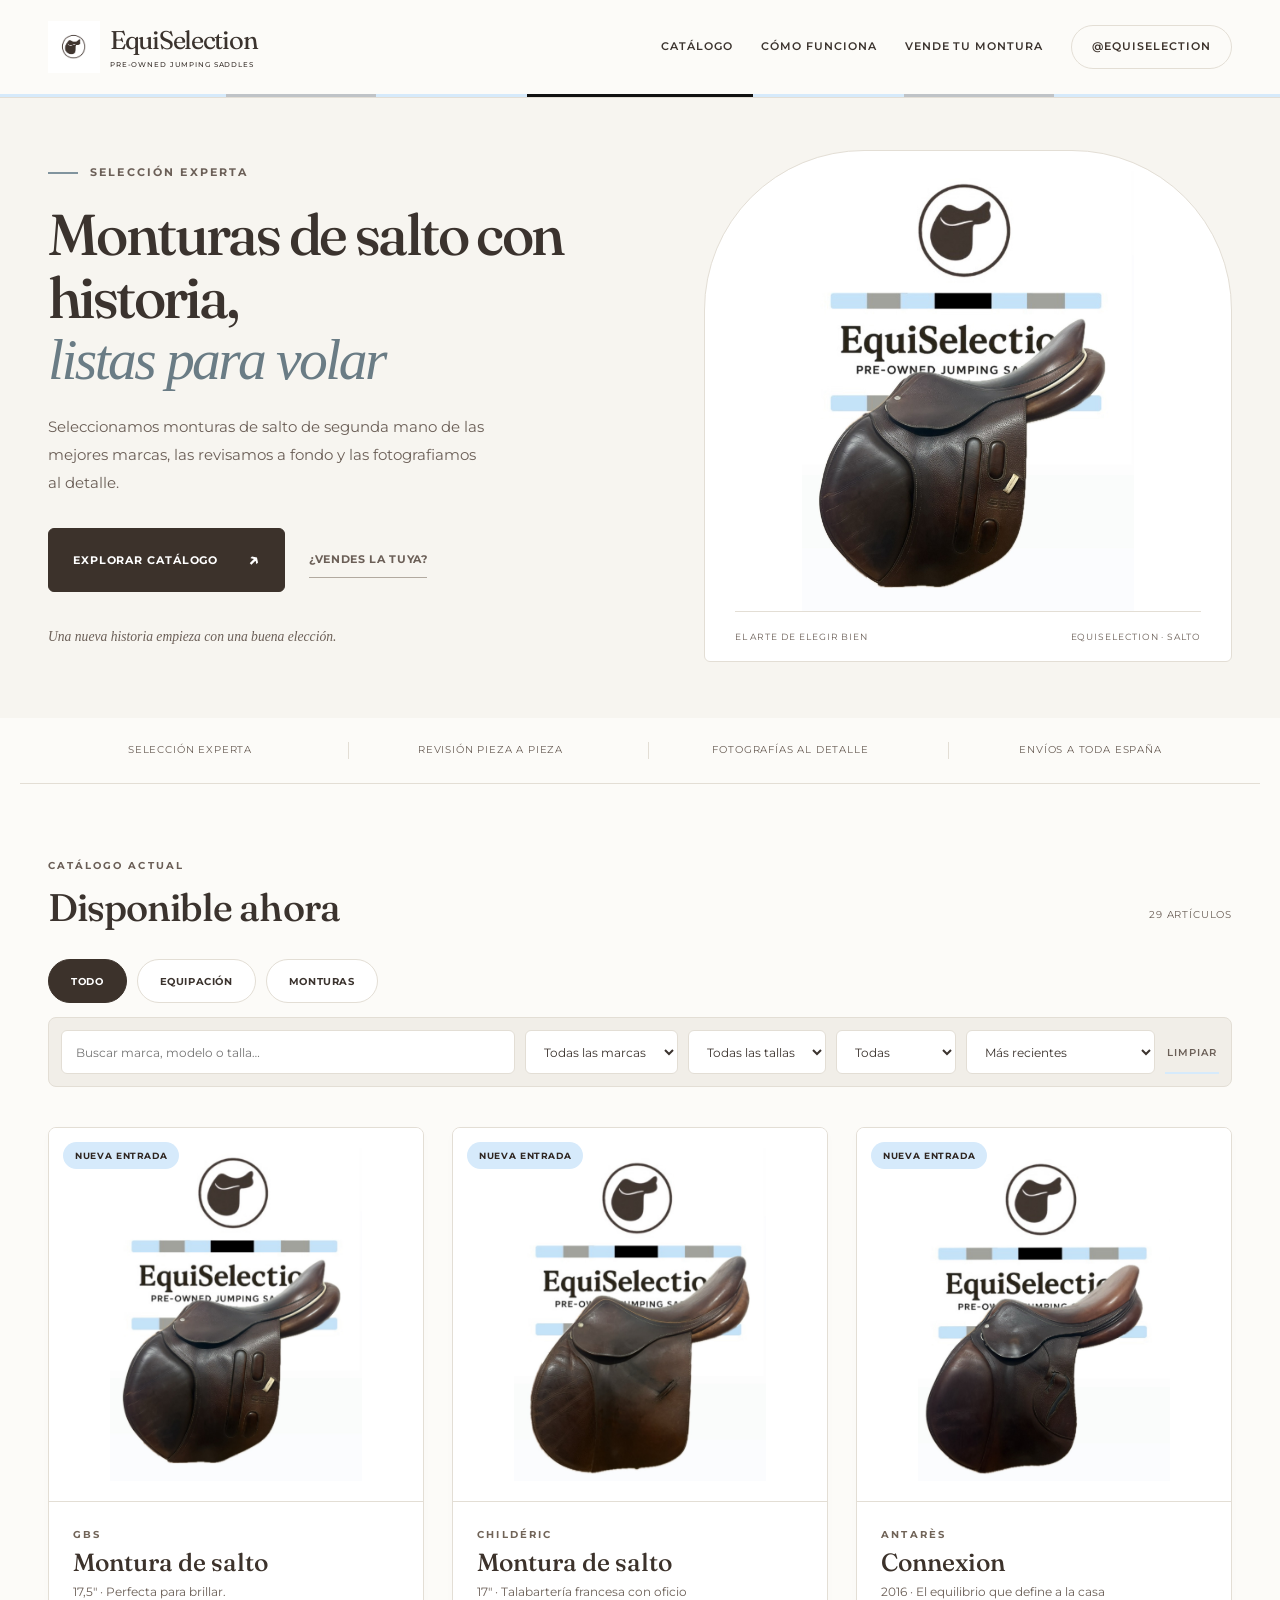
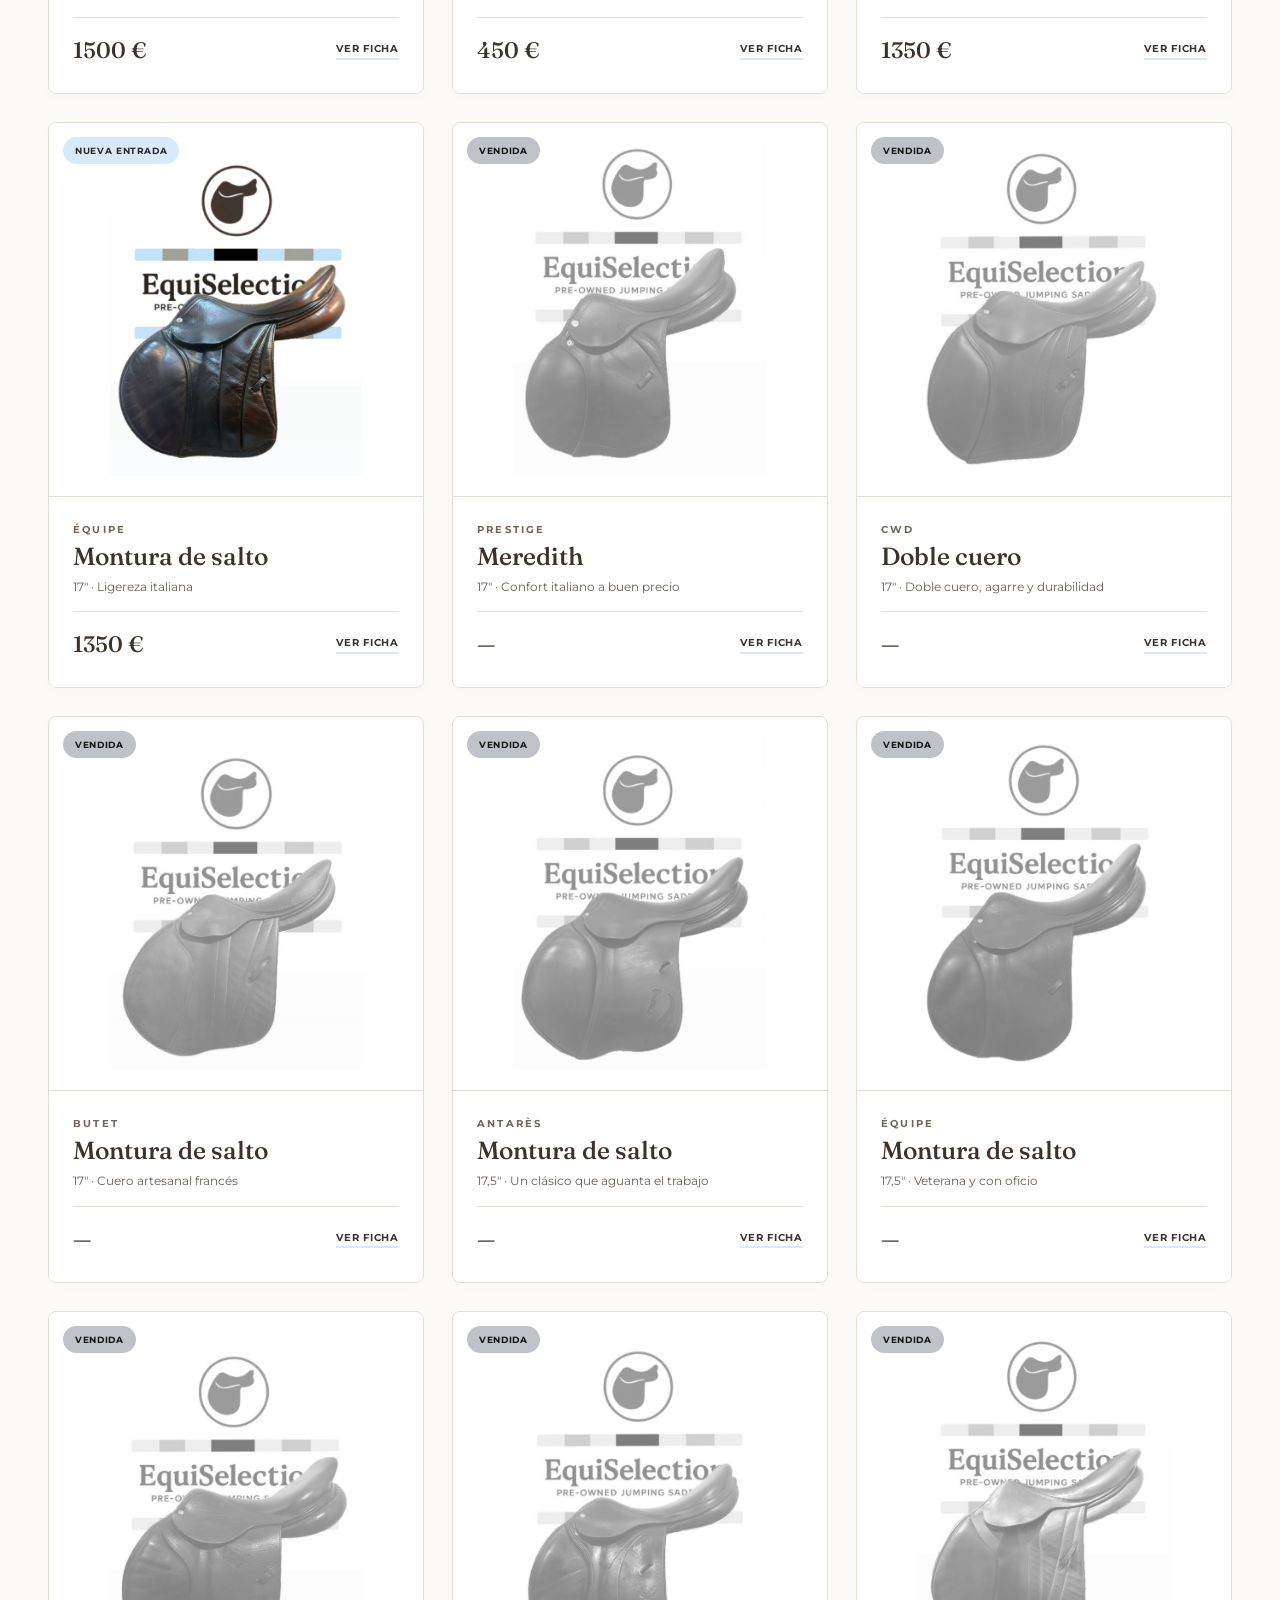
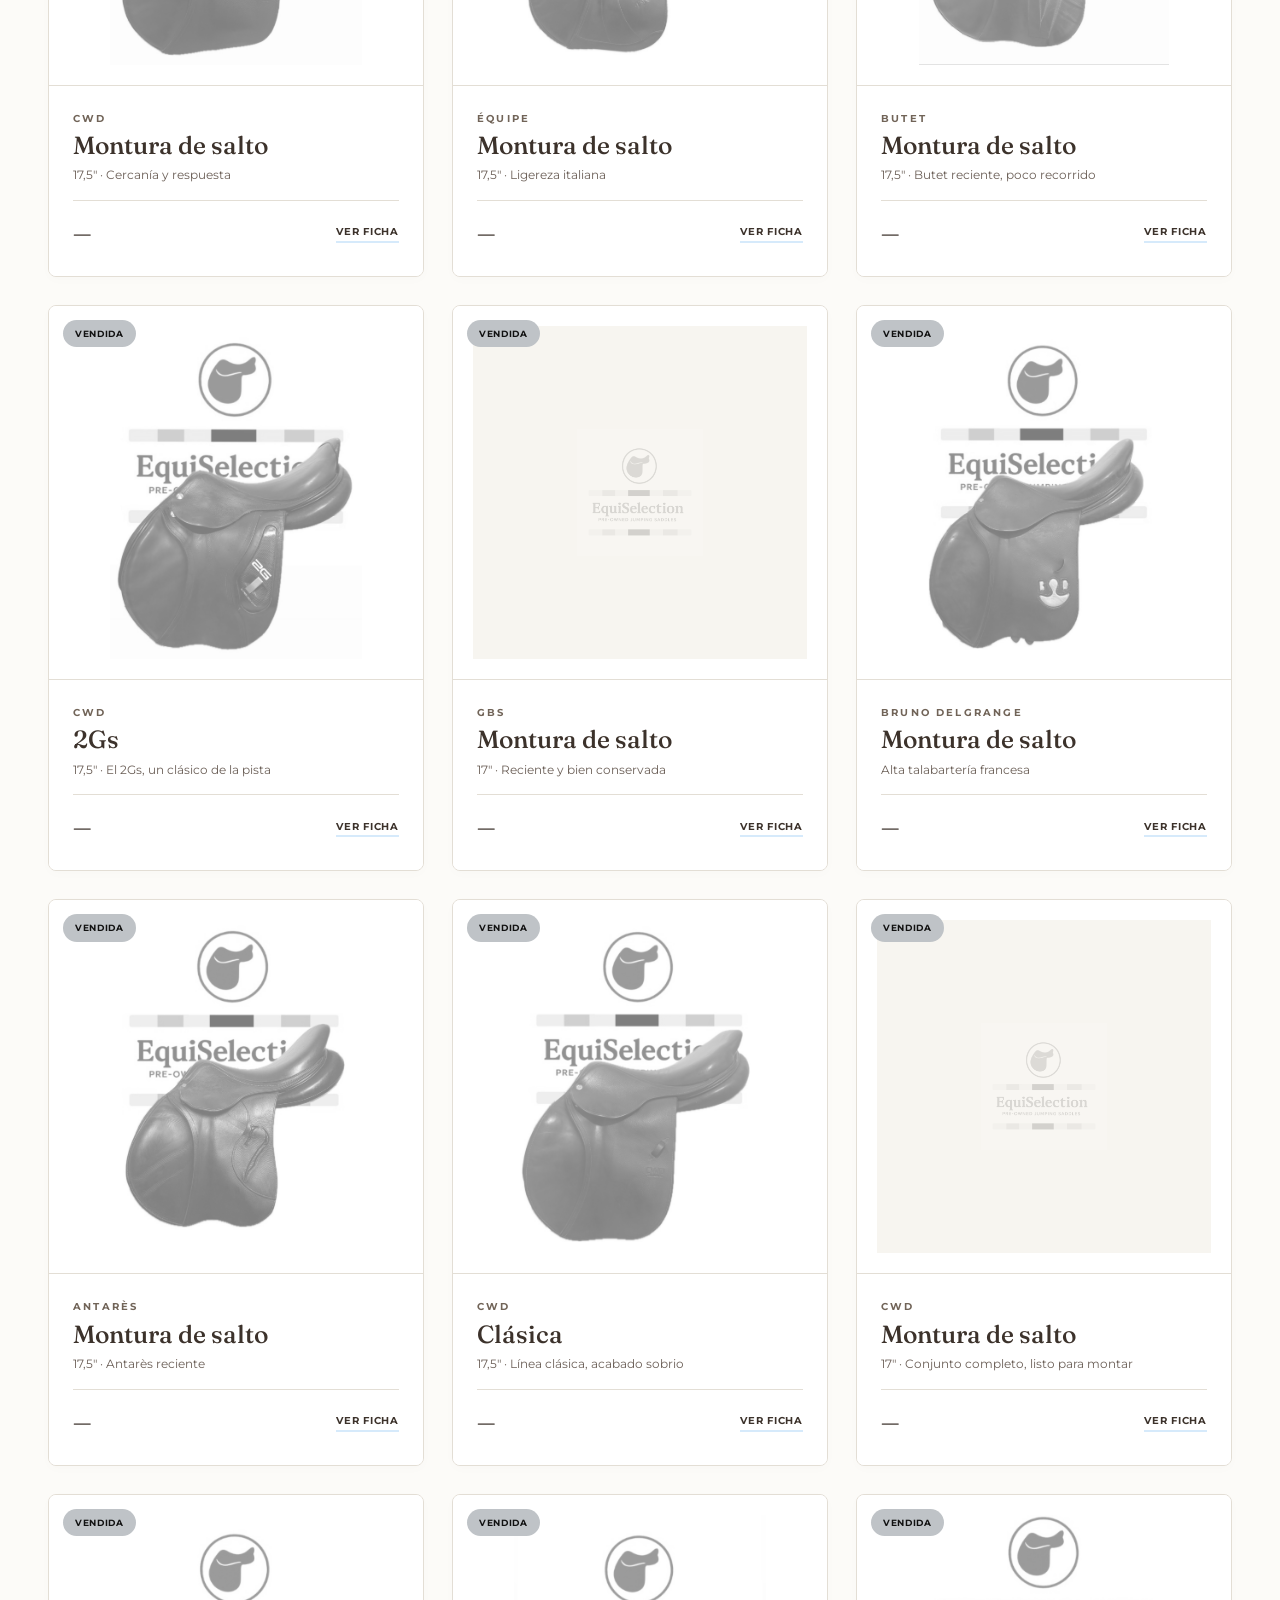
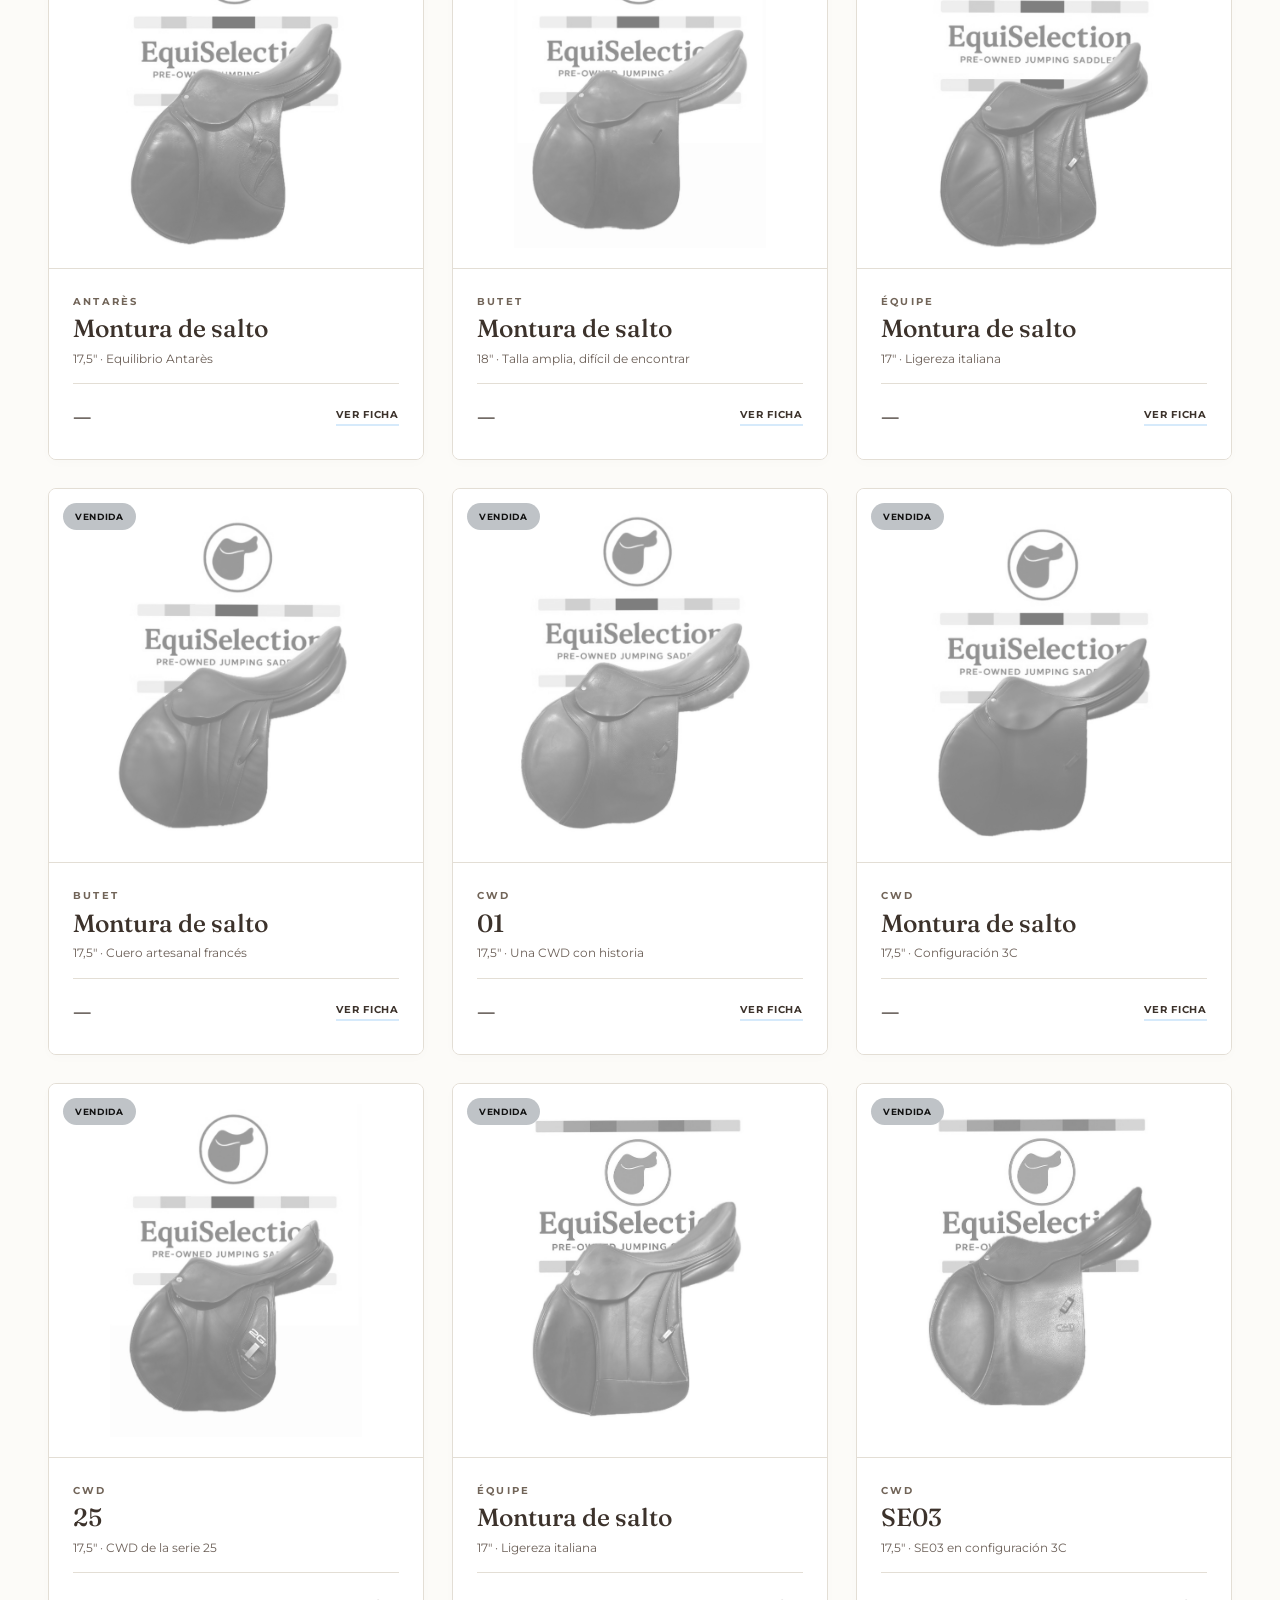
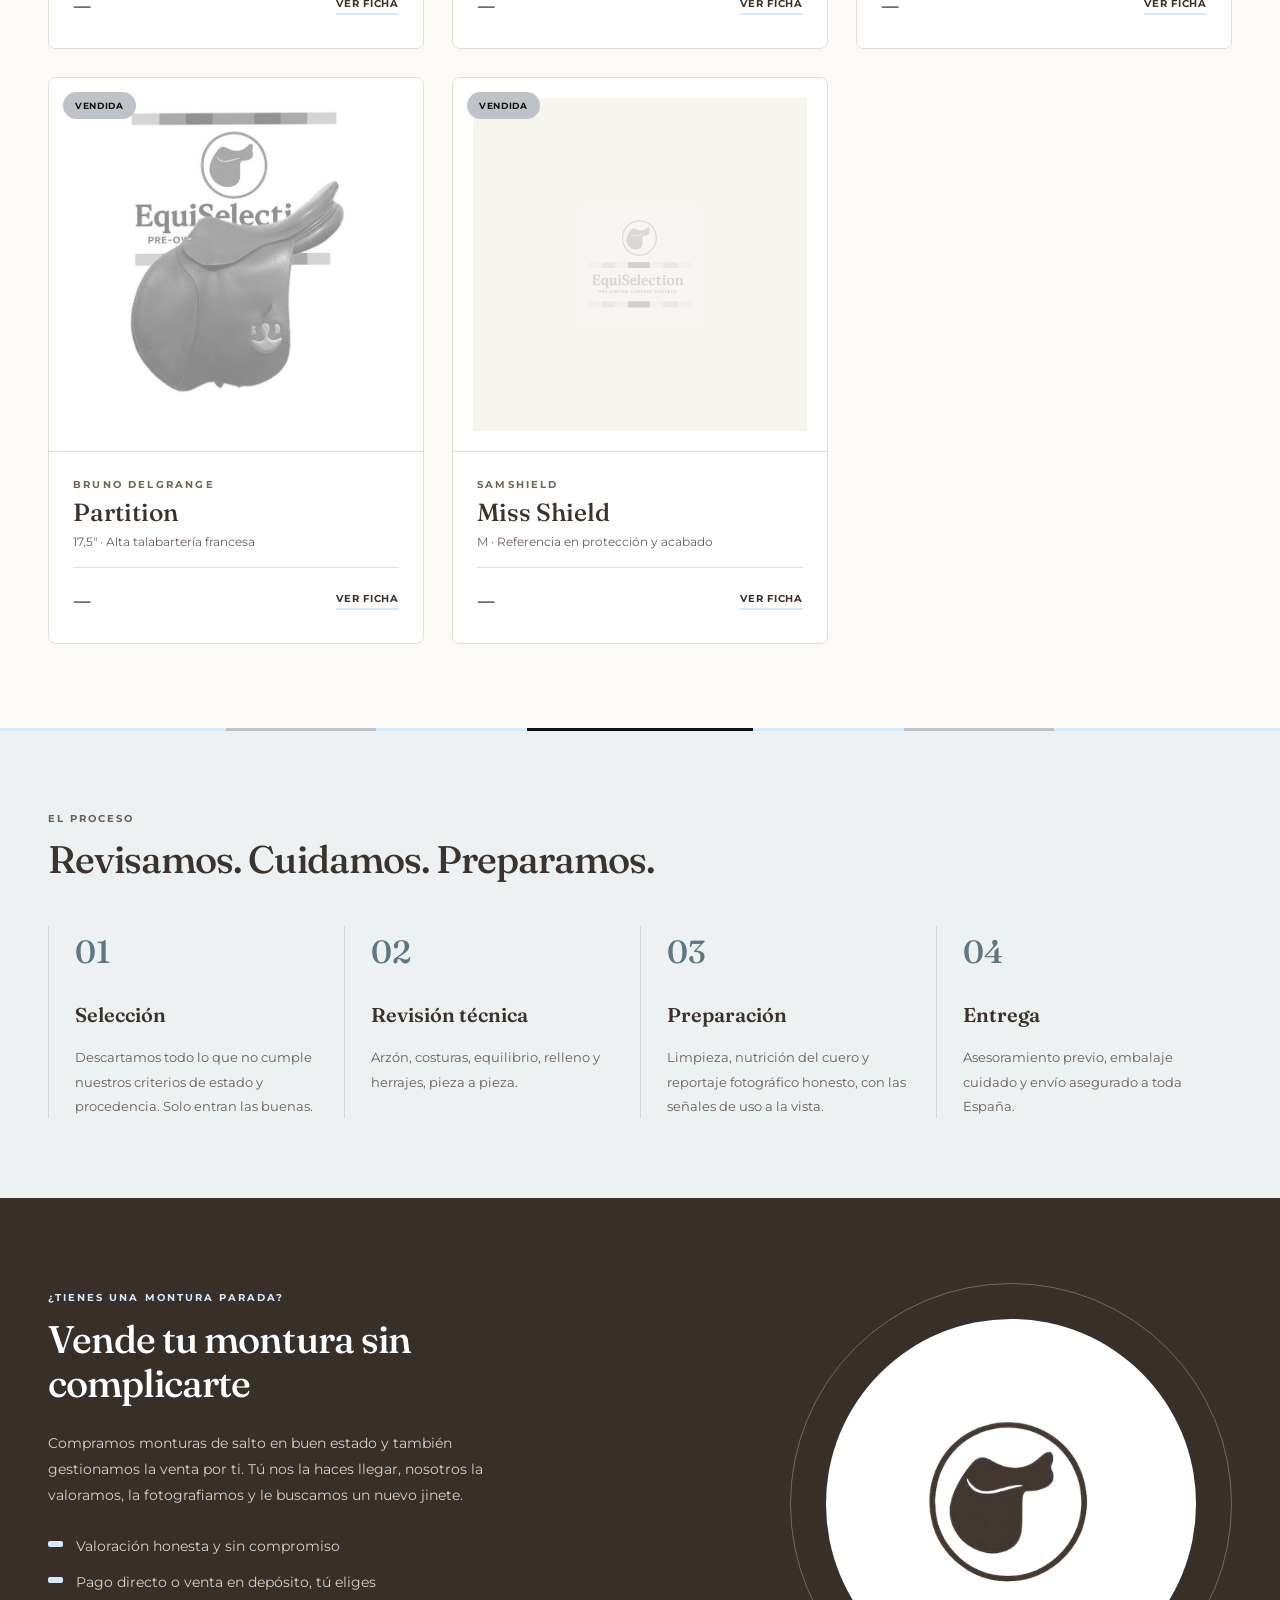
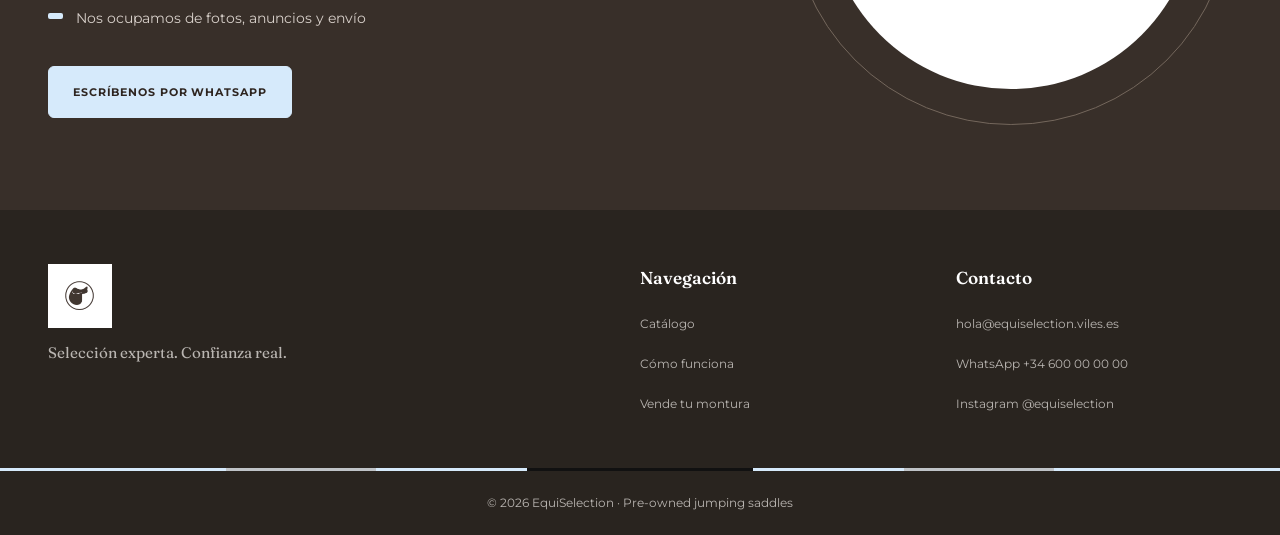
==== commit 775c8342: "Add files via upload" ====
--- a/index.html
+++ b/index.html
@@ -1,187 +1,197 @@
-<!DOCTYPE html>
-<html lang="es">
-<head>
-<meta charset="utf-8">
-<meta name="viewport" content="width=device-width, initial-scale=1">
-<title>EquiSelection</title>
-<meta name="description" content="Monturas de salto de segunda mano de marcas premium, revisadas una a una y fotografiadas al detalle. Selección experta, confianza real.">
-<meta property="og:title" content="EquiSelection · Pre-owned jumping saddles">
-<meta property="og:description" content="Selección experta. Confianza real.">
-<meta property="og:image" content="assets/img/logo.png">
-<meta property="og:type" content="website">
-<link rel="icon" href="assets/img/isotipo.png" sizes="any">
-<link rel="apple-touch-icon" href="assets/img/isotipo.png">
-<link rel="preconnect" href="https://fonts.googleapis.com">
-<link rel="preconnect" href="https://fonts.gstatic.com" crossorigin>
-<link href="https://fonts.googleapis.com/css2?family=Fraunces:opsz,wght@9..144,500;9..144,600&family=Montserrat:wght@400;500;600;700&display=swap" rel="stylesheet">
-<link rel="stylesheet" href="assets/css/style.css">
-</head>
-<body>
-
-<header class="cabecera">
-  <div class="contenedor cabecera__fila">
-    <a class="logo" href="index.html" aria-label="EquiSelection, inicio">
-      <img src="assets/img/logo.png" alt="EquiSelection">
-    </a>
-    <button class="menu-toggle" id="menu-toggle" aria-label="Abrir menú" aria-expanded="false" aria-controls="nav">
-      <span aria-hidden="true">☰</span>
-    </button>
-    <nav class="nav" id="nav">
-      <a href="#catalogo">Catálogo</a>
-      <a href="#proceso">Cómo funciona</a>
-      <a href="#vende">Vende tu montura</a>
-      <a class="nav__destacado" href="https://instagram.com/equiselection" target="_blank" rel="noopener">@equiselection</a>
-    </nav>
-  </div>
-  <div class="marca-barra" aria-hidden="true">
-    <span></span><span></span><span></span><span></span><span></span><span></span><span></span>
-  </div>
-</header>
-
-<section class="hero">
-  <div class="contenedor">
-    <img class="hero__marca" src="assets/img/isotipo.png" alt="" width="150" height="150">
-    <p class="hero__kicker">Selección experta</p>
-    <h1 class="hero__titulo">Monturas de salto con historia,<br><em>listas para volar</em></h1>
-    <p class="hero__texto">
-      Seleccionamos monturas de salto de segunda mano de las mejores marcas, las
-      revisamos a fondo y las fotografiamos al detalle.
-    </p>
-    <div class="hero__acciones">
-      <a class="boton boton--oscuro" href="#catalogo">Ver catálogo</a>
-      <a class="hero__enlace" href="#vende">¿Vendes la tuya?</a>
-    </div>
-  </div>
-</section>
-
-<main id="catalogo" class="contenedor seccion">
-  <div class="seccion__encabezado">
-    <div>
-      <p class="antetitulo">Catálogo actual</p>
-      <h2 class="seccion__titulo">Disponible ahora</h2>
-    </div>
-    <p class="seccion__contador" id="contador"></p>
-  </div>
-
-  <form class="filtros" id="filtros" autocomplete="off">
-    <!-- Los chips gobiernan #f-categoria, que queda oculto pero sigue siendo
-         la única fuente de verdad que lee catalogo.js -->
-    <div class="chips" id="chips" role="group" aria-label="Filtrar por categoría"></div>
-    <select id="f-categoria" hidden aria-hidden="true" tabindex="-1"></select>
-
-    <div class="filtros__barra">
-      <div class="filtros__fila">
-        <input type="search" id="f-busqueda" class="filtros__buscar" placeholder="Buscar marca, modelo o talla…" aria-label="Buscar en el catálogo">
-        <button type="button" class="filtros__toggle" id="f-toggle" aria-expanded="false" aria-controls="f-avanzados">
-          Filtrar<span class="filtros__activos" id="f-activos" hidden></span>
-        </button>
-      </div>
-
-      <div class="filtros__avanzados" id="f-avanzados">
-        <select id="f-marca" aria-label="Marca"></select>
-        <select id="f-talla" aria-label="Talla"></select>
-        <select id="f-estado" aria-label="Disponibilidad">
-          <option value="todas">Todas</option>
-          <option value="disponible">Disponibles</option>
-          <option value="reservada">Reservadas</option>
-          <option value="vendida">Vendidas</option>
-        </select>
-        <select id="f-orden" aria-label="Ordenar">
-          <option value="recientes">Más recientes</option>
-          <option value="precio-asc">Precio: menor a mayor</option>
-          <option value="precio-desc">Precio: mayor a menor</option>
-        </select>
-        <button type="button" class="filtros__reset" id="f-reset">Limpiar</button>
-      </div>
-    </div>
-  </form>
-
-  <div class="rejilla" id="rejilla"></div>
-  <p class="vacio" id="vacio" hidden>No hay artículos que coincidan con la búsqueda.</p>
-</main>
-
-<div class="marca-barra" aria-hidden="true">
-  <span></span><span></span><span></span><span></span><span></span><span></span><span></span>
-</div>
-
-<section id="proceso" class="proceso">
-  <div class="contenedor">
-    <p class="antetitulo">El proceso</p>
-    <h2 class="seccion__titulo">Revisamos. Cuidamos. Preparamos.</h2>
-    <ol class="proceso__lista">
-      <li>
-        <span class="proceso__num">01</span>
-        <h3>Selección</h3>
-        <p>Descartamos todo lo que no cumple nuestros criterios de estado y procedencia. Solo entran las buenas.</p>
-      </li>
-      <li>
-        <span class="proceso__num">02</span>
-        <h3>Revisión técnica</h3>
-        <p>Arzón, costuras, equilibrio, relleno y herrajes, pieza a pieza.</p>
-      </li>
-      <li>
-        <span class="proceso__num">03</span>
-        <h3>Preparación</h3>
-        <p>Limpieza, nutrición del cuero y reportaje fotográfico honesto, con las señales de uso a la vista.</p>
-      </li>
-      <li>
-        <span class="proceso__num">04</span>
-        <h3>Entrega</h3>
-        <p>Asesoramiento previo, embalaje cuidado y envío asegurado a toda España.</p>
-      </li>
-    </ol>
-  </div>
-</section>
-
-<section id="vende" class="vende">
-  <div class="contenedor vende__fila">
-    <div>
-      <p class="antetitulo antetitulo--azul">¿Tienes una montura parada?</p>
-      <h2 class="seccion__titulo seccion__titulo--claro">Vende tu montura sin complicarte</h2>
-      <p class="vende__texto">
-        Compramos monturas de salto en buen estado y también gestionamos la venta por ti.
-        Tú nos la haces llegar, nosotros la valoramos, la fotografiamos y le buscamos un
-        nuevo jinete.
-      </p>
-      <ul class="vende__lista">
-        <li>Valoración honesta y sin compromiso</li>
-        <li>Pago directo o venta en depósito, tú eliges</li>
-        <li>Nos ocupamos de fotos, anuncios y envío</li>
-      </ul>
-      <a class="boton boton--azul" href="https://wa.me/34600000000" target="_blank" rel="noopener">Escríbenos por WhatsApp</a>
-    </div>
-    <div class="vende__emblema">
-      <img src="assets/img/logo.png" alt="">
-    </div>
-  </div>
-</section>
-
-<footer id="contacto" class="pie">
-  <div class="contenedor pie__fila">
-    <div class="pie__marca">
-      <img class="pie__logo" src="assets/img/logo.png" alt="EquiSelection">
-      <p class="pie__lema">Selección experta. Confianza real.</p>
-    </div>
-    <div class="pie__bloque">
-      <h3>Navegación</h3>
-      <p><a href="#catalogo">Catálogo</a></p>
-      <p><a href="#proceso">Cómo funciona</a></p>
-      <p><a href="#vende">Vende tu montura</a></p>
-    </div>
-    <div class="pie__bloque">
-      <h3>Contacto</h3>
-      <p><a href="mailto:hola@equiselection.viles.es">hola@equiselection.viles.es</a></p>
-      <p><a href="https://wa.me/34600000000">WhatsApp +34 600 00 00 00</a></p>
-      <p><a href="https://instagram.com/equiselection" rel="noopener">Instagram @equiselection</a></p>
-    </div>
-  </div>
-  <div class="marca-barra" aria-hidden="true">
-    <span></span><span></span><span></span><span></span><span></span><span></span><span></span>
-  </div>
-  <p class="pie__legal">© <span id="anio"></span> EquiSelection · Pre-owned jumping saddles</p>
-</footer>
-
-<script src="assets/js/menu.js"></script>
-<script src="assets/js/catalogo.js"></script>
-</body>
-</html>
+<!DOCTYPE html>
+<html lang="es">
+<head>
+<meta charset="utf-8">
+<meta name="viewport" content="width=device-width, initial-scale=1">
+<title>EquiSelection</title>
+<meta name="description" content="Monturas de salto de segunda mano de marcas premium, revisadas una a una y fotografiadas al detalle. Selección experta, confianza real.">
+<meta property="og:title" content="EquiSelection · Pre-owned jumping saddles">
+<meta property="og:description" content="Selección experta. Confianza real.">
+<meta property="og:image" content="assets/img/logo.png">
+<meta property="og:type" content="website">
+<link rel="icon" href="assets/img/isotipo.png" sizes="any">
+<link rel="apple-touch-icon" href="assets/img/isotipo.png">
+<link rel="preconnect" href="https://fonts.googleapis.com">
+<link rel="preconnect" href="https://fonts.gstatic.com" crossorigin>
+<link href="https://fonts.googleapis.com/css2?family=Fraunces:opsz,wght@9..144,500;9..144,600&family=Montserrat:wght@400;500;600;700&display=swap" rel="stylesheet">
+<link rel="stylesheet" href="assets/css/style.css">
+<link rel="stylesheet" href="assets/css/editorial.css">
+</head>
+<body>
+
+<header class="cabecera">
+  <div class="contenedor cabecera__fila">
+    <a class="logo" href="index.html" aria-label="EquiSelection, inicio">
+      <img src="assets/img/logo.png" alt=""><span class="logo__nombre">EquiSelection<small>PRE-OWNED JUMPING SADDLES</small></span>
+    </a>
+    <button class="menu-toggle" id="menu-toggle" aria-label="Abrir menú" aria-expanded="false" aria-controls="nav">
+      <span aria-hidden="true">☰</span>
+    </button>
+    <nav class="nav" id="nav">
+      <a href="#catalogo">Catálogo</a>
+      <a href="#proceso">Cómo funciona</a>
+      <a href="#vende">Vende tu montura</a>
+      <a class="nav__destacado" href="https://instagram.com/equiselection" target="_blank" rel="noopener">@equiselection</a>
+    </nav>
+  </div>
+  <div class="marca-barra" aria-hidden="true">
+    <span></span><span></span><span></span><span></span><span></span><span></span><span></span>
+  </div>
+</header>
+
+<section class="hero">
+  <div class="contenedor hero__grid">
+    <div class="hero__contenido">
+    <p class="hero__kicker">Selección experta</p>
+    <h1 class="hero__titulo">Monturas de salto con historia,<br><em>listas para volar</em></h1>
+    <p class="hero__texto">
+      Seleccionamos monturas de salto de segunda mano de las mejores marcas, las
+      revisamos a fondo y las fotografiamos al detalle.
+    </p>
+    <div class="hero__acciones">
+      <a class="boton boton--oscuro" href="#catalogo">Explorar catálogo <span aria-hidden="true">↗</span></a>
+      <a class="hero__enlace" href="#vende">¿Vendes la tuya?</a>
+    </div>
+    <p class="hero__nota">Una nueva historia empieza con una buena elección.</p>
+    </div>
+    <figure class="hero__visual">
+      <img src="assets/img/productos/IMG_4914.jpeg" alt="Montura de salto GBS de cuero marrón" width="1179" height="1564" fetchpriority="high">
+      <figcaption><span>El arte de elegir bien</span><span>EquiSelection · Salto</span></figcaption>
+    </figure>
+  </div>
+</section>
+<div class="confianza contenedor" aria-label="Nuestro compromiso">
+  <span>Selección experta</span><span>Revisión pieza a pieza</span><span>Fotografías al detalle</span><span>Envíos a toda España</span>
+</div>
+
+<main id="catalogo" class="contenedor seccion">
+  <div class="seccion__encabezado">
+    <div>
+      <p class="antetitulo">Catálogo actual</p>
+      <h2 class="seccion__titulo">Disponible ahora</h2>
+    </div>
+    <p class="seccion__contador" id="contador" aria-live="polite"></p>
+  </div>
+
+  <form class="filtros" id="filtros" autocomplete="off">
+    <!-- Los chips gobiernan #f-categoria, que queda oculto pero sigue siendo
+         la única fuente de verdad que lee catalogo.js -->
+    <div class="chips" id="chips" role="group" aria-label="Filtrar por categoría"></div>
+    <select id="f-categoria" hidden aria-hidden="true" tabindex="-1"></select>
+
+    <div class="filtros__barra">
+      <div class="filtros__fila">
+        <input type="search" id="f-busqueda" class="filtros__buscar" placeholder="Buscar marca, modelo o talla…" aria-label="Buscar en el catálogo">
+        <button type="button" class="filtros__toggle" id="f-toggle" aria-expanded="false" aria-controls="f-avanzados">
+          Filtrar<span class="filtros__activos" id="f-activos" hidden></span>
+        </button>
+      </div>
+
+      <div class="filtros__avanzados" id="f-avanzados">
+        <select id="f-marca" aria-label="Marca"></select>
+        <select id="f-talla" aria-label="Talla"></select>
+        <select id="f-estado" aria-label="Disponibilidad">
+          <option value="todas">Todas</option>
+          <option value="disponible">Disponibles</option>
+          <option value="reservada">Reservadas</option>
+          <option value="vendida">Vendidas</option>
+        </select>
+        <select id="f-orden" aria-label="Ordenar">
+          <option value="recientes">Más recientes</option>
+          <option value="precio-asc">Precio: menor a mayor</option>
+          <option value="precio-desc">Precio: mayor a menor</option>
+        </select>
+        <button type="button" class="filtros__reset" id="f-reset">Limpiar</button>
+      </div>
+    </div>
+  </form>
+
+  <div class="rejilla" id="rejilla"></div>
+  <p class="vacio" id="vacio" hidden>No hay artículos que coincidan con la búsqueda.</p>
+</main>
+
+<div class="marca-barra" aria-hidden="true">
+  <span></span><span></span><span></span><span></span><span></span><span></span><span></span>
+</div>
+
+<section id="proceso" class="proceso">
+  <div class="contenedor">
+    <p class="antetitulo">El proceso</p>
+    <h2 class="seccion__titulo">Revisamos. Cuidamos. Preparamos.</h2>
+    <ol class="proceso__lista">
+      <li>
+        <span class="proceso__num">01</span>
+        <h3>Selección</h3>
+        <p>Descartamos todo lo que no cumple nuestros criterios de estado y procedencia. Solo entran las buenas.</p>
+      </li>
+      <li>
+        <span class="proceso__num">02</span>
+        <h3>Revisión técnica</h3>
+        <p>Arzón, costuras, equilibrio, relleno y herrajes, pieza a pieza.</p>
+      </li>
+      <li>
+        <span class="proceso__num">03</span>
+        <h3>Preparación</h3>
+        <p>Limpieza, nutrición del cuero y reportaje fotográfico honesto, con las señales de uso a la vista.</p>
+      </li>
+      <li>
+        <span class="proceso__num">04</span>
+        <h3>Entrega</h3>
+        <p>Asesoramiento previo, embalaje cuidado y envío asegurado a toda España.</p>
+      </li>
+    </ol>
+  </div>
+</section>
+
+<section id="vende" class="vende">
+  <div class="contenedor vende__fila">
+    <div>
+      <p class="antetitulo antetitulo--azul">¿Tienes una montura parada?</p>
+      <h2 class="seccion__titulo seccion__titulo--claro">Vende tu montura sin complicarte</h2>
+      <p class="vende__texto">
+        Compramos monturas de salto en buen estado y también gestionamos la venta por ti.
+        Tú nos la haces llegar, nosotros la valoramos, la fotografiamos y le buscamos un
+        nuevo jinete.
+      </p>
+      <ul class="vende__lista">
+        <li>Valoración honesta y sin compromiso</li>
+        <li>Pago directo o venta en depósito, tú eliges</li>
+        <li>Nos ocupamos de fotos, anuncios y envío</li>
+      </ul>
+      <a class="boton boton--azul" href="https://wa.me/34600000000" target="_blank" rel="noopener">Escríbenos por WhatsApp</a>
+    </div>
+    <div class="vende__emblema">
+      <img src="assets/img/logo.png" alt="">
+    </div>
+  </div>
+</section>
+
+<footer id="contacto" class="pie">
+  <div class="contenedor pie__fila">
+    <div class="pie__marca">
+      <img class="pie__logo" src="assets/img/logo.png" alt="EquiSelection">
+      <p class="pie__lema">Selección experta. Confianza real.</p>
+    </div>
+    <div class="pie__bloque">
+      <h3>Navegación</h3>
+      <p><a href="#catalogo">Catálogo</a></p>
+      <p><a href="#proceso">Cómo funciona</a></p>
+      <p><a href="#vende">Vende tu montura</a></p>
+    </div>
+    <div class="pie__bloque">
+      <h3>Contacto</h3>
+      <p><a href="mailto:hola@equiselection.viles.es">hola@equiselection.viles.es</a></p>
+      <p><a href="https://wa.me/34600000000">WhatsApp +34 600 00 00 00</a></p>
+      <p><a href="https://instagram.com/equiselection" rel="noopener">Instagram @equiselection</a></p>
+    </div>
+  </div>
+  <div class="marca-barra" aria-hidden="true">
+    <span></span><span></span><span></span><span></span><span></span><span></span><span></span>
+  </div>
+  <p class="pie__legal">© <span id="anio"></span> EquiSelection · Pre-owned jumping saddles</p>
+</footer>
+
+<script src="assets/js/menu.js"></script>
+<script src="assets/js/catalogo.js"></script>
+</body>
+</html>
--- a/assets/css/style.css
+++ b/assets/css/style.css
@@ -1,222 +1,470 @@
-/* ============ EquiSelection · sistema visual ============ */
-:root{
-  /* Superficies */
-  --blanco:#FFFFFF;
-  --hueso:#FAFAF8;
-  --azul-suave:#EFF7FD;
-  --linea:#E8E8E5;
-
-  /* Contenido */
-  --texto:#3B332E;        /* 12.3:1 sobre blanco */
-  --texto-suave:#6B5F57;  /*  6.2:1 sobre blanco · 5.9:1 sobre hueso */
-
-  /* Marca */
-  --espresso:#413630;
-  --espresso-osc:#2E2520;
-  --azul:#D6EAFB;
-  --gris:#BFC3C7;
-  --negro:#111111;
-
-  --titulo:'Fraunces', Georgia, serif;
-  --cuerpo:'Montserrat', system-ui, sans-serif;
-  --ancho:1180px;
-  --radio:4px;
-}
-
-*,*::before,*::after{box-sizing:border-box}
-html{scroll-behavior:smooth}
-body{
-  margin:0;
-  overflow-x:hidden;
-  font-family:var(--cuerpo);
-  font-weight:400;
-  font-size:1rem;
-  color:var(--texto);
-  background:var(--blanco);
-  line-height:1.65;
-  -webkit-font-smoothing:antialiased;
-}
-img{max-width:100%;display:block}
-a{color:inherit;text-decoration:none}
-[hidden]{display:none !important}
-
-a:focus-visible,button:focus-visible,input:focus-visible,select:focus-visible{
-  outline:2px solid var(--espresso);
-  outline-offset:3px;
-  border-radius:2px;
-}
-
-.contenedor{width:100%;max-width:var(--ancho);margin:0 auto;padding:0 28px}
-
-.antetitulo{
-  margin:0 0 10px;font-size:.72rem;letter-spacing:.24em;text-transform:uppercase;
-  font-weight:700;color:var(--texto-suave);
-}
-.antetitulo--azul{color:var(--azul)}
-
-/* ---- barra de marca ---- */
-.marca-barra{display:flex;height:9px;width:100%}
-.marca-barra span{display:block}
-.marca-barra span:nth-child(1){flex:3;background:var(--azul)}
-.marca-barra span:nth-child(2){flex:2;background:var(--gris)}
-.marca-barra span:nth-child(3){flex:2;background:var(--azul)}
-.marca-barra span:nth-child(4){flex:3;background:var(--negro)}
-.marca-barra span:nth-child(5){flex:2;background:var(--azul)}
-.marca-barra span:nth-child(6){flex:2;background:var(--gris)}
-.marca-barra span:nth-child(7){flex:3;background:var(--azul)}
-
-/* ---- cabecera ---- */
-.cabecera{position:sticky;top:0;z-index:50;background:rgba(255,255,255,.96);backdrop-filter:blur(8px)}
-.cabecera__fila{display:flex;align-items:center;justify-content:space-between;gap:16px;padding-top:12px;padding-bottom:12px}
-.logo img{height:52px;width:auto}
-.nav{display:flex;align-items:center;gap:26px;font-size:.78rem;letter-spacing:.12em;text-transform:uppercase;font-weight:600}
-.nav a{display:inline-flex;align-items:center;min-height:44px;border-bottom:1px solid transparent;transition:border-color .2s}
-.nav a:hover{border-color:var(--espresso)}
-.nav__destacado{
-  background:var(--espresso);color:var(--blanco);
-  padding:0 16px;border-radius:var(--radio);border-bottom:none !important;
-  transition:background .2s;
-}
-.nav__destacado:hover{background:var(--negro)}
-.menu-toggle{
-  display:none;
-  align-items:center;justify-content:center;
-  width:48px;height:48px;margin-right:-10px;
-  background:none;border:none;cursor:pointer;
-  font-size:1.6rem;line-height:1;color:var(--espresso);
-}
-
-/* ---- hero ---- */
-.hero{
-  padding:72px 0 64px;text-align:center;
-  background:linear-gradient(180deg,var(--hueso) 0%,var(--blanco) 100%);
-}
-.hero__marca{width:150px;height:auto;margin:0 auto 26px;border-radius:50%}
-.hero__kicker{margin:0 0 16px;font-size:.74rem;letter-spacing:.24em;text-transform:uppercase;font-weight:700;color:var(--texto-suave)}
-.hero__titulo{
-  font-family:var(--titulo);font-weight:600;
-  font-size:clamp(2.2rem,5.4vw,3.7rem);line-height:1.12;margin:0 auto 24px;
-  letter-spacing:-.01em;max-width:20ch;
-}
-.hero__titulo em{font-style:normal;color:var(--espresso-osc)}
-.hero__texto{max-width:54ch;margin:0 auto 32px;font-size:1.04rem;color:var(--texto-suave)}
-.hero__acciones{display:flex;gap:18px;justify-content:center;align-items:center;flex-wrap:wrap}
-.hero__enlace{
-  display:inline-flex;align-items:center;min-height:48px;
-  font-size:.78rem;letter-spacing:.14em;text-transform:uppercase;font-weight:700;
-  color:var(--texto-suave);box-shadow:inset 0 -2px 0 var(--azul);
-}
-.hero__enlace:hover{color:var(--espresso);box-shadow:inset 0 -2px 0 var(--espresso)}
-
-.boton{
-  display:inline-flex;align-items:center;justify-content:center;
-  min-height:48px;padding:14px 30px;border-radius:var(--radio);
-  font-family:var(--cuerpo);font-size:.78rem;letter-spacing:.14em;text-transform:uppercase;font-weight:700;
-  border:1px solid transparent;transition:all .22s ease;cursor:pointer;
-}
-.boton--oscuro{background:var(--espresso);color:var(--blanco);border-color:var(--espresso)}
-.boton--oscuro:hover{background:var(--negro);border-color:var(--negro)}
-.boton--azul{background:var(--azul);color:var(--espresso-osc);border-color:var(--azul)}
-.boton--azul:hover{background:#BFDDF7;border-color:#BFDDF7}
-.boton--linea{background:transparent;color:var(--espresso);border-color:var(--espresso)}
-.boton--linea:hover{background:var(--espresso);color:var(--blanco)}
-
-/* ---- secciones ---- */
-.seccion{padding:66px 0 88px;scroll-margin-top:92px}
-.seccion__encabezado{display:flex;align-items:flex-end;justify-content:space-between;gap:20px;margin-bottom:26px}
-.seccion__titulo{font-family:var(--titulo);font-weight:600;font-size:clamp(1.7rem,3.3vw,2.5rem);margin:0;line-height:1.15}
-.seccion__titulo--claro{color:var(--blanco)}
-.seccion__contador{font-size:.8rem;letter-spacing:.08em;text-transform:uppercase;color:var(--texto-suave);margin:0 0 6px}
-
-/* ---- filtros ---- */
-.filtros{display:flex;flex-direction:column;gap:14px;margin-bottom:40px}
-
-.chips{display:flex;flex-wrap:wrap;gap:8px}
-.chip{
-  font-family:var(--cuerpo);font-size:.74rem;letter-spacing:.12em;text-transform:uppercase;font-weight:700;
-  min-height:44px;padding:0 18px;cursor:pointer;white-space:nowrap;
-  color:var(--texto);background:var(--blanco);
-  border:1.5px solid var(--linea);border-radius:var(--radio);
-  transition:all .15s ease;
-}
-.chip:hover{border-color:var(--gris)}
-.chip--activo{background:var(--espresso);border-color:var(--espresso);color:var(--blanco)}
-
-/* En escritorio, barra + fila + avanzados forman una sola tira de controles */
-.filtros__barra{
-  display:flex;flex-wrap:wrap;gap:10px;align-items:center;
-  padding:14px;background:var(--hueso);border-radius:var(--radio);
-}
-.filtros__fila,.filtros__avanzados{display:contents}
-.filtros__toggle{display:none}
-
-.filtros input,.filtros select{
-  font-family:var(--cuerpo);font-size:.9rem;font-weight:400;color:var(--texto);
-  min-height:44px;min-width:0;padding:11px 14px;
-  border:1.5px solid var(--linea);border-radius:var(--radio);background:var(--blanco);
-}
-.filtros input:focus,.filtros select:focus{border-color:var(--gris)}
-.filtros__buscar{flex:1 1 240px}
-.filtros__reset{
-  display:inline-flex;align-items:center;justify-content:center;min-height:44px;
-  margin-left:auto;padding:0 2px;background:none;border:none;cursor:pointer;
-  font-family:var(--cuerpo);font-size:.76rem;letter-spacing:.1em;text-transform:uppercase;font-weight:600;
-  color:var(--texto-suave);box-shadow:inset 0 -2px 0 var(--azul);
-}
-.filtros__reset:hover{color:var(--espresso);box-shadow:inset 0 -2px 0 var(--espresso)}
-
-/* ---- rejilla de producto ---- */
-.rejilla{display:grid;grid-template-columns:repeat(auto-fill,minmax(285px,1fr));gap:34px}
-.tarjeta{
-  display:flex;flex-direction:column;background:var(--blanco);
-  border:1px solid var(--linea);border-radius:6px;overflow:hidden;
-  transition:transform .25s ease, box-shadow .25s ease;
-}
-.tarjeta:hover{transform:translateY(-4px);box-shadow:0 14px 30px rgba(65,54,48,.12)}
-.tarjeta__barra{height:8px;flex:0 0 auto}
-.tarjeta__marco{
-  position:relative;background:var(--hueso);aspect-ratio:4/3;
-  overflow:hidden;padding:12px;
-}
-.tarjeta__marco img{width:100%;height:100%;object-fit:contain;transition:transform .5s ease}
-.tarjeta--vendida .tarjeta__marco img{filter:grayscale(1);opacity:.5}
-
-.etiqueta{
-  position:absolute;top:14px;left:14px;z-index:2;padding:7px 13px;border-radius:3px;
-  font-size:.72rem;letter-spacing:.14em;text-transform:uppercase;font-weight:700;line-height:1.2;
-  background:var(--azul);color:var(--espresso-osc);                 /* 11.9:1 */
-}
-.etiqueta--nueva{background:var(--azul);color:var(--espresso-osc)}
-.etiqueta--vendida{background:var(--gris);color:var(--negro)}       /*  9.4:1 */
-.etiqueta--reservada{background:var(--negro);color:var(--blanco)}   /* 18.9:1 */
-
-.tarjeta__cuerpo{display:flex;flex-direction:column;flex:1;padding:18px 20px 20px}
-.tarjeta__marca{font-size:.7rem;letter-spacing:.22em;text-transform:uppercase;font-weight:700;color:var(--texto-suave);margin:0 0 5px}
-.tarjeta__titulo{font-family:var(--titulo);font-size:1.45rem;font-weight:600;color:var(--espresso);margin:0 0 6px;line-height:1.15}
-.tarjeta__meta{font-size:.88rem;color:var(--texto-suave);margin:0 0 14px}
-.tarjeta__pie{
-  margin-top:auto;display:flex;align-items:center;justify-content:space-between;gap:12px;
-  padding-top:14px;border-top:1px solid var(--linea);
-}
-.tarjeta__precio{font-family:var(--titulo);font-size:1.35rem;font-weight:600;color:var(--espresso)}
-.tarjeta__ficha{
-  font-size:.72rem;letter-spacing:.14em;text-transform:uppercase;font-weight:700;
-  color:var(--espresso);box-shadow:inset 0 -2px 0 var(--azul);padding-bottom:3px;
-}
-.tarjeta:hover .tarjeta__ficha{box-shadow:inset 0 -2px 0 var(--espresso)}
-.vacio{text-align:center;color:var(--texto-suave);padding:60px 0}
-
-/* ---- marcador sin fotografía ---- */
-.sin-foto{display:flex;align-items:center;justify-content:center;width:100%;height:100%;background:var(--hueso)}
-.sin-foto img{width:38%;height:auto;opacity:.22}
-.tarjeta--vendida .sin-foto img{opacity:.14}
-
-/* ---- proceso ---- */
-.proceso{background:var(--azul-suave);padding:72px 0}
-.proceso__lista{
-  list-style:none;padding:0;margin:34px 0 0;display:grid;
-  grid-template-columns:repeat(auto-fit,minmax(230px,1fr));gap:26px;
-}
-.proceso__lista li{background:var(--blanco);border:1px solid #DCEAF5;border-radius:6px;padding:26px}
-.proceso__num{font-family:var(--titulo);font-size:1.4rem;font-weight:600;color:var(--gris);display:block;margin-bottom:6px}
-.proceso__lista h3{font-family:var(--titulo);font-size:1.12rem;font-weight:600;color:var(--espresso);mar
+/* ============ EquiSelection · sistema visual ============ */
+:root{
+  /* Superficies */
+  --blanco:#FFFFFF;
+  --hueso:#FAFAF8;
+  --azul-suave:#EFF7FD;
+  --linea:#E8E8E5;
+
+  /* Contenido */
+  --texto:#3B332E;        /* 12.3:1 sobre blanco */
+  --texto-suave:#6B5F57;  /*  6.2:1 sobre blanco · 5.9:1 sobre hueso */
+
+  /* Marca */
+  --espresso:#413630;
+  --espresso-osc:#2E2520;
+  --azul:#D6EAFB;
+  --gris:#BFC3C7;
+  --negro:#111111;
+
+  --titulo:'Fraunces', Georgia, serif;
+  --cuerpo:'Montserrat', system-ui, sans-serif;
+  --ancho:1180px;
+  --radio:4px;
+}
+
+*,*::before,*::after{box-sizing:border-box}
+html{scroll-behavior:smooth}
+body{
+  margin:0;
+  overflow-x:hidden;
+  font-family:var(--cuerpo);
+  font-weight:400;
+  font-size:1rem;
+  color:var(--texto);
+  background:var(--blanco);
+  line-height:1.65;
+  -webkit-font-smoothing:antialiased;
+}
+img{max-width:100%;display:block}
+a{color:inherit;text-decoration:none}
+[hidden]{display:none !important}
+
+a:focus-visible,button:focus-visible,input:focus-visible,select:focus-visible{
+  outline:2px solid var(--espresso);
+  outline-offset:3px;
+  border-radius:2px;
+}
+
+.contenedor{width:100%;max-width:var(--ancho);margin:0 auto;padding:0 28px}
+
+.antetitulo{
+  margin:0 0 10px;font-size:.72rem;letter-spacing:.24em;text-transform:uppercase;
+  font-weight:700;color:var(--texto-suave);
+}
+.antetitulo--azul{color:var(--azul)}
+
+/* ---- barra de marca ---- */
+.marca-barra{display:flex;height:9px;width:100%}
+.marca-barra span{display:block}
+.marca-barra span:nth-child(1){flex:3;background:var(--azul)}
+.marca-barra span:nth-child(2){flex:2;background:var(--gris)}
+.marca-barra span:nth-child(3){flex:2;background:var(--azul)}
+.marca-barra span:nth-child(4){flex:3;background:var(--negro)}
+.marca-barra span:nth-child(5){flex:2;background:var(--azul)}
+.marca-barra span:nth-child(6){flex:2;background:var(--gris)}
+.marca-barra span:nth-child(7){flex:3;background:var(--azul)}
+
+/* ---- cabecera ---- */
+.cabecera{position:sticky;top:0;z-index:50;background:rgba(255,255,255,.96);backdrop-filter:blur(8px)}
+.cabecera__fila{display:flex;align-items:center;justify-content:space-between;gap:16px;padding-top:12px;padding-bottom:12px}
+.logo img{height:52px;width:auto}
+.nav{display:flex;align-items:center;gap:26px;font-size:.78rem;letter-spacing:.12em;text-transform:uppercase;font-weight:600}
+.nav a{display:inline-flex;align-items:center;min-height:44px;border-bottom:1px solid transparent;transition:border-color .2s}
+.nav a:hover{border-color:var(--espresso)}
+.nav__destacado{
+  background:var(--espresso);color:var(--blanco);
+  padding:0 16px;border-radius:var(--radio);border-bottom:none !important;
+  transition:background .2s;
+}
+.nav__destacado:hover{background:var(--negro)}
+.menu-toggle{
+  display:none;
+  align-items:center;justify-content:center;
+  width:48px;height:48px;margin-right:-10px;
+  background:none;border:none;cursor:pointer;
+  font-size:1.6rem;line-height:1;color:var(--espresso);
+}
+
+/* ---- hero ---- */
+.hero{
+  padding:72px 0 64px;text-align:center;
+  background:linear-gradient(180deg,var(--hueso) 0%,var(--blanco) 100%);
+}
+.hero__marca{width:150px;height:auto;margin:0 auto 26px;border-radius:50%}
+.hero__kicker{margin:0 0 16px;font-size:.74rem;letter-spacing:.24em;text-transform:uppercase;font-weight:700;color:var(--texto-suave)}
+.hero__titulo{
+  font-family:var(--titulo);font-weight:600;
+  font-size:clamp(2.2rem,5.4vw,3.7rem);line-height:1.12;margin:0 auto 24px;
+  letter-spacing:-.01em;max-width:20ch;
+}
+.hero__titulo em{font-style:normal;color:var(--espresso-osc)}
+.hero__texto{max-width:54ch;margin:0 auto 32px;font-size:1.04rem;color:var(--texto-suave)}
+.hero__acciones{display:flex;gap:18px;justify-content:center;align-items:center;flex-wrap:wrap}
+.hero__enlace{
+  display:inline-flex;align-items:center;min-height:48px;
+  font-size:.78rem;letter-spacing:.14em;text-transform:uppercase;font-weight:700;
+  color:var(--texto-suave);box-shadow:inset 0 -2px 0 var(--azul);
+}
+.hero__enlace:hover{color:var(--espresso);box-shadow:inset 0 -2px 0 var(--espresso)}
+
+.boton{
+  display:inline-flex;align-items:center;justify-content:center;
+  min-height:48px;padding:14px 30px;border-radius:var(--radio);
+  font-family:var(--cuerpo);font-size:.78rem;letter-spacing:.14em;text-transform:uppercase;font-weight:700;
+  border:1px solid transparent;transition:all .22s ease;cursor:pointer;
+}
+.boton--oscuro{background:var(--espresso);color:var(--blanco);border-color:var(--espresso)}
+.boton--oscuro:hover{background:var(--negro);border-color:var(--negro)}
+.boton--azul{background:var(--azul);color:var(--espresso-osc);border-color:var(--azul)}
+.boton--azul:hover{background:#BFDDF7;border-color:#BFDDF7}
+.boton--linea{background:transparent;color:var(--espresso);border-color:var(--espresso)}
+.boton--linea:hover{background:var(--espresso);color:var(--blanco)}
+
+/* ---- secciones ---- */
+.seccion{padding:66px 0 88px;scroll-margin-top:92px}
+.seccion__encabezado{display:flex;align-items:flex-end;justify-content:space-between;gap:20px;margin-bottom:26px}
+.seccion__titulo{font-family:var(--titulo);font-weight:600;font-size:clamp(1.7rem,3.3vw,2.5rem);margin:0;line-height:1.15}
+.seccion__titulo--claro{color:var(--blanco)}
+.seccion__contador{font-size:.8rem;letter-spacing:.08em;text-transform:uppercase;color:var(--texto-suave);margin:0 0 6px}
+
+/* ---- filtros ---- */
+.filtros{display:flex;flex-direction:column;gap:14px;margin-bottom:40px}
+
+.chips{display:flex;flex-wrap:wrap;gap:8px}
+.chip{
+  font-family:var(--cuerpo);font-size:.74rem;letter-spacing:.12em;text-transform:uppercase;font-weight:700;
+  min-height:44px;padding:0 18px;cursor:pointer;white-space:nowrap;
+  color:var(--texto);background:var(--blanco);
+  border:1.5px solid var(--linea);border-radius:var(--radio);
+  transition:all .15s ease;
+}
+.chip:hover{border-color:var(--gris)}
+.chip--activo{background:var(--espresso);border-color:var(--espresso);color:var(--blanco)}
+
+/* En escritorio, barra + fila + avanzados forman una sola tira de controles */
+.filtros__barra{
+  display:flex;flex-wrap:wrap;gap:10px;align-items:center;
+  padding:14px;background:var(--hueso);border-radius:var(--radio);
+}
+.filtros__fila,.filtros__avanzados{display:contents}
+.filtros__toggle{display:none}
+
+.filtros input,.filtros select{
+  font-family:var(--cuerpo);font-size:.9rem;font-weight:400;color:var(--texto);
+  min-height:44px;min-width:0;padding:11px 14px;
+  border:1.5px solid var(--linea);border-radius:var(--radio);background:var(--blanco);
+}
+.filtros input:focus,.filtros select:focus{border-color:var(--gris)}
+.filtros__buscar{flex:1 1 240px}
+.filtros__reset{
+  display:inline-flex;align-items:center;justify-content:center;min-height:44px;
+  margin-left:auto;padding:0 2px;background:none;border:none;cursor:pointer;
+  font-family:var(--cuerpo);font-size:.76rem;letter-spacing:.1em;text-transform:uppercase;font-weight:600;
+  color:var(--texto-suave);box-shadow:inset 0 -2px 0 var(--azul);
+}
+.filtros__reset:hover{color:var(--espresso);box-shadow:inset 0 -2px 0 var(--espresso)}
+
+/* ---- rejilla de producto ---- */
+.rejilla{display:grid;grid-template-columns:repeat(auto-fill,minmax(285px,1fr));gap:34px}
+.tarjeta{
+  display:flex;flex-direction:column;background:var(--blanco);
+  border:1px solid var(--linea);border-radius:6px;overflow:hidden;
+  transition:transform .25s ease, box-shadow .25s ease;
+}
+.tarjeta:hover{transform:translateY(-4px);box-shadow:0 14px 30px rgba(65,54,48,.12)}
+.tarjeta__barra{height:8px;flex:0 0 auto}
+.tarjeta__marco{
+  position:relative;background:var(--hueso);aspect-ratio:4/3;
+  overflow:hidden;padding:12px;
+}
+.tarjeta__marco img{width:100%;height:100%;object-fit:contain;transition:transform .5s ease}
+.tarjeta--vendida .tarjeta__marco img{filter:grayscale(1);opacity:.5}
+
+.etiqueta{
+  position:absolute;top:14px;left:14px;z-index:2;padding:7px 13px;border-radius:3px;
+  font-size:.72rem;letter-spacing:.14em;text-transform:uppercase;font-weight:700;line-height:1.2;
+  background:var(--azul);color:var(--espresso-osc);                 /* 11.9:1 */
+}
+.etiqueta--nueva{background:var(--azul);color:var(--espresso-osc)}
+.etiqueta--vendida{background:var(--gris);color:var(--negro)}       /*  9.4:1 */
+.etiqueta--reservada{background:var(--negro);color:var(--blanco)}   /* 18.9:1 */
+
+.tarjeta__cuerpo{display:flex;flex-direction:column;flex:1;padding:18px 20px 20px}
+.tarjeta__marca{font-size:.7rem;letter-spacing:.22em;text-transform:uppercase;font-weight:700;color:var(--texto-suave);margin:0 0 5px}
+.tarjeta__titulo{font-family:var(--titulo);font-size:1.45rem;font-weight:600;color:var(--espresso);margin:0 0 6px;line-height:1.15}
+.tarjeta__meta{font-size:.88rem;color:var(--texto-suave);margin:0 0 14px}
+.tarjeta__pie{
+  margin-top:auto;display:flex;align-items:center;justify-content:space-between;gap:12px;
+  padding-top:14px;border-top:1px solid var(--linea);
+}
+.tarjeta__precio{font-family:var(--titulo);font-size:1.35rem;font-weight:600;color:var(--espresso)}
+.tarjeta__ficha{
+  font-size:.72rem;letter-spacing:.14em;text-transform:uppercase;font-weight:700;
+  color:var(--espresso);box-shadow:inset 0 -2px 0 var(--azul);padding-bottom:3px;
+}
+.tarjeta:hover .tarjeta__ficha{box-shadow:inset 0 -2px 0 var(--espresso)}
+.vacio{text-align:center;color:var(--texto-suave);padding:60px 0}
+
+/* ---- marcador sin fotografía ---- */
+.sin-foto{display:flex;align-items:center;justify-content:center;width:100%;height:100%;background:var(--hueso)}
+.sin-foto img{width:38%;height:auto;opacity:.22}
+.tarjeta--vendida .sin-foto img{opacity:.14}
+
+/* ---- proceso ---- */
+.proceso{background:var(--azul-suave);padding:72px 0}
+.proceso__lista{
+  list-style:none;padding:0;margin:34px 0 0;display:grid;
+  grid-template-columns:repeat(auto-fit,minmax(230px,1fr));gap:26px;
+}
+.proceso__lista li{background:var(--blanco);border:1px solid #DCEAF5;border-radius:6px;padding:26px}
+.proceso__num{font-family:var(--titulo);font-size:1.4rem;font-weight:600;color:var(--gris);display:block;margin-bottom:6px}
+.proceso__lista h3{font-family:var(--titulo);font-size:1.12rem;font-weight:600;color:var(--espresso);margin:0 0 8px}
+.proceso__lista p{margin:0;font-size:.93rem;color:var(--texto-suave)}
+
+/* ---- vende tu montura ---- */
+.vende{background:var(--espresso);color:#D8D0CA;padding:78px 0}  /* texto 7.8:1 */
+.vende__fila{display:grid;grid-template-columns:1.2fr .8fr;gap:56px;align-items:center}
+.vende__texto{margin:0 0 20px;max-width:52ch}
+.vende__lista{list-style:none;margin:0 0 30px;padding:0}
+.vende__lista li{padding:5px 0 5px 28px;position:relative;font-size:.95rem}
+.vende__lista li::before{
+  content:"";position:absolute;left:0;top:.82rem;
+  width:15px;height:6px;border-radius:2px;background:var(--azul);
+}
+.vende__emblema{display:flex;justify-content:center}
+.vende__emblema img{width:min(72%,240px);border-radius:50%;background:var(--blanco);padding:8px}
+
+/* ---- ficha de producto (montura.html) ---- */
+.ficha{padding:52px 0 90px}
+.ficha__volver{
+  display:inline-flex;align-items:center;min-height:44px;
+  font-size:.76rem;letter-spacing:.12em;text-transform:uppercase;font-weight:600;
+  color:var(--texto-suave);margin-bottom:22px;
+}
+.ficha__volver:hover{color:var(--espresso)}
+.ficha__grid{display:grid;grid-template-columns:1.1fr .9fr;gap:60px;align-items:start}
+.galeria__principal{
+  display:flex;align-items:center;justify-content:center;
+  background:var(--hueso);border-radius:var(--radio);overflow:hidden;
+  margin-bottom:12px;padding:16px;
+}
+.galeria__principal img{width:100%;height:auto;max-height:72vh;object-fit:contain}
+.galeria__principal .sin-foto{aspect-ratio:1/1;width:100%}
+.galeria__miniaturas{display:flex;gap:10px;flex-wrap:wrap}
+.galeria__miniaturas button{
+  width:74px;height:74px;padding:0;cursor:pointer;
+  border:1.5px solid var(--linea);background:var(--hueso);border-radius:3px;overflow:hidden;
+}
+.galeria__miniaturas button[aria-current="true"]{border-color:var(--espresso)}
+.galeria__miniaturas img{width:100%;height:100%;object-fit:cover}
+
+.ficha__categoria{font-size:.72rem;letter-spacing:.2em;text-transform:uppercase;font-weight:700;color:var(--texto-suave);margin:0 0 10px}
+.ficha__titulo{font-family:var(--titulo);font-size:clamp(2rem,4vw,2.8rem);font-weight:600;margin:0 0 4px;line-height:1.12;color:var(--espresso)}
+.ficha__modelo{font-size:1.25rem;color:var(--texto-suave);margin:0 0 22px}
+.ficha__precio{font-family:var(--titulo);font-size:1.8rem;font-weight:600;color:var(--espresso);margin:0 0 6px}
+.ficha__disponibilidad{font-size:.76rem;letter-spacing:.12em;text-transform:uppercase;font-weight:600;margin:0 0 26px;color:var(--texto-suave)}
+.ficha__descripcion{font-size:1.02rem;color:var(--texto-suave);margin:0 0 30px}
+.tabla-specs{width:100%;border-collapse:collapse;margin-bottom:32px}
+.tabla-specs tr{border-bottom:1px solid var(--linea)}
+.tabla-specs th{
+  text-align:left;font-weight:600;font-size:.76rem;letter-spacing:.12em;text-transform:uppercase;
+  color:var(--texto-suave);padding:13px 0;width:42%;
+}
+.tabla-specs td{text-align:right;padding:13px 0;font-size:.98rem;font-weight:600;color:var(--espresso)}
+.ficha__acciones{display:flex;flex-wrap:wrap;gap:12px}
+.cargando{padding:80px 0;text-align:center;color:var(--texto-suave)}
+
+/* ---- pie ---- */
+.pie{background:var(--negro);color:#B9B5B1}   /* 9.2:1 */
+.pie__fila{display:grid;grid-template-columns:2fr 1fr 1fr;gap:40px;padding-top:54px;padding-bottom:44px}
+.pie__logo{height:64px;width:auto;margin-bottom:12px}
+.pie__lema{font-family:var(--titulo);font-size:1.05rem;color:#B9B5B1;margin:0}
+.pie__bloque h3{font-family:var(--titulo);font-size:1.08rem;font-weight:600;color:var(--blanco);margin:0 0 12px}
+.pie__bloque p{margin:0;font-size:.92rem}
+.pie__bloque a{display:inline-flex;align-items:center;min-height:40px}
+.pie__bloque a:hover{color:var(--azul)}
+.pie__legal{text-align:center;font-size:.76rem;color:#8A8682;padding:22px 0;margin:0}
+
+
+/* ================= TABLETA ================= */
+@media (max-width:860px){
+  .vende__fila{grid-template-columns:1fr;gap:38px}
+  .vende__emblema{order:-1}
+  .ficha__grid{grid-template-columns:1fr;gap:38px}
+  .pie__fila{grid-template-columns:1fr 1fr}
+  .rejilla{gap:28px}
+  .seccion{padding:52px 0 70px}
+  .hero{padding:56px 0 48px}
+  .nav{gap:18px;font-size:.74rem}
+  .logo img{height:44px}
+}
+
+
+/* ================= MÓVIL ================= */
+@media (max-width:640px){
+  /* Margen izquierdo mayor que el derecho: el contenido se apoya en un
+     eje claro en vez de flotar centrado. Si cambias estos dos valores,
+     cámbialos también en .chips y en .nav o la tira se desalineará. */
+  .contenedor{padding:0 30px 0 36px}
+
+  /* Cabecera fija: te acompaña al bajar, en una sola línea */
+  .cabecera{position:sticky;top:0}
+  .cabecera__fila{flex-wrap:nowrap;justify-content:space-between;gap:12px;padding-top:12px;padding-bottom:12px}
+  .logo img{height:42px}
+  .menu-toggle{display:inline-flex}
+
+  .nav{
+    position:absolute;top:100%;left:0;right:0;z-index:40;
+    display:none;flex-direction:column;gap:0;
+    padding:4px 30px 14px 36px;background:var(--blanco);
+    border-bottom:1px solid var(--linea);
+    box-shadow:0 14px 30px rgba(65,54,48,.1);
+    font-size:.78rem;letter-spacing:.1em;
+  }
+  .cabecera--abierta .nav{display:flex}
+  .nav a{min-height:52px;justify-content:flex-start;border-bottom:1px solid var(--linea)}
+  .nav a:hover{border-color:var(--linea)}
+  .nav__destacado{
+    margin-top:12px;justify-content:center;
+    border-radius:var(--radio);border-bottom:none;
+  }
+
+  /* Hero alineado a la izquierda: con márgenes asimétricos, centrar el
+     texto parecería un descuadre. Para volver al centrado, basta con
+     quitar estas tres reglas. */
+  .hero{padding:36px 0 42px;text-align:left}
+  .hero__marca{display:none}
+  .hero__kicker{margin-bottom:12px;letter-spacing:.2em;font-size:.72rem}
+  .hero__titulo{font-size:1.95rem;line-height:1.18;margin:0 0 16px;max-width:none}
+  .hero__texto{font-size:.98rem;margin:0 0 26px;max-width:none}
+  .hero__acciones{flex-direction:column;align-items:stretch;gap:4px}
+  .hero__acciones .boton{width:100%}
+  .hero__enlace{justify-content:center}
+
+  /* Secciones: el margen deja sitio a la cabecera fija */
+  .seccion{padding:36px 0 56px;scroll-margin-top:84px}
+  .proceso,.vende,.pie{scroll-margin-top:84px}
+  .seccion__encabezado{flex-direction:column;align-items:flex-start;gap:2px;margin-bottom:18px}
+  .seccion__contador{margin-bottom:0}
+
+  /* Filtros: solo búsqueda visible; el resto, plegado tras "Filtrar" */
+  .filtros{gap:12px;margin-bottom:26px}
+  .chips{
+    flex-wrap:nowrap;overflow-x:auto;gap:7px;
+    margin:0 -30px 0 -36px;padding:0 30px 2px 36px;
+    scroll-snap-type:x proximity;-webkit-overflow-scrolling:touch;scrollbar-width:none;
+  }
+  .chips::-webkit-scrollbar{display:none}
+  .chip{flex:0 0 auto;scroll-snap-align:start;padding:0 15px;font-size:.72rem}
+
+  .filtros__barra{display:block;padding:10px}
+  .filtros__fila{display:flex;gap:8px;align-items:stretch}
+  .filtros__buscar{flex:1 1 auto;min-width:0;font-size:.88rem}
+  .filtros__toggle{
+    display:inline-flex;align-items:center;gap:7px;flex:0 0 auto;
+    min-height:44px;padding:0 16px;cursor:pointer;
+    font-family:var(--cuerpo);font-size:.74rem;letter-spacing:.1em;text-transform:uppercase;font-weight:700;
+    color:var(--blanco);background:var(--espresso);
+    border:1.5px solid var(--espresso);border-radius:var(--radio);
+  }
+  .filtros__activos{
+    display:inline-flex;align-items:center;justify-content:center;
+    min-width:19px;height:19px;padding:0 5px;border-radius:999px;
+    background:var(--azul);color:var(--espresso-osc);font-size:.68rem;letter-spacing:0;
+  }
+  .filtros__avanzados{display:none}
+  .filtros--abierto .filtros__avanzados{display:grid;grid-template-columns:1fr 1fr;gap:8px;margin-top:8px}
+  .filtros select{width:100%;padding:12px;font-size:.88rem}
+  .filtros__reset{grid-column:1 / -1;margin-left:0;justify-self:start}
+
+  /* Catálogo: tarjeta vertical, con aire alrededor de la fotografía */
+  .rejilla{grid-template-columns:1fr;gap:30px}
+  .tarjeta{border-radius:8px}
+  .tarjeta:hover{transform:none;box-shadow:none}
+  .tarjeta:active{box-shadow:0 6px 18px rgba(65,54,48,.12)}
+  .tarjeta__marco{padding:22px}
+  .tarjeta__cuerpo{padding:20px 22px 22px}
+  .tarjeta__marca{font-size:.68rem;letter-spacing:.2em;margin-bottom:4px}
+  .tarjeta__titulo{font-size:1.5rem;margin-bottom:5px}
+  .tarjeta__meta{font-size:.86rem;margin-bottom:14px}
+  .tarjeta__precio{font-size:1.35rem}
+  .tarjeta__ficha{font-size:.7rem}
+  .etiqueta{top:12px;left:12px;padding:6px 11px;font-size:.7rem;letter-spacing:.12em}
+
+  /* Proceso: lista limpia, sin la barra de marca repetida */
+  .proceso{padding:48px 0}
+  .proceso__lista{gap:14px;margin-top:24px}
+  .proceso__lista li{padding:20px 22px}
+  .proceso__num{display:inline;margin-right:8px;font-size:1.15rem}
+  .proceso__lista h3{display:inline}
+
+  /* Vende: sin emblema */
+  .vende{padding:48px 0}
+  .vende__emblema{display:none}
+  .vende__fila{gap:0}
+  .vende .boton{width:100%}
+
+  /* Ficha de producto */
+  .ficha{padding:26px 0 56px}
+  .ficha__grid{gap:30px}
+  .ficha__titulo{font-size:1.95rem}
+  .ficha__modelo{font-size:1.08rem;margin-bottom:18px}
+  .ficha__precio{font-size:1.5rem}
+  .galeria__principal{padding:22px}
+  .galeria__miniaturas button{width:62px;height:62px}
+  .tabla-specs th{font-size:.74rem;width:46%}
+  .ficha__acciones{flex-direction:column;gap:10px}
+  .ficha__acciones .boton{width:100%;padding:16px 20px}
+
+  /* Pie */
+  .pie__fila{grid-template-columns:1fr;gap:26px;padding-top:38px;padding-bottom:30px}
+  .pie__logo{height:52px}
+  .pie__legal{text-align:left}
+}
+
+
+/* ================= MÓVILES ESTRECHOS ================= */
+@media (max-width:380px){
+  .contenedor{padding:0 26px 0 32px}
+  .chips{margin:0 -26px 0 -32px;padding:0 26px 2px 32px}
+  .nav{padding-left:32px;padding-right:26px}
+  .hero__titulo{font-size:1.8rem}
+  .filtros--abierto .filtros__avanzados{grid-template-columns:1fr}
+  .tarjeta__marco{padding:18px}
+  .tarjeta__cuerpo{padding:18px 18px 20px}
+  .tarjeta__titulo{font-size:1.38rem}
+  .tarjeta__precio{font-size:1.25rem}
+}
+
+
+/* ================= MOVIMIENTO REDUCIDO ================= */
+@media (prefers-reduced-motion:reduce){
+  html{scroll-behavior:auto}
+  *,*::before,*::after{
+    animation-duration:.01ms !important;
+    animation-iteration-count:1 !important;
+    transition-duration:.01ms !important;
+  }
+  .tarjeta:hover{transform:none}
+  .tarjeta:hover .tarjeta__marco img{transform:none}
+}
+
+
+/* ---- OPCIONAL · barra de marca en movimiento ----
+   Descomenta este bloque para que las franjas se desplacen de forma continua.
+   El bloque de movimiento reducido de arriba ya la neutraliza cuando el
+   sistema operativo lo solicita, así que no hay que tocar nada más.
+
+@keyframes marca-desplazamiento{
+  from{background-position:0 0}
+  to{background-position:300px 0}
+}
+.marca-barra{
+  background:repeating-linear-gradient(90deg,
+    var(--azul) 0 90px, var(--gris) 90px 150px,
+    var(--azul) 150px 210px, var(--negro) 210px 300px);
+  animation:marca-desplazamiento 14s linear infinite;
+}
+.marca-barra span{display:none}
+*/
--- a/assets/css/editorial.css
+++ b/assets/css/editorial.css
@@ -0,0 +1,89 @@
+/* EquiSelection: composición editorial sobre el sistema visual original. */
+:root{--hueso:#f7f5f0;--linea:#e3ded5;--azul-suave:#edf3f5;--espresso:#3c322b;--radio:6px;--ancho:1240px}
+body{background:#fcfbf8}
+.cabecera{background:rgba(252,251,248,.97);border-bottom:1px solid var(--linea)}
+.cabecera__fila{min-height:94px}
+.cabecera>.marca-barra{height:3px}
+.nav{font-size:.68rem;letter-spacing:.09em;gap:28px}
+.nav__destacado{background:transparent;color:var(--espresso);border:1px solid var(--linea)!important;border-radius:30px;padding:0 20px}
+.nav__destacado:hover{background:var(--espresso);color:white}
+.hero{padding:52px 0 56px;text-align:left;background:var(--hueso)}
+.hero__grid{display:grid;grid-template-columns:1.12fr 1fr;gap:64px;align-items:center}
+.hero__kicker{display:flex;align-items:center;gap:12px;font-size:.67rem;letter-spacing:.2em}
+.hero__kicker::before{content:"";width:30px;height:2px;background:#81949e}
+.hero__titulo{font-size:clamp(2.6rem,4.5vw,4.2rem);font-weight:500;line-height:1.09;letter-spacing:-.045em;margin:22px 0;max-width:15ch}
+.hero__titulo br{display:none}
+.hero__titulo em{display:block;font-style:italic;color:#6a7c85;font-weight:500}
+.hero__texto{font-size:.92rem;line-height:1.9;max-width:44ch;margin:0 0 30px}
+.hero__acciones{justify-content:flex-start;gap:24px}
+.boton{letter-spacing:.08em;font-size:.7rem;min-height:52px;padding:15px 24px}
+.hero__acciones .boton{gap:30px}
+.hero__acciones .boton span{font-size:1.2rem}
+.hero__enlace{font-size:.67rem;letter-spacing:.06em;box-shadow:none;border-bottom:1px solid #b2aaa0;min-height:36px}
+.hero__nota{font-family:var(--titulo);font-style:italic;color:var(--texto-suave);font-size:.85rem;margin:34px 0 0}
+.hero__visual{margin:0;position:relative;background:white;padding:20px 30px 0;border:1px solid var(--linea);border-radius:160px 160px 6px 6px;overflow:hidden}
+.hero__visual>img{height:440px;width:100%;object-fit:contain}
+.hero__visual figcaption{display:flex;justify-content:space-between;gap:15px;border-top:1px solid var(--linea);padding:17px 0;font-size:.58rem;letter-spacing:.1em;text-transform:uppercase;color:var(--texto-suave)}
+.confianza{display:grid;grid-template-columns:repeat(4,1fr);padding-top:24px;padding-bottom:24px;border-bottom:1px solid var(--linea);text-align:center;gap:16px}
+.confianza span{font-size:.64rem;letter-spacing:.08em;text-transform:uppercase;color:var(--texto-suave)}
+.confianza span+span{border-left:1px solid var(--linea)}
+.seccion{padding:74px 28px 84px}
+.antetitulo{font-size:.64rem;letter-spacing:.2em}
+.seccion__titulo{font-weight:500;letter-spacing:-.025em;font-size:clamp(2rem,3vw,2.8rem)}
+.seccion__encabezado{margin-bottom:30px}
+.seccion__contador{font-size:.65rem}
+.chips{gap:10px}
+.chip{border-radius:30px;font-size:.65rem;letter-spacing:.06em;padding:0 22px}
+.filtros__barra{background:#f1eee8;padding:12px;border:1px solid var(--linea);border-radius:8px}
+.filtros input,.filtros select{font-size:.78rem;border-width:1px}
+.filtros__reset{font-size:.65rem}
+.rejilla{gap:28px}
+.tarjeta{border-radius:8px;border-color:var(--linea);box-shadow:0 3px 12px #3c322b04}
+.tarjeta__barra{display:none}
+.tarjeta__marco{aspect-ratio:1/1;background:white;padding:20px;border-bottom:1px solid var(--linea)}
+.tarjeta:hover .tarjeta__marco img{transform:scale(1.035)}
+.tarjeta__cuerpo{padding:24px;background:#fff}
+.tarjeta__titulo{font-size:1.55rem;font-weight:500}
+.tarjeta__marca{font-size:.62rem;color:#716458}
+.tarjeta__meta{font-size:.78rem}
+.tarjeta__precio{font-size:1.4rem;font-weight:500}
+.tarjeta__ficha{font-size:.6rem;letter-spacing:.08em}
+.etiqueta{border-radius:24px;font-size:.58rem;letter-spacing:.07em;padding:8px 12px}
+main+.marca-barra{height:3px}
+.proceso{padding:80px 0;background:#edf1f1}
+.proceso__lista{gap:0;margin-top:44px}
+.proceso__lista li{background:transparent;border:0;border-left:1px solid #cfd8d9;border-radius:0;padding:0 26px}
+.proceso__num{font-size:2rem;font-weight:500;color:#607782;margin-bottom:20px}
+.proceso__lista h3{font-size:1.25rem;margin-bottom:14px}
+.proceso__lista p{font-size:.82rem;line-height:1.85}
+.vende{padding:85px 0;background:#382f29}
+.vende__fila{gap:80px}
+.vende .seccion__titulo{max-width:19ch;margin-bottom:24px}
+.vende__texto,.vende__lista li{font-size:.88rem;line-height:1.85}
+.vende__emblema{border:1px solid #74675c;aspect-ratio:1;border-radius:50%;padding:35px;align-items:center}
+.vende__emblema img{width:100%;border-radius:50%}
+.pie{background:#29241f}
+.pie__bloque p{font-size:.76rem;overflow-wrap:anywhere}
+.pie__lema{font-size:.95rem}
+.pie .marca-barra{height:3px}
+.pie__legal{color:#b9b5b1}
+.ficha{padding:40px 28px 80px}
+.galeria__principal{background:white;border:1px solid var(--linea);padding:28px;border-radius:12px}
+.galeria__miniaturas button{border-radius:6px}
+.ficha__titulo{font-weight:500;letter-spacing:-.035em}
+.ficha__descripcion{font-size:.94rem;line-height:1.9}
+@media(min-width:861px){.ficha__grid>div:last-child{position:sticky;top:125px}}
+@media(max-width:1000px){.hero__grid{gap:30px}.nav{gap:15px;font-size:.61rem}.hero__visual>img{height:380px}.proceso__lista{grid-template-columns:repeat(2,1fr);gap:30px}}
+@media(max-width:640px){
+ .contenedor{padding-left:22px;padding-right:22px}.cabecera__fila{min-height:76px}.nav{padding:8px 22px 20px;font-size:.72rem}.logo img{height:42px}
+ .hero{padding:32px 0}.hero__grid{grid-template-columns:1fr;gap:30px}.hero__titulo{font-size:2.8rem;max-width:16ch;margin:20px 0}.hero__texto{font-size:.87rem;max-width:42ch}.hero__acciones{flex-direction:row;align-items:center;gap:18px}.hero__acciones .boton{width:auto;gap:18px}.hero__enlace{font-size:.62rem}.hero__nota{margin-top:22px;font-size:.8rem}
+ .hero__visual{border-radius:120px 120px 6px 6px;padding:16px 24px 0}.hero__visual>img{height:300px}.hero__visual figcaption{font-size:.52rem}
+ .confianza{grid-template-columns:1fr 1fr;row-gap:18px;padding-top:22px;padding-bottom:22px}.confianza span{font-size:.56rem}.confianza span:nth-child(3){border-left:0}
+ .seccion{padding:44px 22px 52px}.seccion__encabezado{gap:12px}.chips{margin:0 -22px;padding:0 22px 4px}.chip{font-size:.62rem;padding:0 18px}.filtros__toggle{font-size:.65rem;padding:0 12px}.filtros__barra{padding:9px}.filtros__buscar{font-size:.78rem}
+ .tarjeta__marco{padding:18px}.tarjeta__cuerpo{padding:22px}.rejilla{gap:24px}.proceso,.vende{padding:48px 0}.proceso__lista{grid-template-columns:1fr;gap:25px;margin-top:30px}.proceso__lista li{padding:0 0 0 20px}.proceso__num{display:block;margin:0 0 8px;font-size:1.5rem}.proceso__lista h3{display:block}.vende__emblema{display:none}.vende__fila{gap:0}.pie__legal{text-align:center;padding:22px}.ficha{padding:28px 22px 56px}
+}
+@media(prefers-reduced-motion:reduce){.tarjeta:hover .tarjeta__marco img{transform:none}}
+.logo{display:flex;align-items:center;gap:10px;flex-shrink:0}
+.logo__nombre{font-family:var(--titulo);font-size:1.6rem;line-height:1.1;letter-spacing:-.05em}
+.logo__nombre small{display:block;font-family:var(--cuerpo);font-size:.42rem;font-weight:500;letter-spacing:.13em;margin-top:7px}
+@media(max-width:640px){.logo__nombre{font-size:1.35rem}.logo__nombre small{font-size:.36rem}.logo img{height:38px}}
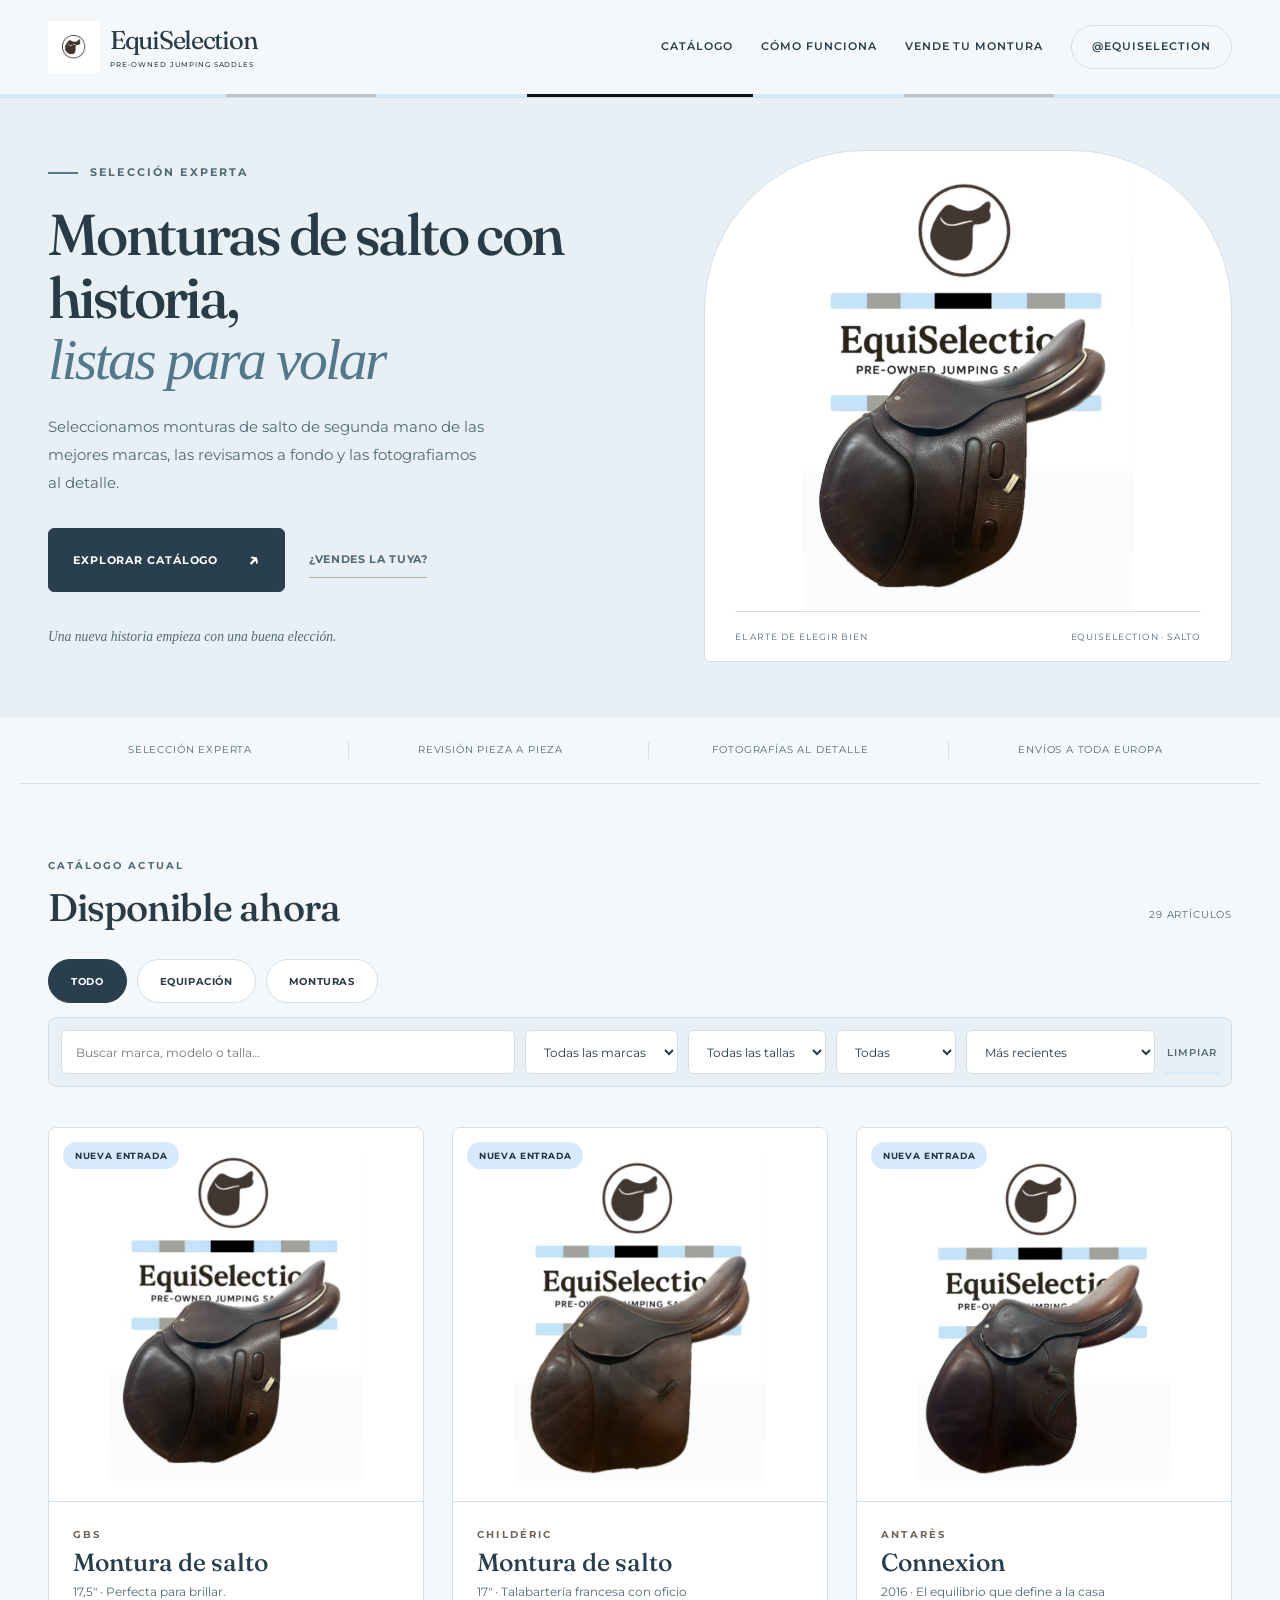
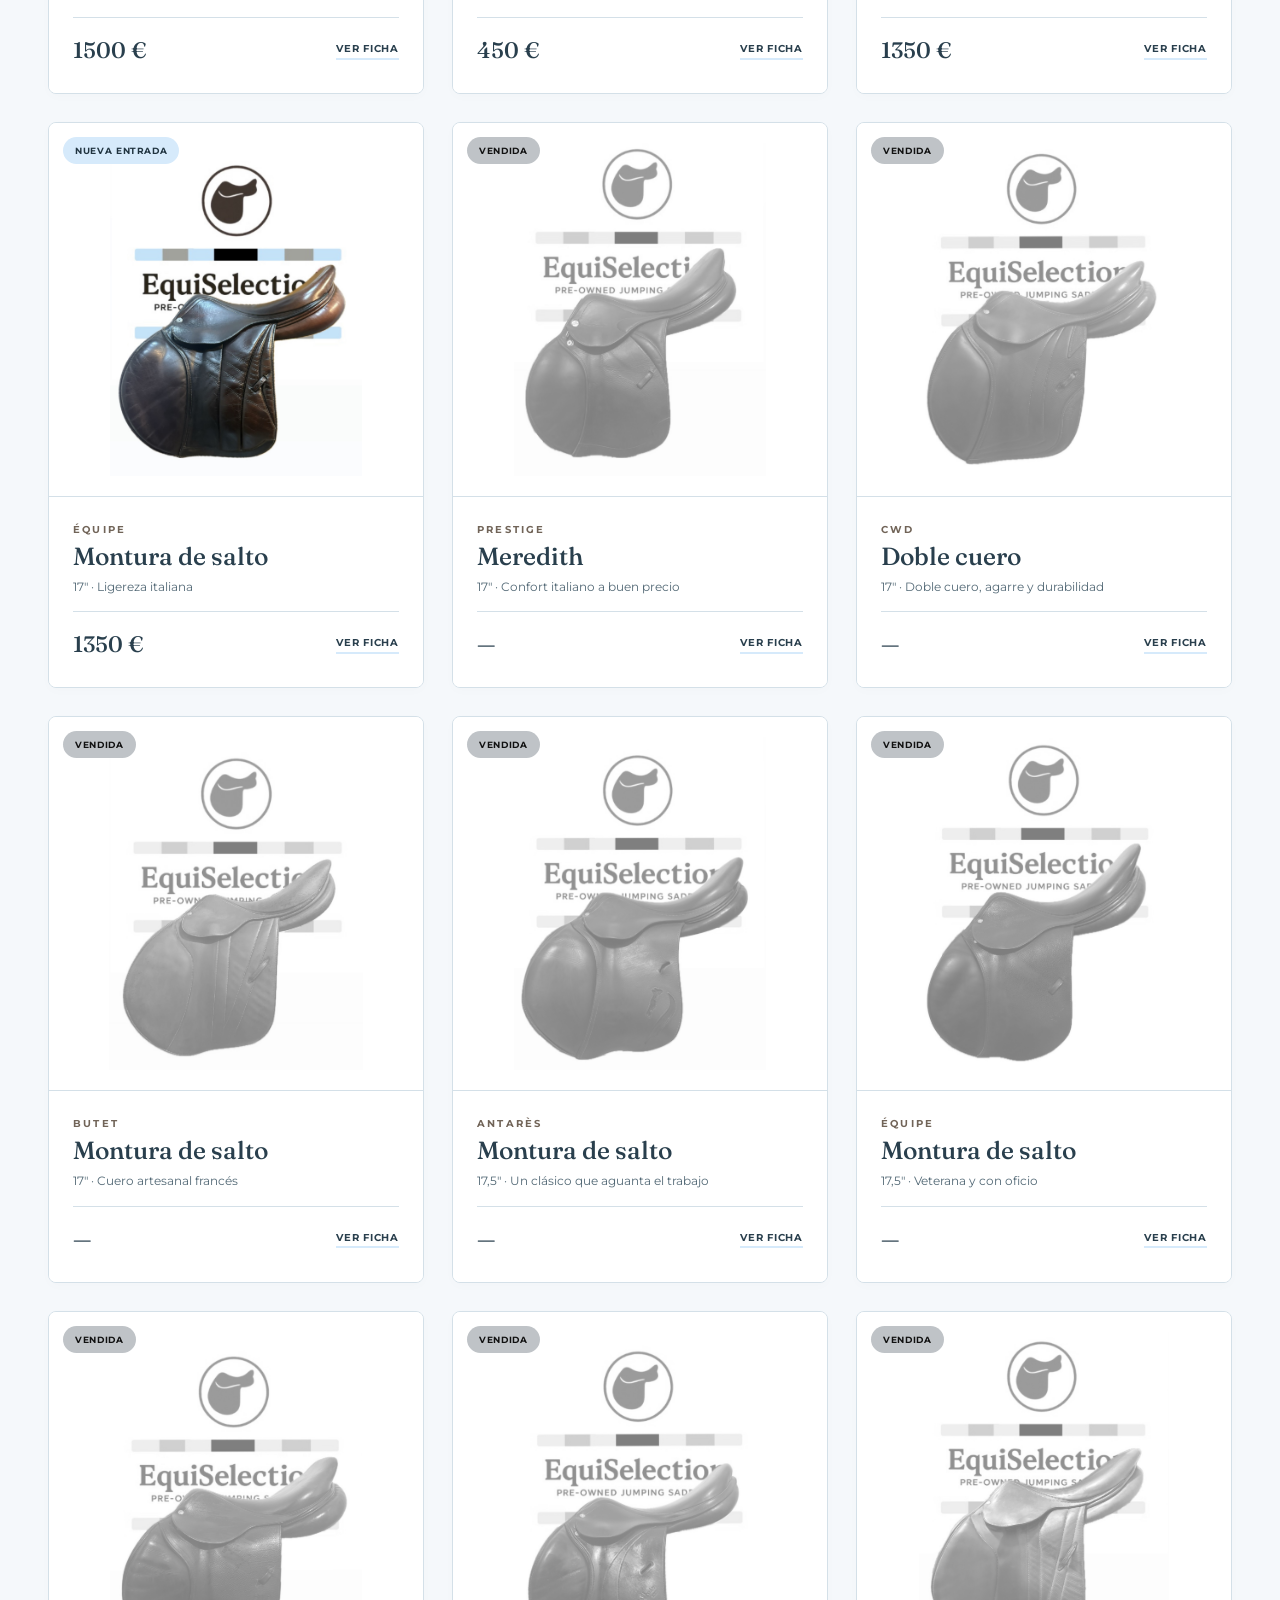
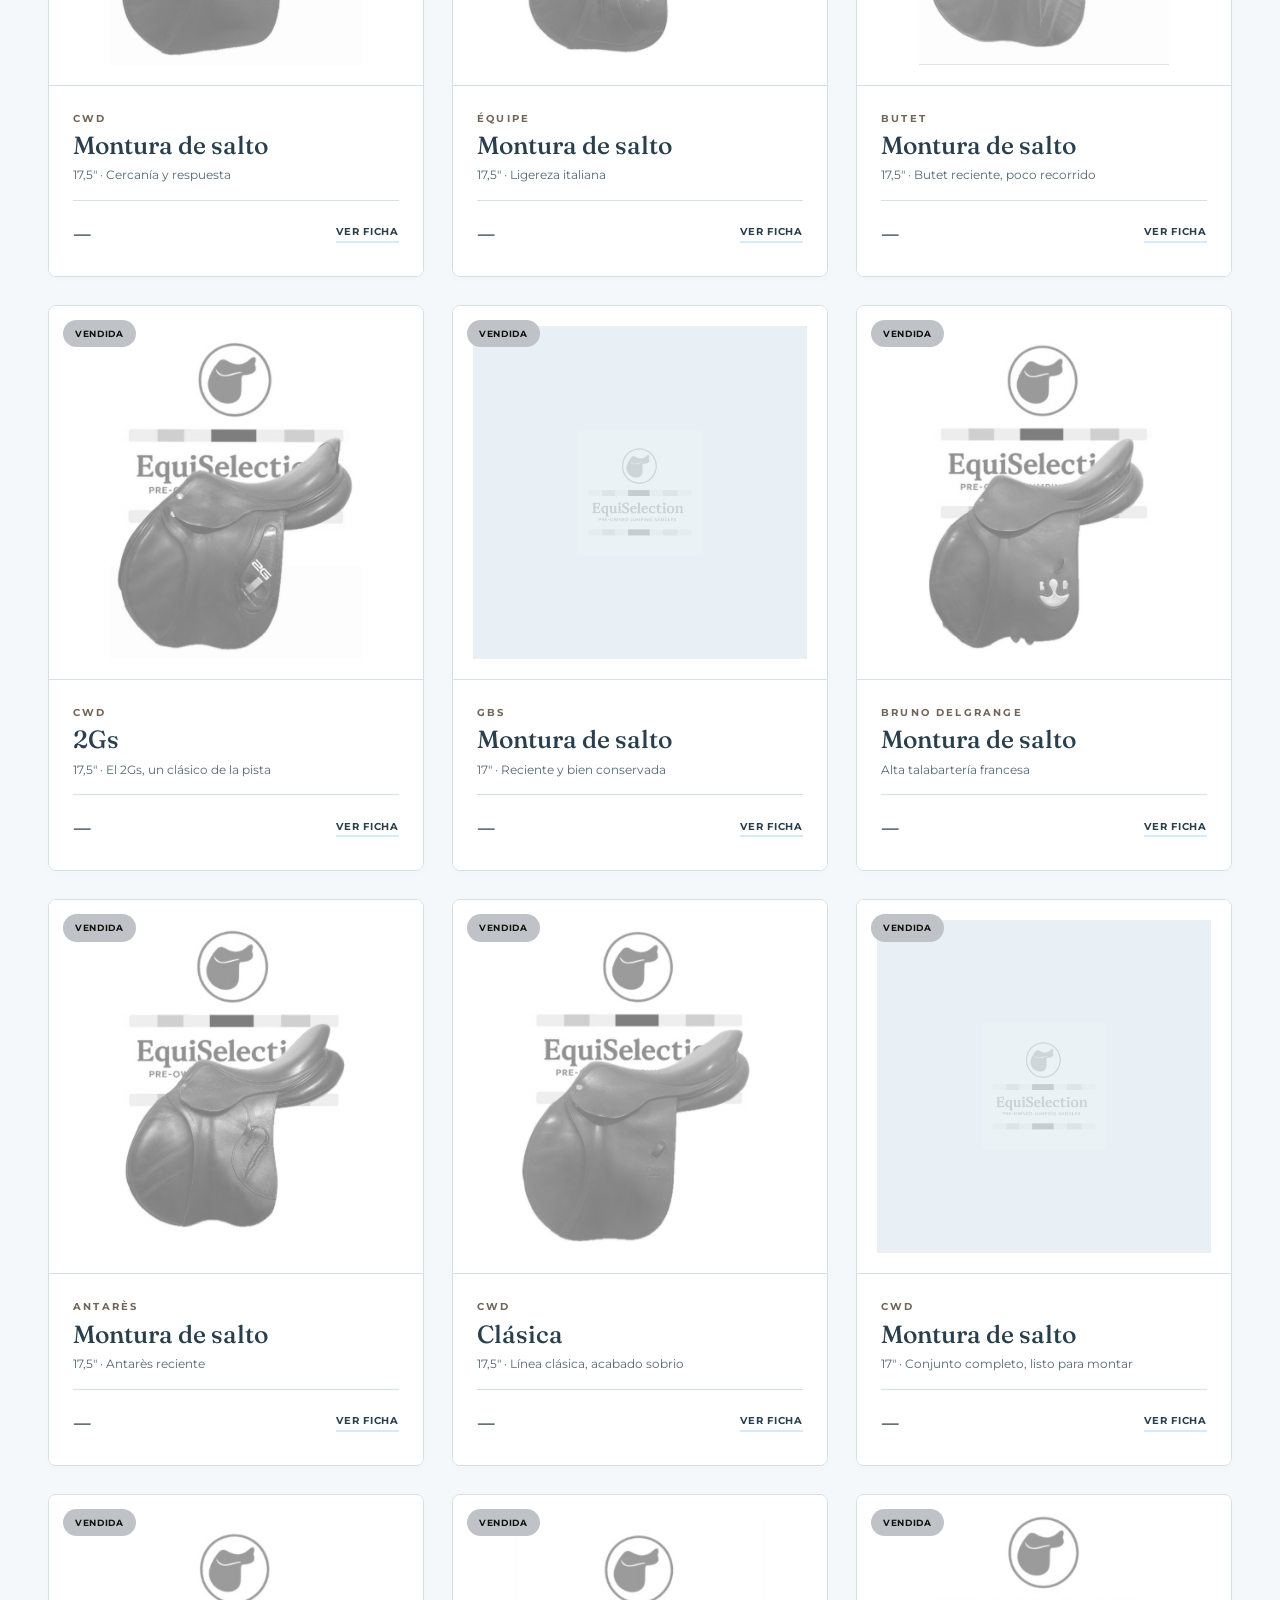
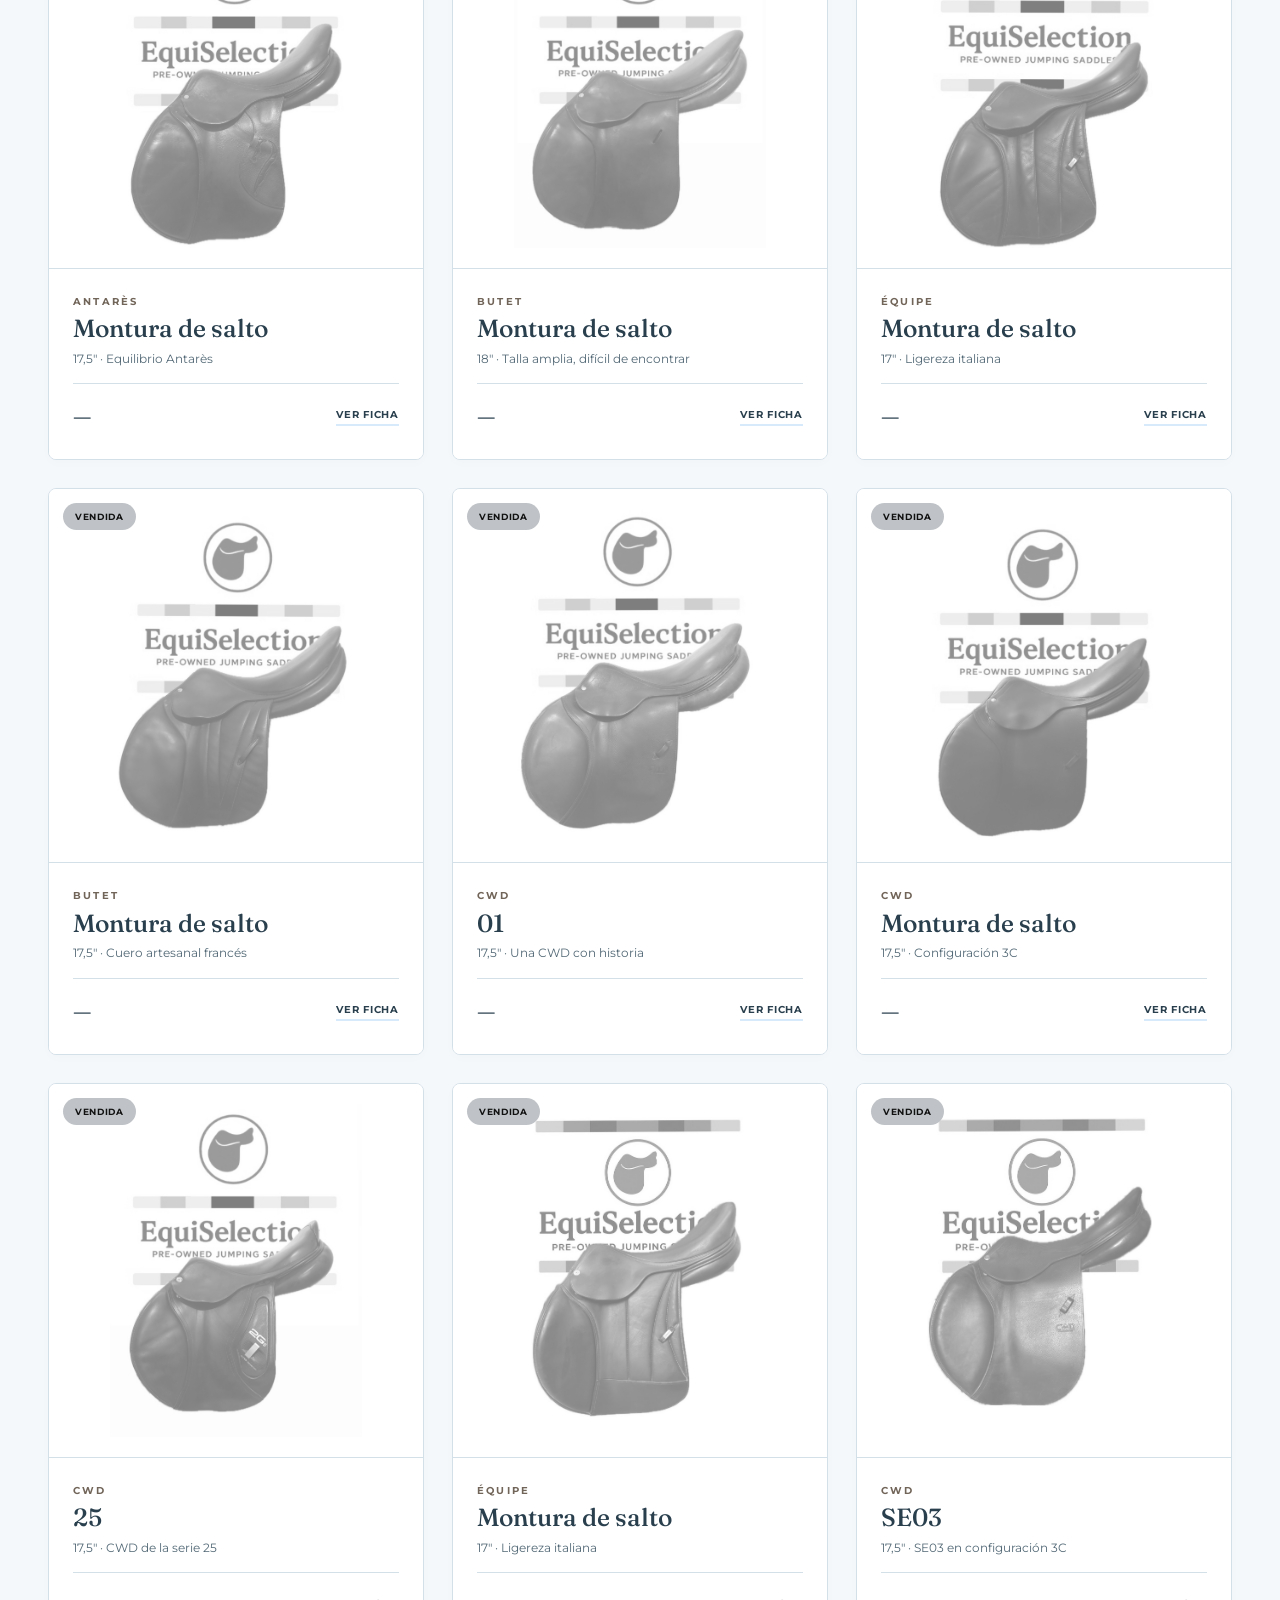
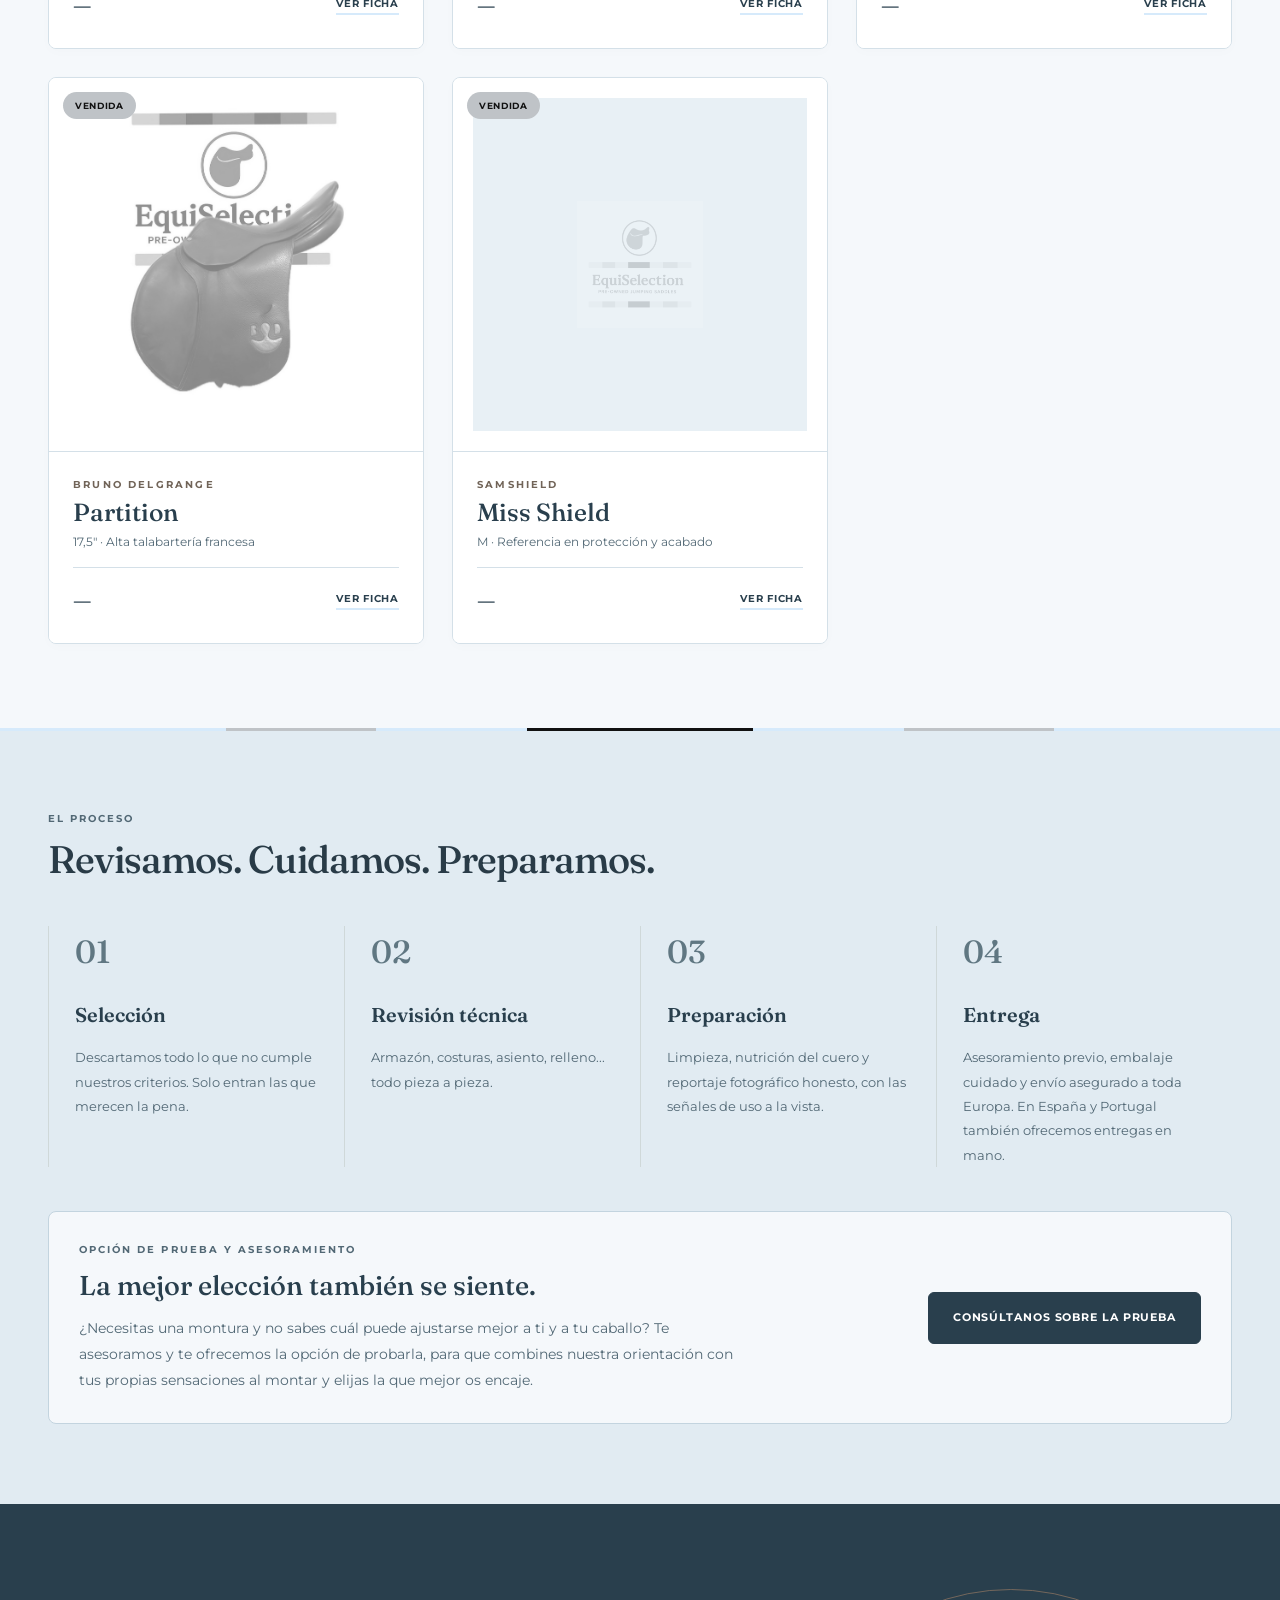
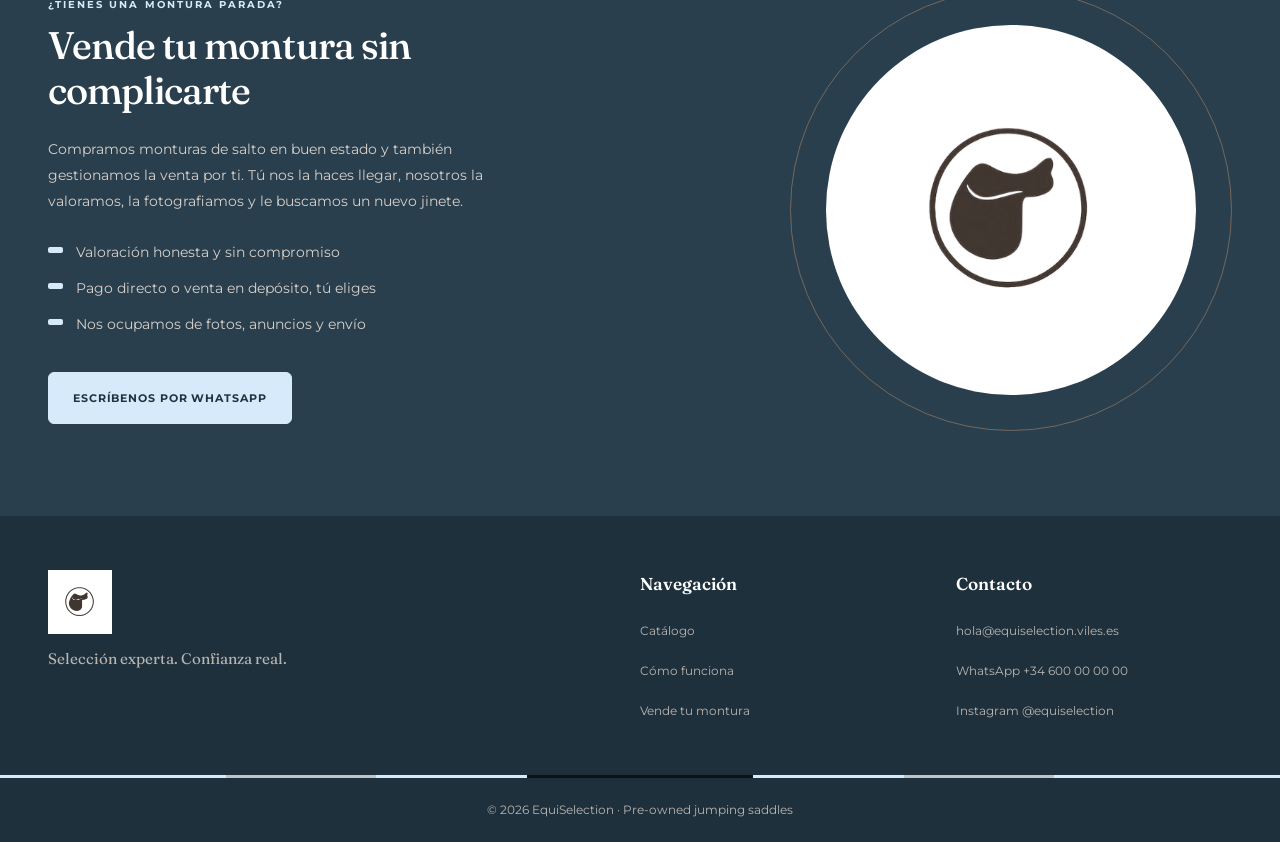
==== commit d2960662: "Add files via upload" ====
--- a/index.html
+++ b/index.html
@@ -61,7 +61,7 @@
   </div>
 </section>
 <div class="confianza contenedor" aria-label="Nuestro compromiso">
-  <span>Selección experta</span><span>Revisión pieza a pieza</span><span>Fotografías al detalle</span><span>Envíos a toda España</span>
+  <span>Selección experta</span><span>Revisión pieza a pieza</span><span>Fotografías al detalle</span><span>Envíos a toda Europa</span>
 </div>
 
 <main id="catalogo" class="contenedor seccion">
@@ -122,12 +122,12 @@
       <li>
         <span class="proceso__num">01</span>
         <h3>Selección</h3>
-        <p>Descartamos todo lo que no cumple nuestros criterios de estado y procedencia. Solo entran las buenas.</p>
+        <p>Descartamos todo lo que no cumple nuestros criterios. Solo entran las que merecen la pena.</p>
       </li>
       <li>
         <span class="proceso__num">02</span>
         <h3>Revisión técnica</h3>
-        <p>Arzón, costuras, equilibrio, relleno y herrajes, pieza a pieza.</p>
+        <p>Armazón, costuras, asiento, relleno... todo pieza a pieza.</p>
       </li>
       <li>
         <span class="proceso__num">03</span>
@@ -137,9 +137,17 @@
       <li>
         <span class="proceso__num">04</span>
         <h3>Entrega</h3>
-        <p>Asesoramiento previo, embalaje cuidado y envío asegurado a toda España.</p>
+        <p>Asesoramiento previo, embalaje cuidado y envío asegurado a toda Europa. En España y Portugal también ofrecemos entregas en mano.</p>
       </li>
     </ol>
+    <div class="prueba" id="prueba">
+      <div>
+        <p class="antetitulo">Opción de prueba y asesoramiento</p>
+        <h3>La mejor elección también se siente.</h3>
+        <p>¿Necesitas una montura y no sabes cuál puede ajustarse mejor a ti y a tu caballo? Te asesoramos y te ofrecemos la opción de probarla, para que combines nuestra orientación con tus propias sensaciones al montar y elijas la que mejor os encaje.</p>
+      </div>
+      <a class="boton boton--oscuro" href="mailto:hola@equiselection.viles.es?subject=Asesoramiento%20y%20prueba%20de%20montura">Consúltanos sobre la prueba</a>
+    </div>
   </div>
 </section>
 
--- a/assets/css/editorial.css
+++ b/assets/css/editorial.css
@@ -1,89 +1,108 @@
-/* EquiSelection: composición editorial sobre el sistema visual original. */
-:root{--hueso:#f7f5f0;--linea:#e3ded5;--azul-suave:#edf3f5;--espresso:#3c322b;--radio:6px;--ancho:1240px}
-body{background:#fcfbf8}
-.cabecera{background:rgba(252,251,248,.97);border-bottom:1px solid var(--linea)}
-.cabecera__fila{min-height:94px}
-.cabecera>.marca-barra{height:3px}
-.nav{font-size:.68rem;letter-spacing:.09em;gap:28px}
-.nav__destacado{background:transparent;color:var(--espresso);border:1px solid var(--linea)!important;border-radius:30px;padding:0 20px}
-.nav__destacado:hover{background:var(--espresso);color:white}
-.hero{padding:52px 0 56px;text-align:left;background:var(--hueso)}
-.hero__grid{display:grid;grid-template-columns:1.12fr 1fr;gap:64px;align-items:center}
-.hero__kicker{display:flex;align-items:center;gap:12px;font-size:.67rem;letter-spacing:.2em}
-.hero__kicker::before{content:"";width:30px;height:2px;background:#81949e}
-.hero__titulo{font-size:clamp(2.6rem,4.5vw,4.2rem);font-weight:500;line-height:1.09;letter-spacing:-.045em;margin:22px 0;max-width:15ch}
-.hero__titulo br{display:none}
-.hero__titulo em{display:block;font-style:italic;color:#6a7c85;font-weight:500}
-.hero__texto{font-size:.92rem;line-height:1.9;max-width:44ch;margin:0 0 30px}
-.hero__acciones{justify-content:flex-start;gap:24px}
-.boton{letter-spacing:.08em;font-size:.7rem;min-height:52px;padding:15px 24px}
-.hero__acciones .boton{gap:30px}
-.hero__acciones .boton span{font-size:1.2rem}
-.hero__enlace{font-size:.67rem;letter-spacing:.06em;box-shadow:none;border-bottom:1px solid #b2aaa0;min-height:36px}
-.hero__nota{font-family:var(--titulo);font-style:italic;color:var(--texto-suave);font-size:.85rem;margin:34px 0 0}
-.hero__visual{margin:0;position:relative;background:white;padding:20px 30px 0;border:1px solid var(--linea);border-radius:160px 160px 6px 6px;overflow:hidden}
-.hero__visual>img{height:440px;width:100%;object-fit:contain}
-.hero__visual figcaption{display:flex;justify-content:space-between;gap:15px;border-top:1px solid var(--linea);padding:17px 0;font-size:.58rem;letter-spacing:.1em;text-transform:uppercase;color:var(--texto-suave)}
-.confianza{display:grid;grid-template-columns:repeat(4,1fr);padding-top:24px;padding-bottom:24px;border-bottom:1px solid var(--linea);text-align:center;gap:16px}
-.confianza span{font-size:.64rem;letter-spacing:.08em;text-transform:uppercase;color:var(--texto-suave)}
-.confianza span+span{border-left:1px solid var(--linea)}
-.seccion{padding:74px 28px 84px}
-.antetitulo{font-size:.64rem;letter-spacing:.2em}
-.seccion__titulo{font-weight:500;letter-spacing:-.025em;font-size:clamp(2rem,3vw,2.8rem)}
-.seccion__encabezado{margin-bottom:30px}
-.seccion__contador{font-size:.65rem}
-.chips{gap:10px}
-.chip{border-radius:30px;font-size:.65rem;letter-spacing:.06em;padding:0 22px}
-.filtros__barra{background:#f1eee8;padding:12px;border:1px solid var(--linea);border-radius:8px}
-.filtros input,.filtros select{font-size:.78rem;border-width:1px}
-.filtros__reset{font-size:.65rem}
-.rejilla{gap:28px}
-.tarjeta{border-radius:8px;border-color:var(--linea);box-shadow:0 3px 12px #3c322b04}
-.tarjeta__barra{display:none}
-.tarjeta__marco{aspect-ratio:1/1;background:white;padding:20px;border-bottom:1px solid var(--linea)}
-.tarjeta:hover .tarjeta__marco img{transform:scale(1.035)}
-.tarjeta__cuerpo{padding:24px;background:#fff}
-.tarjeta__titulo{font-size:1.55rem;font-weight:500}
-.tarjeta__marca{font-size:.62rem;color:#716458}
-.tarjeta__meta{font-size:.78rem}
-.tarjeta__precio{font-size:1.4rem;font-weight:500}
-.tarjeta__ficha{font-size:.6rem;letter-spacing:.08em}
-.etiqueta{border-radius:24px;font-size:.58rem;letter-spacing:.07em;padding:8px 12px}
-main+.marca-barra{height:3px}
-.proceso{padding:80px 0;background:#edf1f1}
-.proceso__lista{gap:0;margin-top:44px}
-.proceso__lista li{background:transparent;border:0;border-left:1px solid #cfd8d9;border-radius:0;padding:0 26px}
-.proceso__num{font-size:2rem;font-weight:500;color:#607782;margin-bottom:20px}
-.proceso__lista h3{font-size:1.25rem;margin-bottom:14px}
-.proceso__lista p{font-size:.82rem;line-height:1.85}
-.vende{padding:85px 0;background:#382f29}
-.vende__fila{gap:80px}
-.vende .seccion__titulo{max-width:19ch;margin-bottom:24px}
-.vende__texto,.vende__lista li{font-size:.88rem;line-height:1.85}
-.vende__emblema{border:1px solid #74675c;aspect-ratio:1;border-radius:50%;padding:35px;align-items:center}
-.vende__emblema img{width:100%;border-radius:50%}
-.pie{background:#29241f}
-.pie__bloque p{font-size:.76rem;overflow-wrap:anywhere}
-.pie__lema{font-size:.95rem}
-.pie .marca-barra{height:3px}
-.pie__legal{color:#b9b5b1}
-.ficha{padding:40px 28px 80px}
-.galeria__principal{background:white;border:1px solid var(--linea);padding:28px;border-radius:12px}
-.galeria__miniaturas button{border-radius:6px}
-.ficha__titulo{font-weight:500;letter-spacing:-.035em}
-.ficha__descripcion{font-size:.94rem;line-height:1.9}
-@media(min-width:861px){.ficha__grid>div:last-child{position:sticky;top:125px}}
-@media(max-width:1000px){.hero__grid{gap:30px}.nav{gap:15px;font-size:.61rem}.hero__visual>img{height:380px}.proceso__lista{grid-template-columns:repeat(2,1fr);gap:30px}}
-@media(max-width:640px){
- .contenedor{padding-left:22px;padding-right:22px}.cabecera__fila{min-height:76px}.nav{padding:8px 22px 20px;font-size:.72rem}.logo img{height:42px}
- .hero{padding:32px 0}.hero__grid{grid-template-columns:1fr;gap:30px}.hero__titulo{font-size:2.8rem;max-width:16ch;margin:20px 0}.hero__texto{font-size:.87rem;max-width:42ch}.hero__acciones{flex-direction:row;align-items:center;gap:18px}.hero__acciones .boton{width:auto;gap:18px}.hero__enlace{font-size:.62rem}.hero__nota{margin-top:22px;font-size:.8rem}
- .hero__visual{border-radius:120px 120px 6px 6px;padding:16px 24px 0}.hero__visual>img{height:300px}.hero__visual figcaption{font-size:.52rem}
- .confianza{grid-template-columns:1fr 1fr;row-gap:18px;padding-top:22px;padding-bottom:22px}.confianza span{font-size:.56rem}.confianza span:nth-child(3){border-left:0}
- .seccion{padding:44px 22px 52px}.seccion__encabezado{gap:12px}.chips{margin:0 -22px;padding:0 22px 4px}.chip{font-size:.62rem;padding:0 18px}.filtros__toggle{font-size:.65rem;padding:0 12px}.filtros__barra{padding:9px}.filtros__buscar{font-size:.78rem}
- .tarjeta__marco{padding:18px}.tarjeta__cuerpo{padding:22px}.rejilla{gap:24px}.proceso,.vende{padding:48px 0}.proceso__lista{grid-template-columns:1fr;gap:25px;margin-top:30px}.proceso__lista li{padding:0 0 0 20px}.proceso__num{display:block;margin:0 0 8px;font-size:1.5rem}.proceso__lista h3{display:block}.vende__emblema{display:none}.vende__fila{gap:0}.pie__legal{text-align:center;padding:22px}.ficha{padding:28px 22px 56px}
-}
+/* EquiSelection: composición editorial sobre el sistema visual original. */
+:root{--hueso:#f7f5f0;--linea:#e3ded5;--azul-suave:#edf3f5;--espresso:#3c322b;--radio:6px;--ancho:1240px}
+body{background:#fcfbf8}
+.cabecera{background:rgba(252,251,248,.97);border-bottom:1px solid var(--linea)}
+.cabecera__fila{min-height:94px}
+.cabecera>.marca-barra{height:3px}
+.nav{font-size:.68rem;letter-spacing:.09em;gap:28px}
+.nav__destacado{background:transparent;color:var(--espresso);border:1px solid var(--linea)!important;border-radius:30px;padding:0 20px}
+.nav__destacado:hover{background:var(--espresso);color:white}
+.hero{padding:52px 0 56px;text-align:left;background:var(--hueso)}
+.hero__grid{display:grid;grid-template-columns:1.12fr 1fr;gap:64px;align-items:center}
+.hero__kicker{display:flex;align-items:center;gap:12px;font-size:.67rem;letter-spacing:.2em}
+.hero__kicker::before{content:"";width:30px;height:2px;background:#81949e}
+.hero__titulo{font-size:clamp(2.6rem,4.5vw,4.2rem);font-weight:500;line-height:1.09;letter-spacing:-.045em;margin:22px 0;max-width:15ch}
+.hero__titulo br{display:none}
+.hero__titulo em{display:block;font-style:italic;color:#6a7c85;font-weight:500}
+.hero__texto{font-size:.92rem;line-height:1.9;max-width:44ch;margin:0 0 30px}
+.hero__acciones{justify-content:flex-start;gap:24px}
+.boton{letter-spacing:.08em;font-size:.7rem;min-height:52px;padding:15px 24px}
+.hero__acciones .boton{gap:30px}
+.hero__acciones .boton span{font-size:1.2rem}
+.hero__enlace{font-size:.67rem;letter-spacing:.06em;box-shadow:none;border-bottom:1px solid #b2aaa0;min-height:36px}
+.hero__nota{font-family:var(--titulo);font-style:italic;color:var(--texto-suave);font-size:.85rem;margin:34px 0 0}
+.hero__visual{margin:0;position:relative;background:white;padding:20px 30px 0;border:1px solid var(--linea);border-radius:160px 160px 6px 6px;overflow:hidden}
+.hero__visual>img{height:440px;width:100%;object-fit:contain}
+.hero__visual figcaption{display:flex;justify-content:space-between;gap:15px;border-top:1px solid var(--linea);padding:17px 0;font-size:.58rem;letter-spacing:.1em;text-transform:uppercase;color:var(--texto-suave)}
+.confianza{display:grid;grid-template-columns:repeat(4,1fr);padding-top:24px;padding-bottom:24px;border-bottom:1px solid var(--linea);text-align:center;gap:16px}
+.confianza span{font-size:.64rem;letter-spacing:.08em;text-transform:uppercase;color:var(--texto-suave)}
+.confianza span+span{border-left:1px solid var(--linea)}
+.seccion{padding:74px 28px 84px}
+.antetitulo{font-size:.64rem;letter-spacing:.2em}
+.seccion__titulo{font-weight:500;letter-spacing:-.025em;font-size:clamp(2rem,3vw,2.8rem)}
+.seccion__encabezado{margin-bottom:30px}
+.seccion__contador{font-size:.65rem}
+.chips{gap:10px}
+.chip{border-radius:30px;font-size:.65rem;letter-spacing:.06em;padding:0 22px}
+.filtros__barra{background:#f1eee8;padding:12px;border:1px solid var(--linea);border-radius:8px}
+.filtros input,.filtros select{font-size:.78rem;border-width:1px}
+.filtros__reset{font-size:.65rem}
+.rejilla{gap:28px}
+.tarjeta{border-radius:8px;border-color:var(--linea);box-shadow:0 3px 12px #3c322b04}
+.tarjeta__barra{display:none}
+.tarjeta__marco{aspect-ratio:1/1;background:white;padding:20px;border-bottom:1px solid var(--linea)}
+.tarjeta:hover .tarjeta__marco img{transform:scale(1.035)}
+.tarjeta__cuerpo{padding:24px;background:#fff}
+.tarjeta__titulo{font-size:1.55rem;font-weight:500}
+.tarjeta__marca{font-size:.62rem;color:#716458}
+.tarjeta__meta{font-size:.78rem}
+.tarjeta__precio{font-size:1.4rem;font-weight:500}
+.tarjeta__ficha{font-size:.6rem;letter-spacing:.08em}
+.etiqueta{border-radius:24px;font-size:.58rem;letter-spacing:.07em;padding:8px 12px}
+main+.marca-barra{height:3px}
+.proceso{padding:80px 0;background:#edf1f1}
+.proceso__lista{gap:0;margin-top:44px}
+.proceso__lista li{background:transparent;border:0;border-left:1px solid #cfd8d9;border-radius:0;padding:0 26px}
+.proceso__num{font-size:2rem;font-weight:500;color:#607782;margin-bottom:20px}
+.proceso__lista h3{font-size:1.25rem;margin-bottom:14px}
+.proceso__lista p{font-size:.82rem;line-height:1.85}
+.vende{padding:85px 0;background:#382f29}
+.vende__fila{gap:80px}
+.vende .seccion__titulo{max-width:19ch;margin-bottom:24px}
+.vende__texto,.vende__lista li{font-size:.88rem;line-height:1.85}
+.vende__emblema{border:1px solid #74675c;aspect-ratio:1;border-radius:50%;padding:35px;align-items:center}
+.vende__emblema img{width:100%;border-radius:50%}
+.pie{background:#29241f}
+.pie__bloque p{font-size:.76rem;overflow-wrap:anywhere}
+.pie__lema{font-size:.95rem}
+.pie .marca-barra{height:3px}
+.pie__legal{color:#b9b5b1}
+.ficha{padding:40px 28px 80px}
+.galeria__principal{background:white;border:1px solid var(--linea);padding:28px;border-radius:12px}
+.galeria__miniaturas button{border-radius:6px}
+.ficha__titulo{font-weight:500;letter-spacing:-.035em}
+.ficha__descripcion{font-size:.94rem;line-height:1.9}
+@media(min-width:861px){.ficha__grid>div:last-child{position:sticky;top:125px}}
+@media(max-width:1000px){.hero__grid{gap:30px}.nav{gap:15px;font-size:.61rem}.hero__visual>img{height:380px}.proceso__lista{grid-template-columns:repeat(2,1fr);gap:30px}}
+@media(max-width:640px){
+ .contenedor{padding-left:22px;padding-right:22px}.cabecera__fila{min-height:76px}.nav{padding:8px 22px 20px;font-size:.72rem}.logo img{height:42px}
+ .hero{padding:32px 0}.hero__grid{grid-template-columns:1fr;gap:30px}.hero__titulo{font-size:2.8rem;max-width:16ch;margin:20px 0}.hero__texto{font-size:.87rem;max-width:42ch}.hero__acciones{flex-direction:row;align-items:center;gap:18px}.hero__acciones .boton{width:auto;gap:18px}.hero__enlace{font-size:.62rem}.hero__nota{margin-top:22px;font-size:.8rem}
+ .hero__visual{border-radius:120px 120px 6px 6px;padding:16px 24px 0}.hero__visual>img{height:300px}.hero__visual figcaption{font-size:.52rem}
+ .confianza{grid-template-columns:1fr 1fr;row-gap:18px;padding-top:22px;padding-bottom:22px}.confianza span{font-size:.56rem}.confianza span:nth-child(3){border-left:0}
+ .seccion{padding:44px 22px 52px}.seccion__encabezado{gap:12px}.chips{margin:0 -22px;padding:0 22px 4px}.chip{font-size:.62rem;padding:0 18px}.filtros__toggle{font-size:.65rem;padding:0 12px}.filtros__barra{padding:9px}.filtros__buscar{font-size:.78rem}
+ .tarjeta__marco{padding:18px}.tarjeta__cuerpo{padding:22px}.rejilla{gap:24px}.proceso,.vende{padding:48px 0}.proceso__lista{grid-template-columns:1fr;gap:25px;margin-top:30px}.proceso__lista li{padding:0 0 0 20px}.proceso__num{display:block;margin:0 0 8px;font-size:1.5rem}.proceso__lista h3{display:block}.vende__emblema{display:none}.vende__fila{gap:0}.pie__legal{text-align:center;padding:22px}.ficha{padding:28px 22px 56px}
+}
 @media(prefers-reduced-motion:reduce){.tarjeta:hover .tarjeta__marco img{transform:none}}
-.logo{display:flex;align-items:center;gap:10px;flex-shrink:0}
-.logo__nombre{font-family:var(--titulo);font-size:1.6rem;line-height:1.1;letter-spacing:-.05em}
-.logo__nombre small{display:block;font-family:var(--cuerpo);font-size:.42rem;font-weight:500;letter-spacing:.13em;margin-top:7px}
+.logo{display:flex;align-items:center;gap:10px;flex-shrink:0}
+.logo__nombre{font-family:var(--titulo);font-size:1.6rem;line-height:1.1;letter-spacing:-.05em}
+.logo__nombre small{display:block;font-family:var(--cuerpo);font-size:.42rem;font-weight:500;letter-spacing:.13em;margin-top:7px}
 @media(max-width:640px){.logo__nombre{font-size:1.35rem}.logo__nombre small{font-size:.36rem}.logo img{height:38px}}
+
+/* Paleta azul aprobada */
+
+:root{--hueso:#e8f0f5;--linea:#d4e0e8;--texto:#293b47;--texto-suave:#526875;--espresso:#293f4d;--espresso-osc:#203440}
+body{background:#f5f8fb}
+.cabecera{background:rgba(245,248,251,.97)}
+.hero__titulo em{color:#52788c}
+.hero__kicker::before{background:#52788c}
+.filtros__barra{background:#e8eff5}
+.proceso{background:#e1ebf2}
+.vende{background:#293f4d}
+.pie{background:#1e303c}
+@media(max-width:640px){.nav{background:#f5f8fb}}
+
+.prueba{margin-top:44px;padding:30px;border:1px solid #c3d4df;border-radius:8px;background:#f5f8fb;display:grid;grid-template-columns:1fr auto;gap:32px;align-items:center}
+.prueba h3{font-family:var(--titulo);font-weight:500;font-size:1.7rem;line-height:1.2;margin:0 0 14px;color:var(--espresso)}
+.prueba p:last-child{margin:0;max-width:74ch;font-size:.88rem;line-height:1.85;color:var(--texto-suave)}
+@media(max-width:860px){.prueba{grid-template-columns:1fr;gap:22px;padding:24px}.prueba .boton{justify-self:start}}
+.prueba{scroll-margin-top:110px}
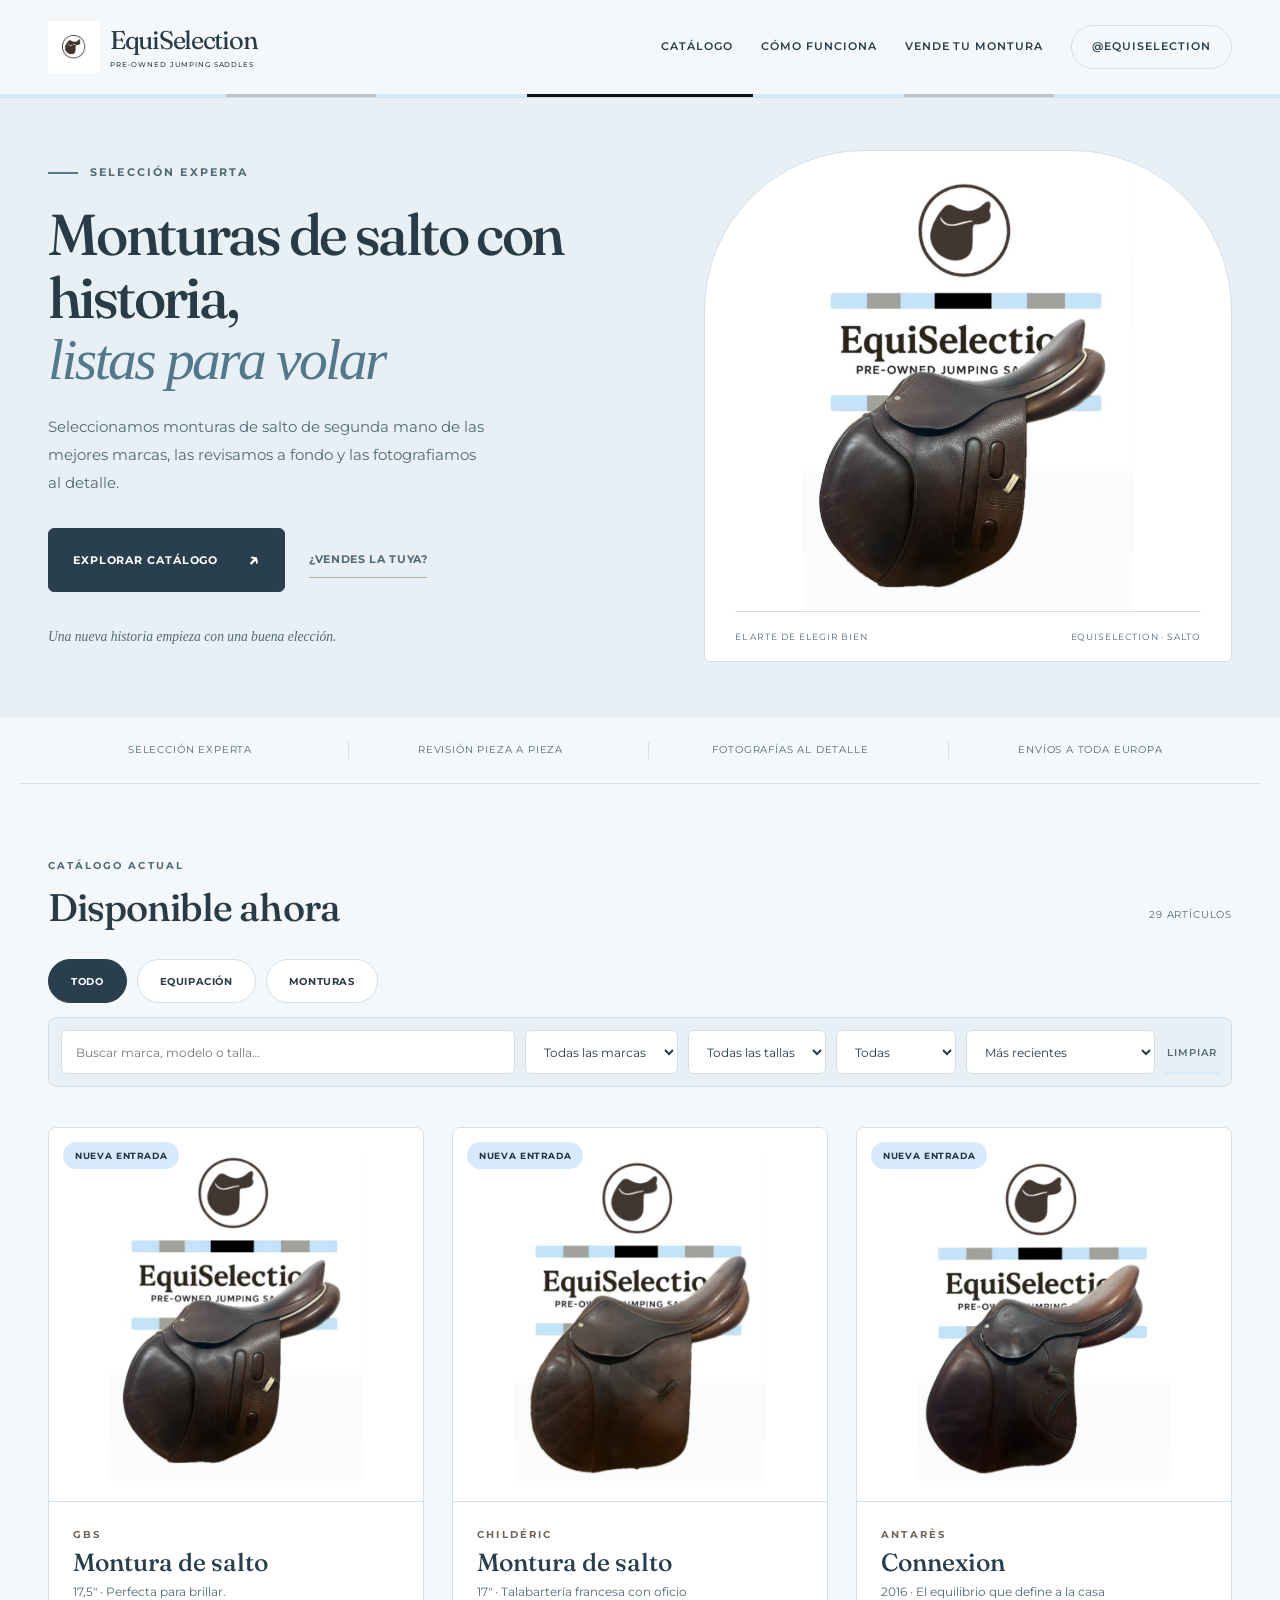
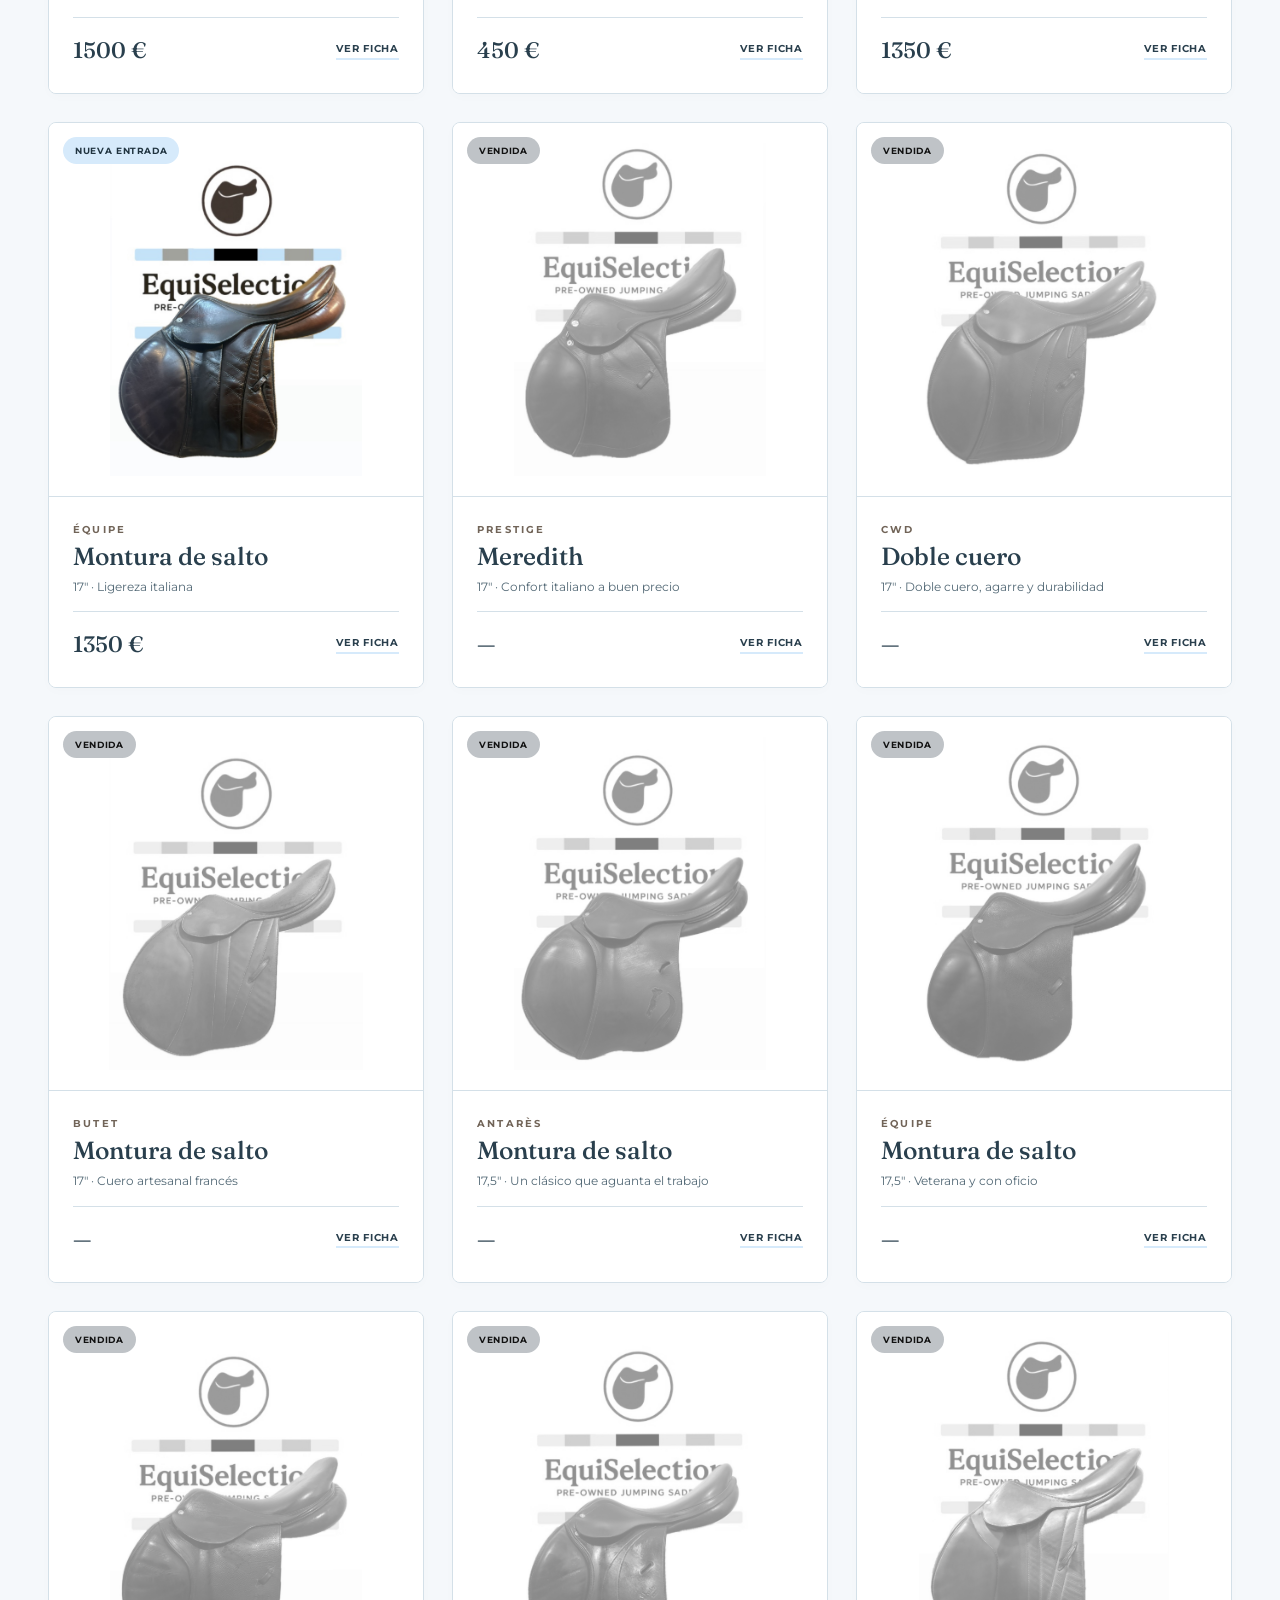
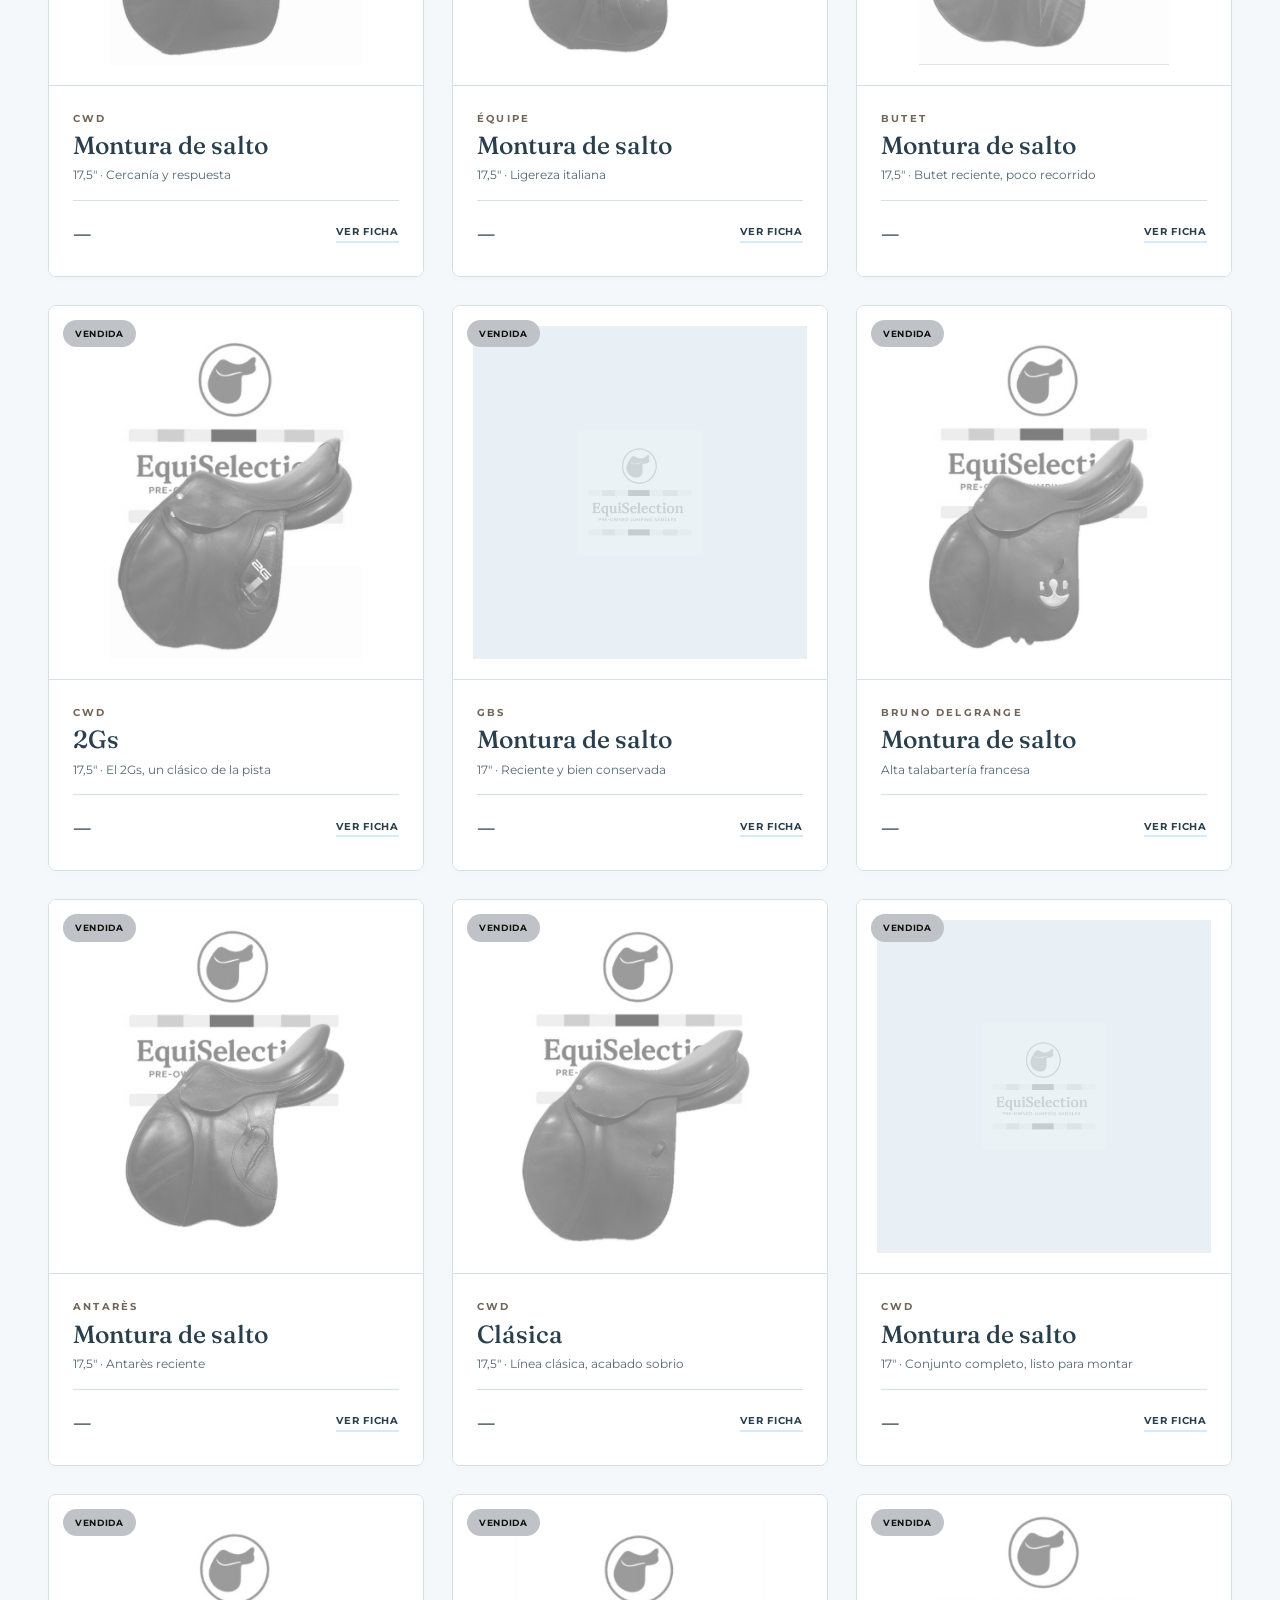
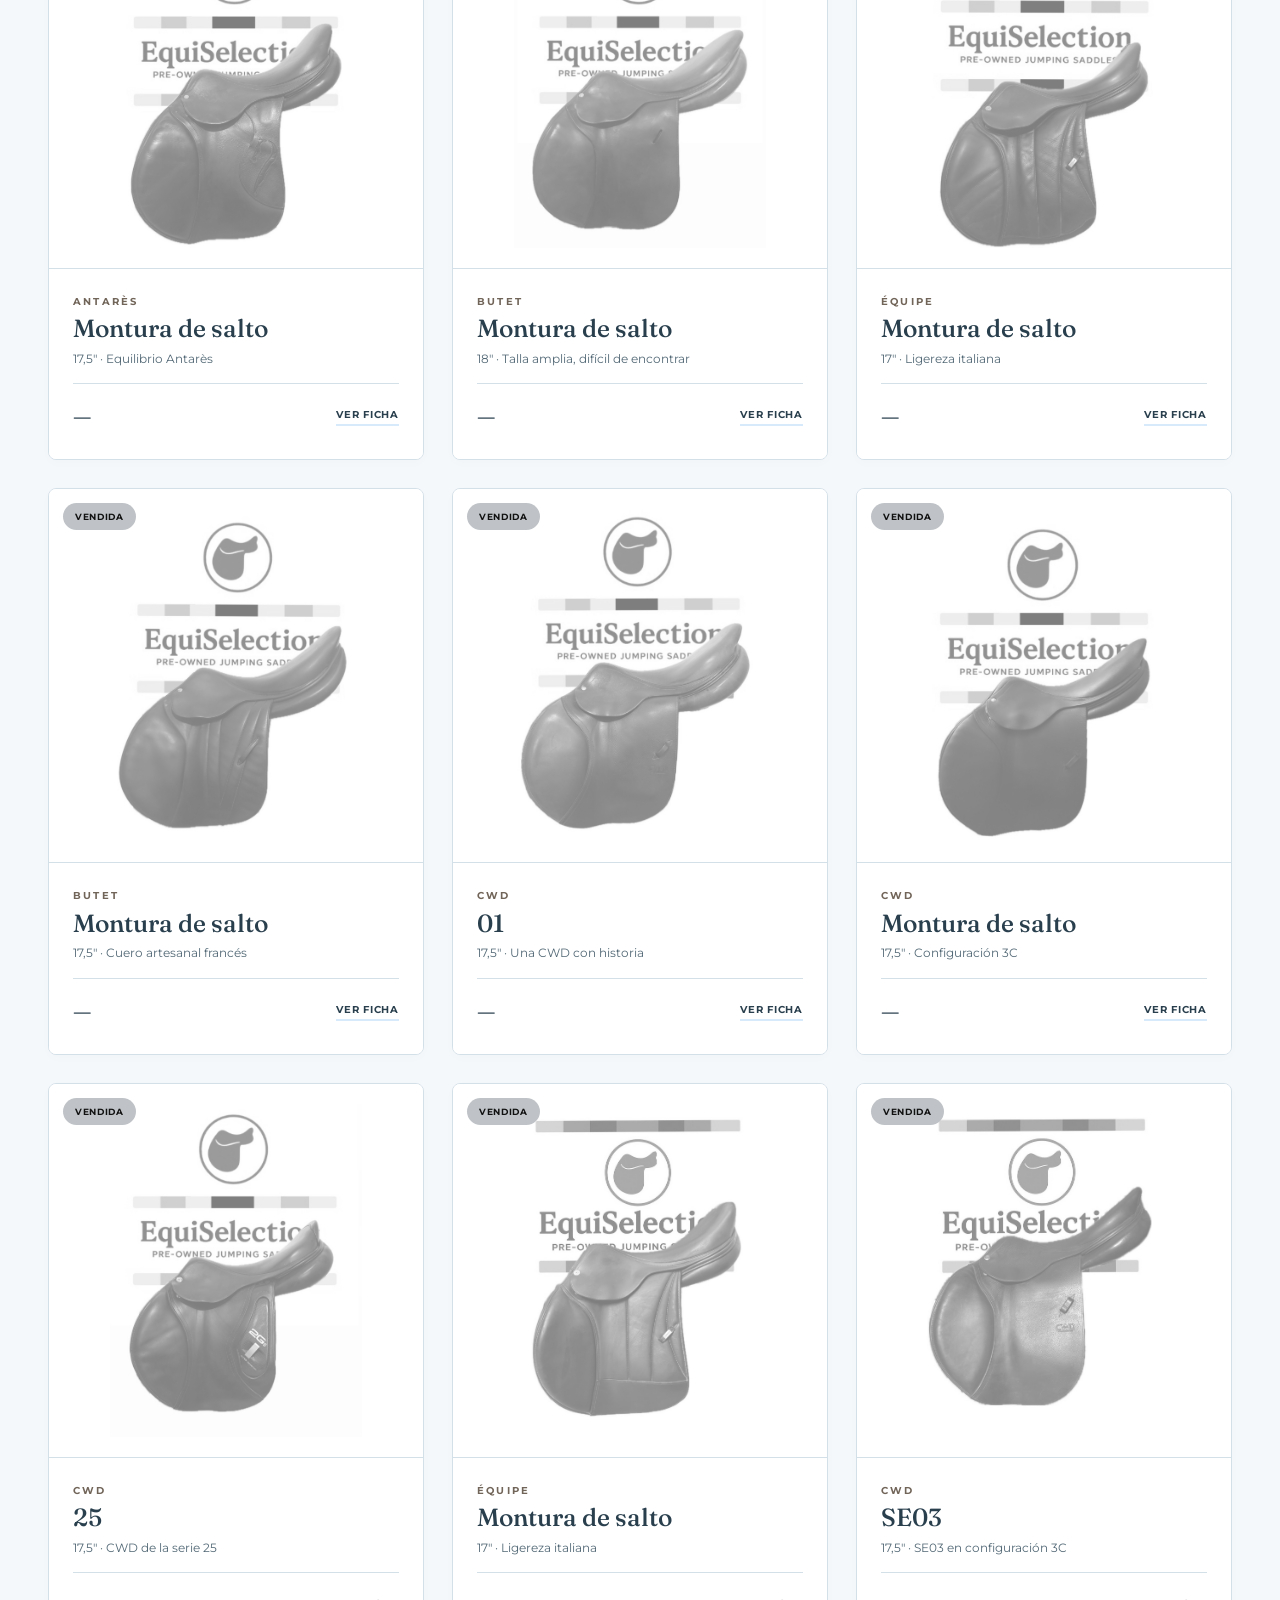
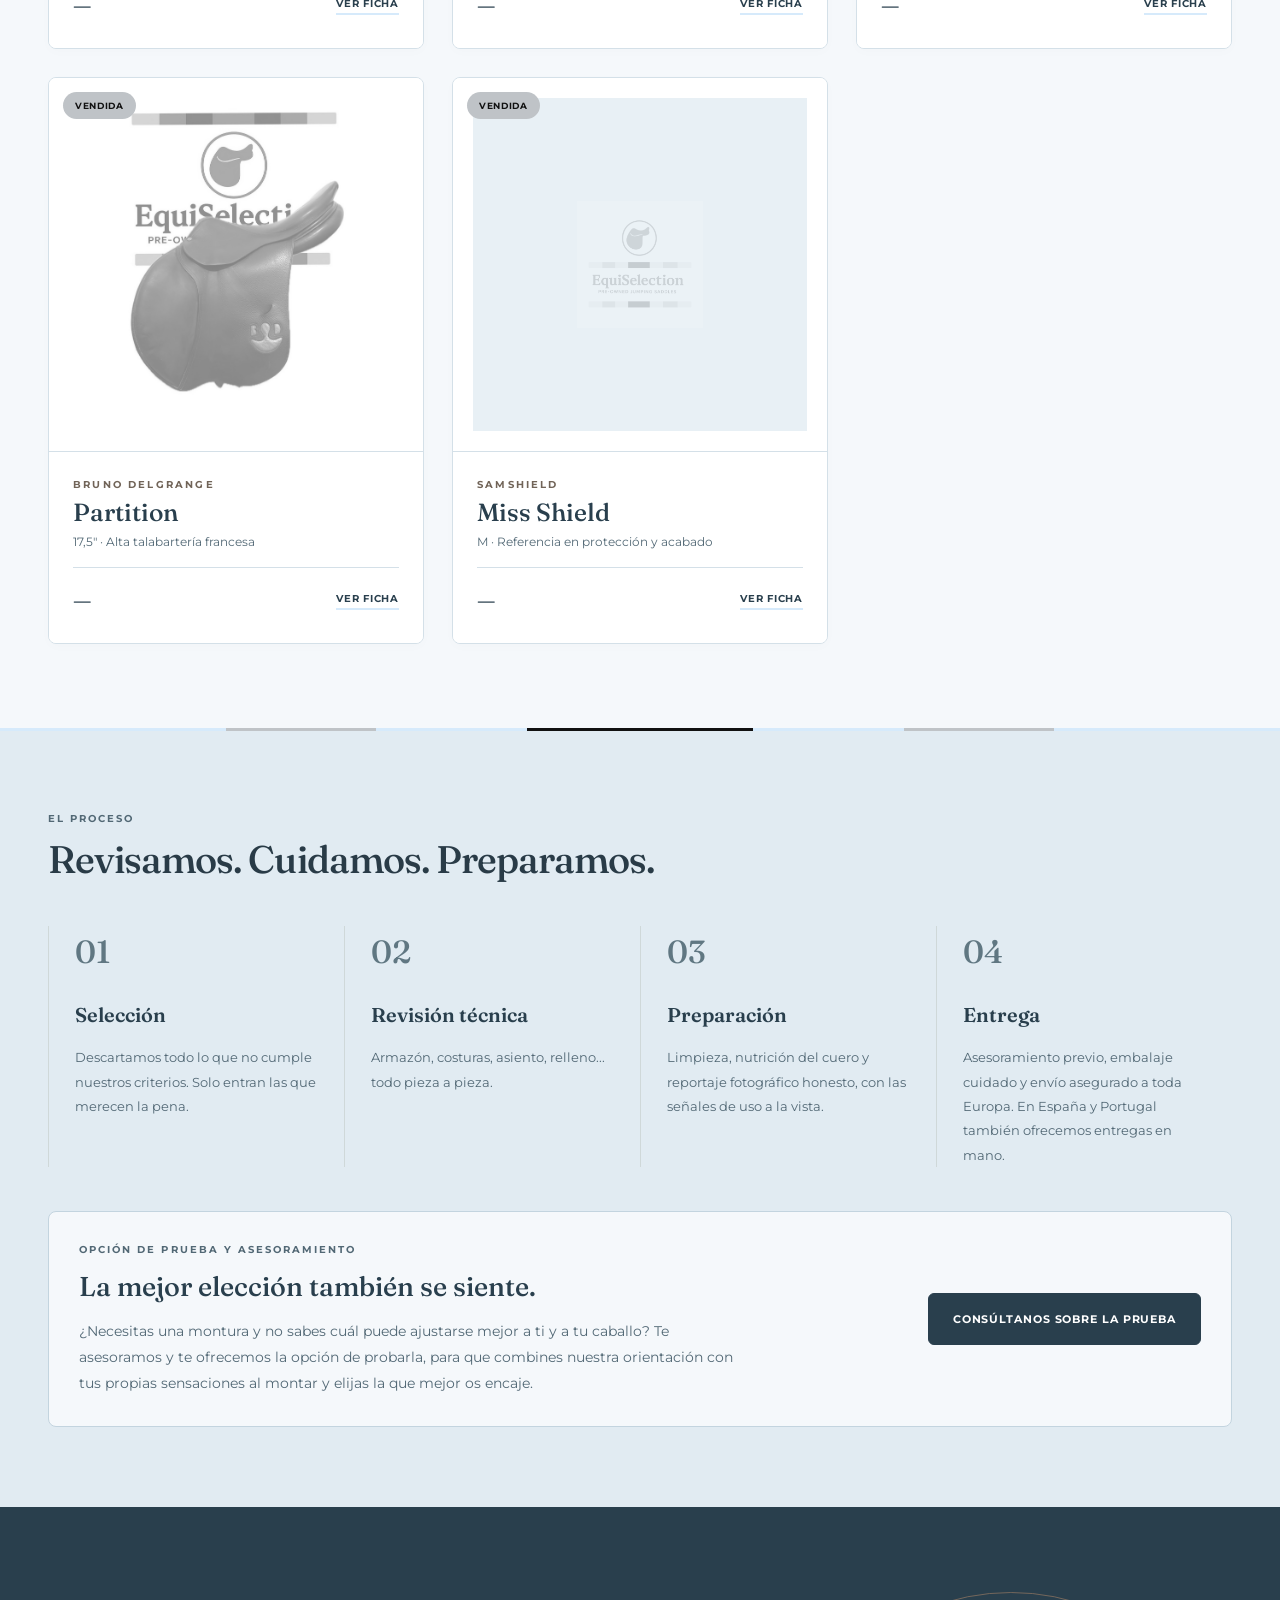
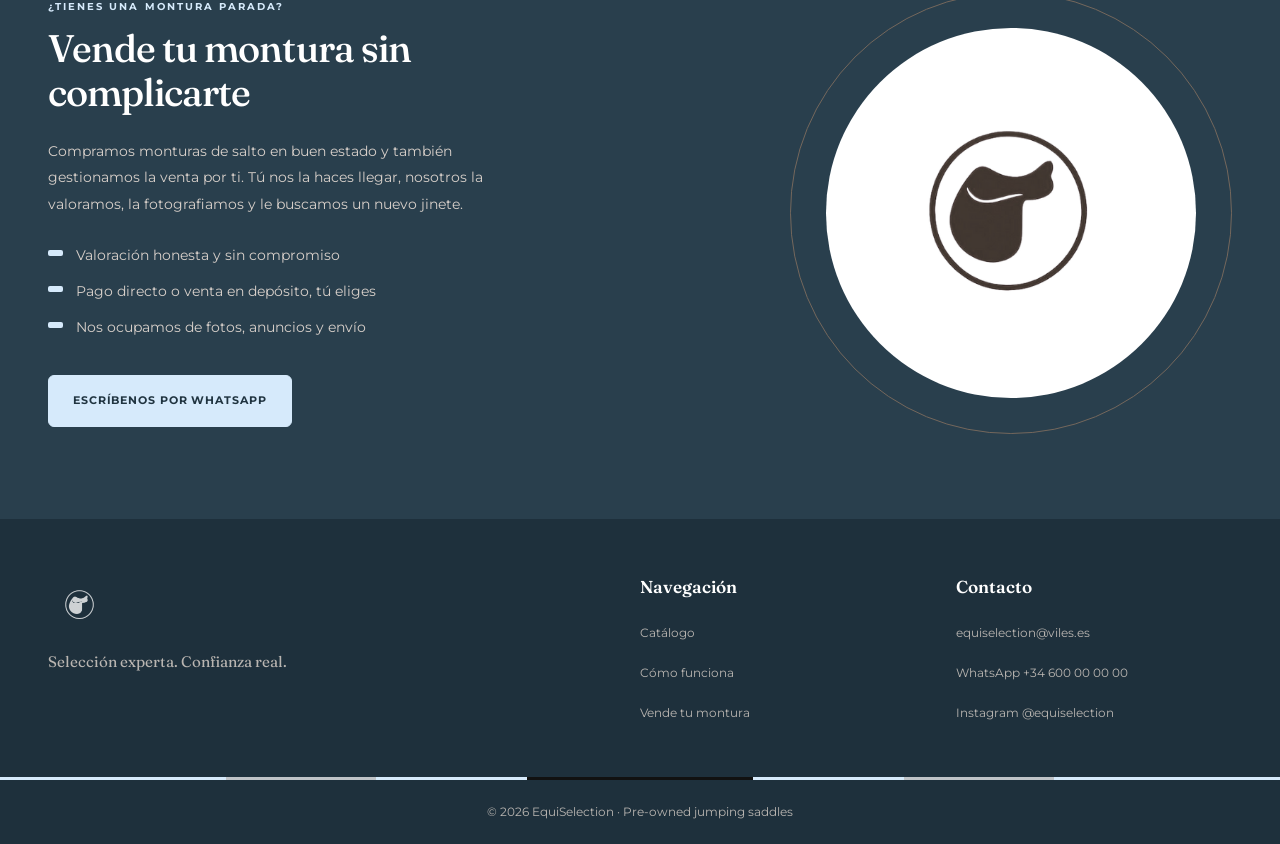
==== commit f369a1e9: "Add files via upload" ====
--- a/index.html
+++ b/index.html
@@ -146,7 +146,7 @@
         <h3>La mejor elección también se siente.</h3>
         <p>¿Necesitas una montura y no sabes cuál puede ajustarse mejor a ti y a tu caballo? Te asesoramos y te ofrecemos la opción de probarla, para que combines nuestra orientación con tus propias sensaciones al montar y elijas la que mejor os encaje.</p>
       </div>
-      <a class="boton boton--oscuro" href="mailto:hola@equiselection.viles.es?subject=Asesoramiento%20y%20prueba%20de%20montura">Consúltanos sobre la prueba</a>
+      <a class="boton boton--oscuro" href="mailto:equiselection@viles.es?subject=Asesoramiento%20y%20prueba%20de%20montura">Consúltanos sobre la prueba</a>
     </div>
   </div>
 </section>
@@ -188,7 +188,7 @@
     </div>
     <div class="pie__bloque">
       <h3>Contacto</h3>
-      <p><a href="mailto:hola@equiselection.viles.es">hola@equiselection.viles.es</a></p>
+      <p><a href="mailto:equiselection@viles.es">equiselection@viles.es</a></p>
       <p><a href="https://wa.me/34600000000">WhatsApp +34 600 00 00 00</a></p>
       <p><a href="https://instagram.com/equiselection" rel="noopener">Instagram @equiselection</a></p>
     </div>
--- a/assets/css/editorial.css
+++ b/assets/css/editorial.css
@@ -106,3 +106,8 @@
 .prueba p:last-child{margin:0;max-width:74ch;font-size:.88rem;line-height:1.85;color:var(--texto-suave)}
 @media(max-width:860px){.prueba{grid-template-columns:1fr;gap:22px;padding:24px}.prueba .boton{justify-self:start}}
 .prueba{scroll-margin-top:110px}
+/* Desactivar las formas irregulares de Fraunces en el título de prueba. */
+.prueba h3{font-variation-settings:"WONK" 0;font-kerning:normal;letter-spacing:normal;line-height:1.3}
+/* El blanco se vuelve negro y la mezcla screen lo integra en el fondo del pie. */
+.pie{isolation:isolate}
+.pie__logo{filter:grayscale(1) invert(1);mix-blend-mode:screen}
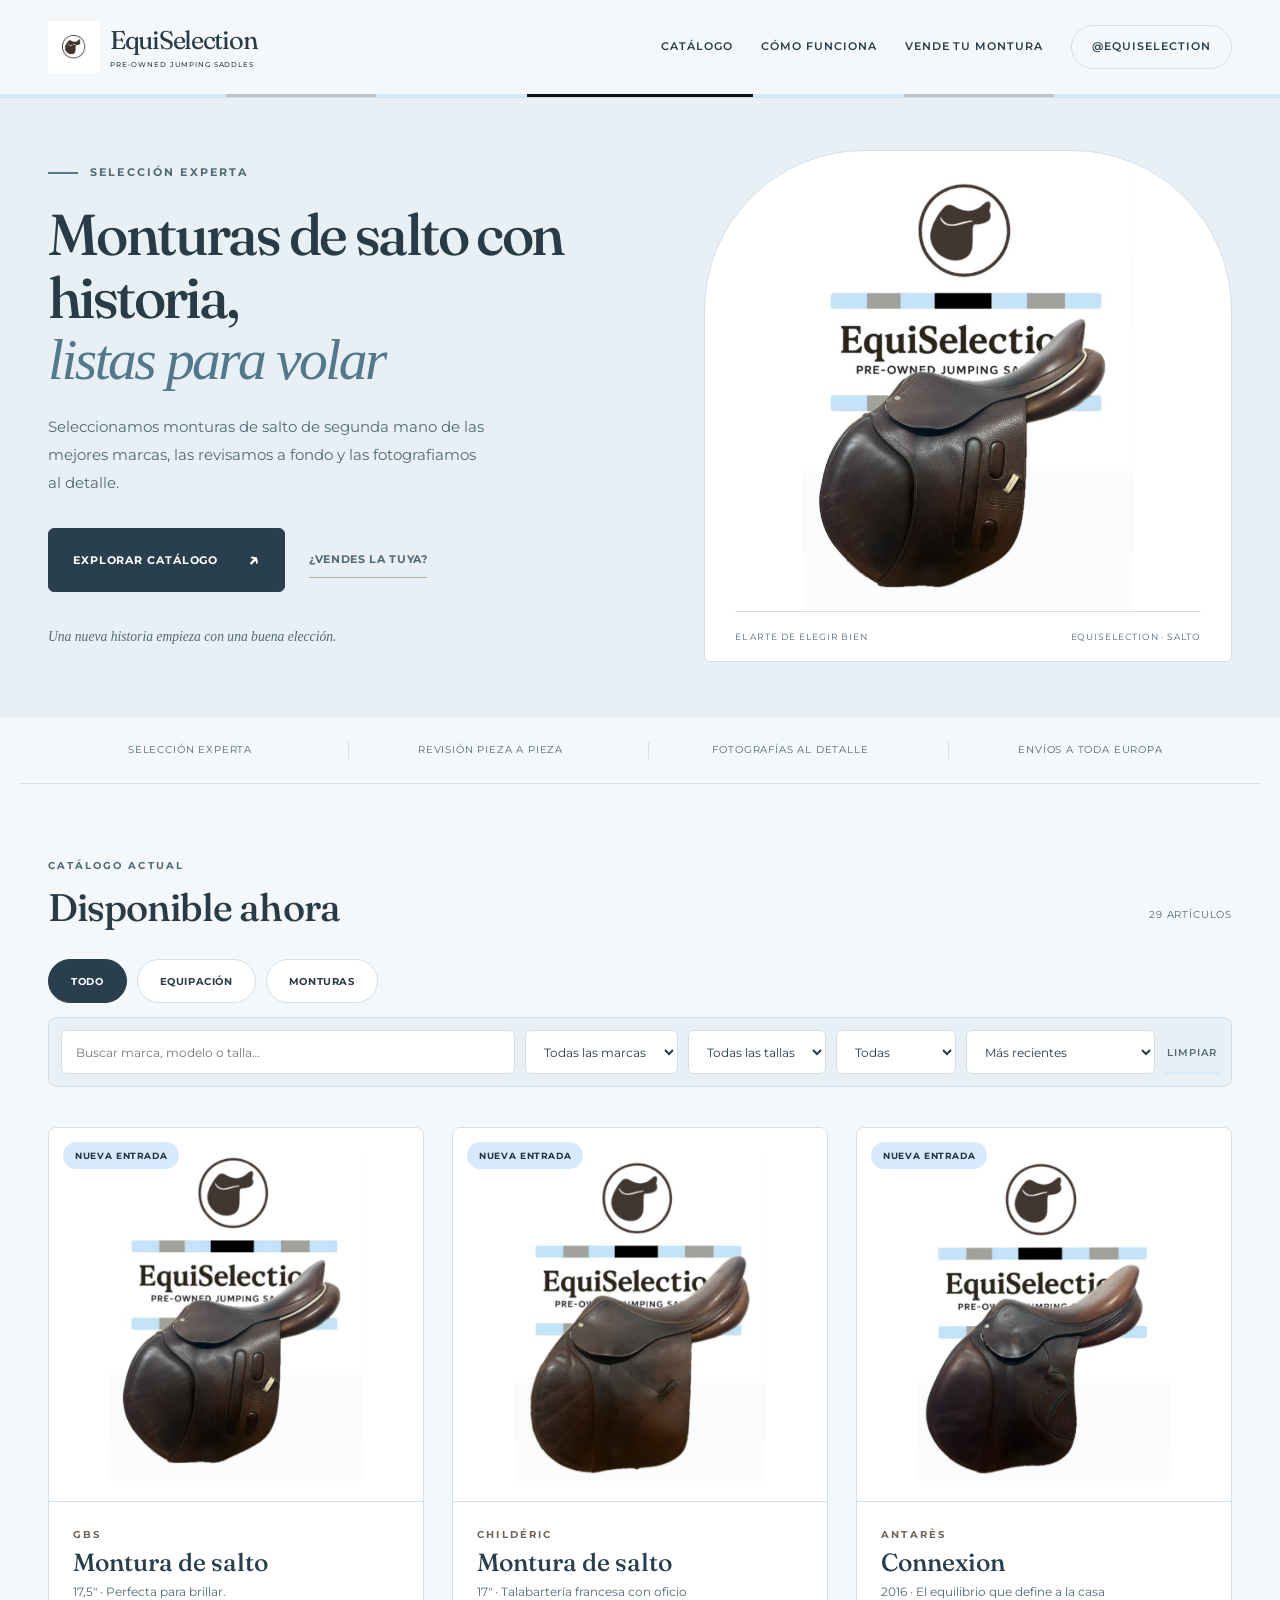
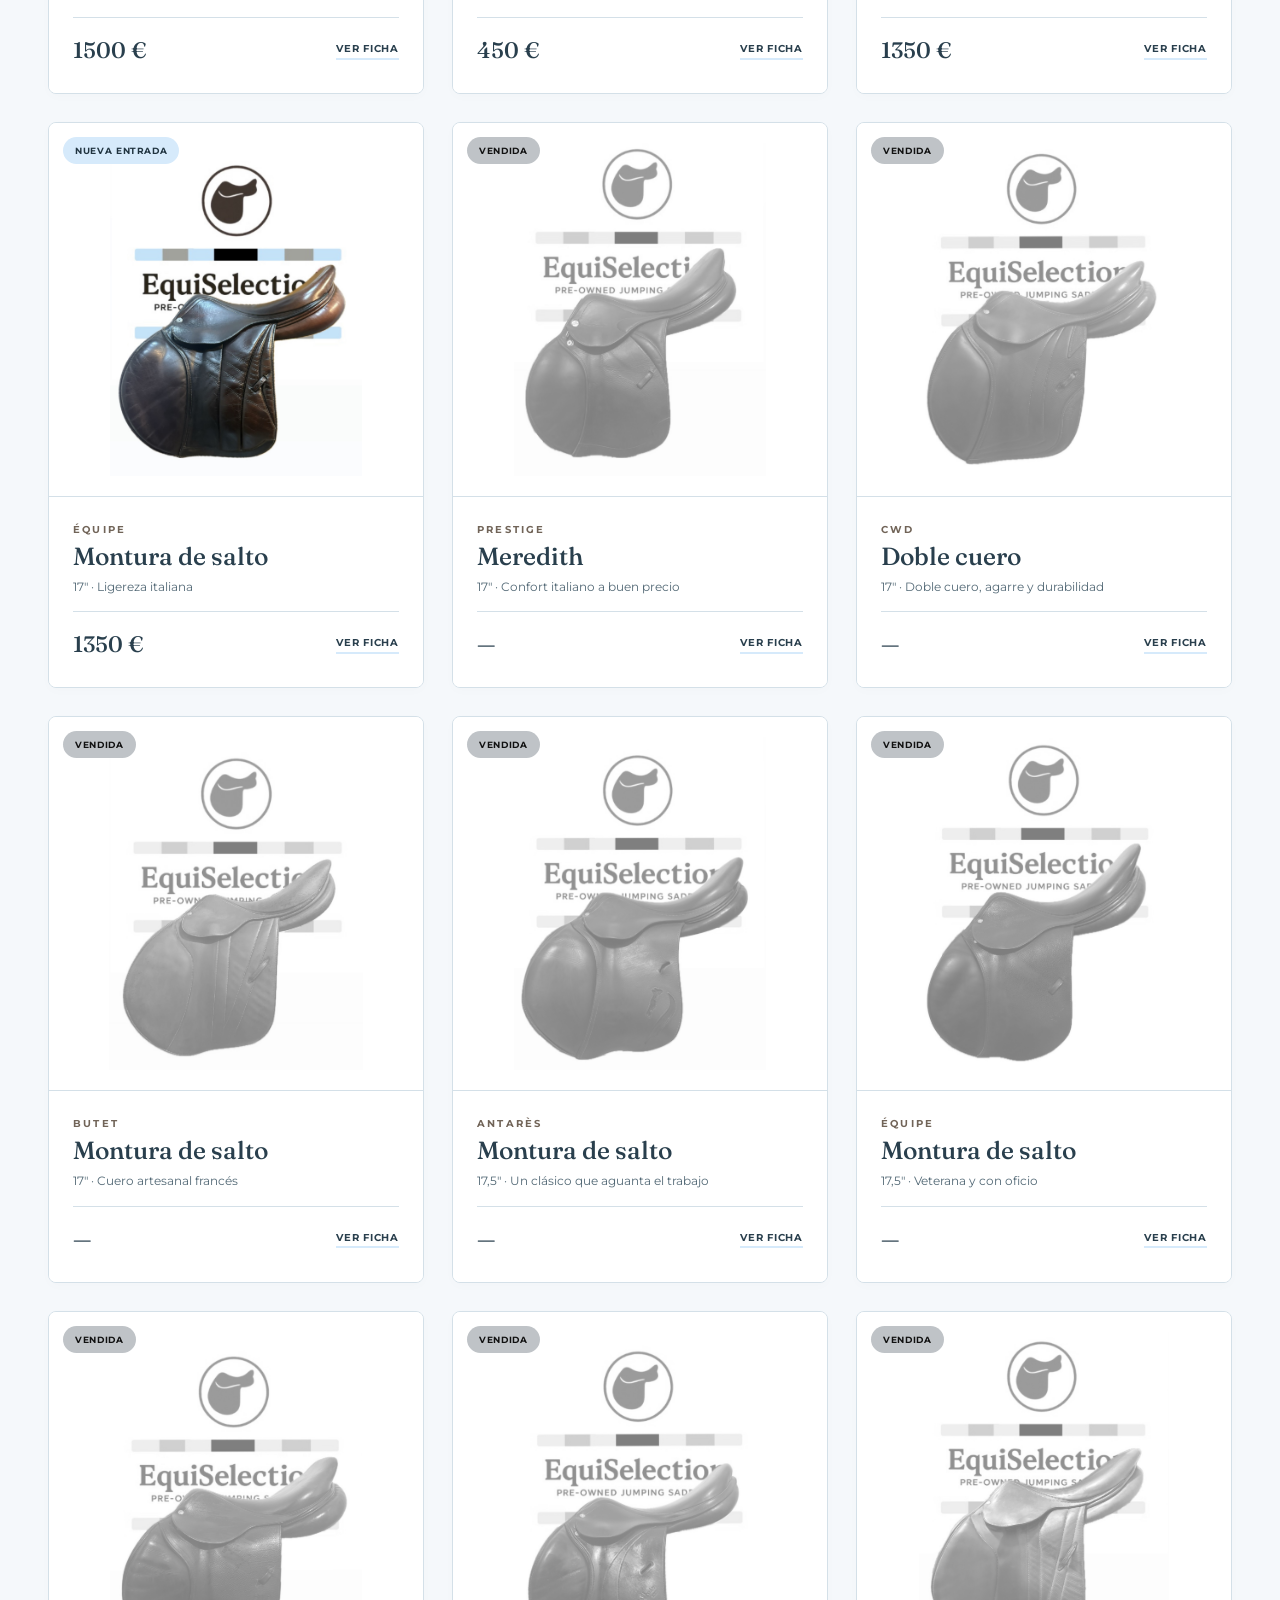
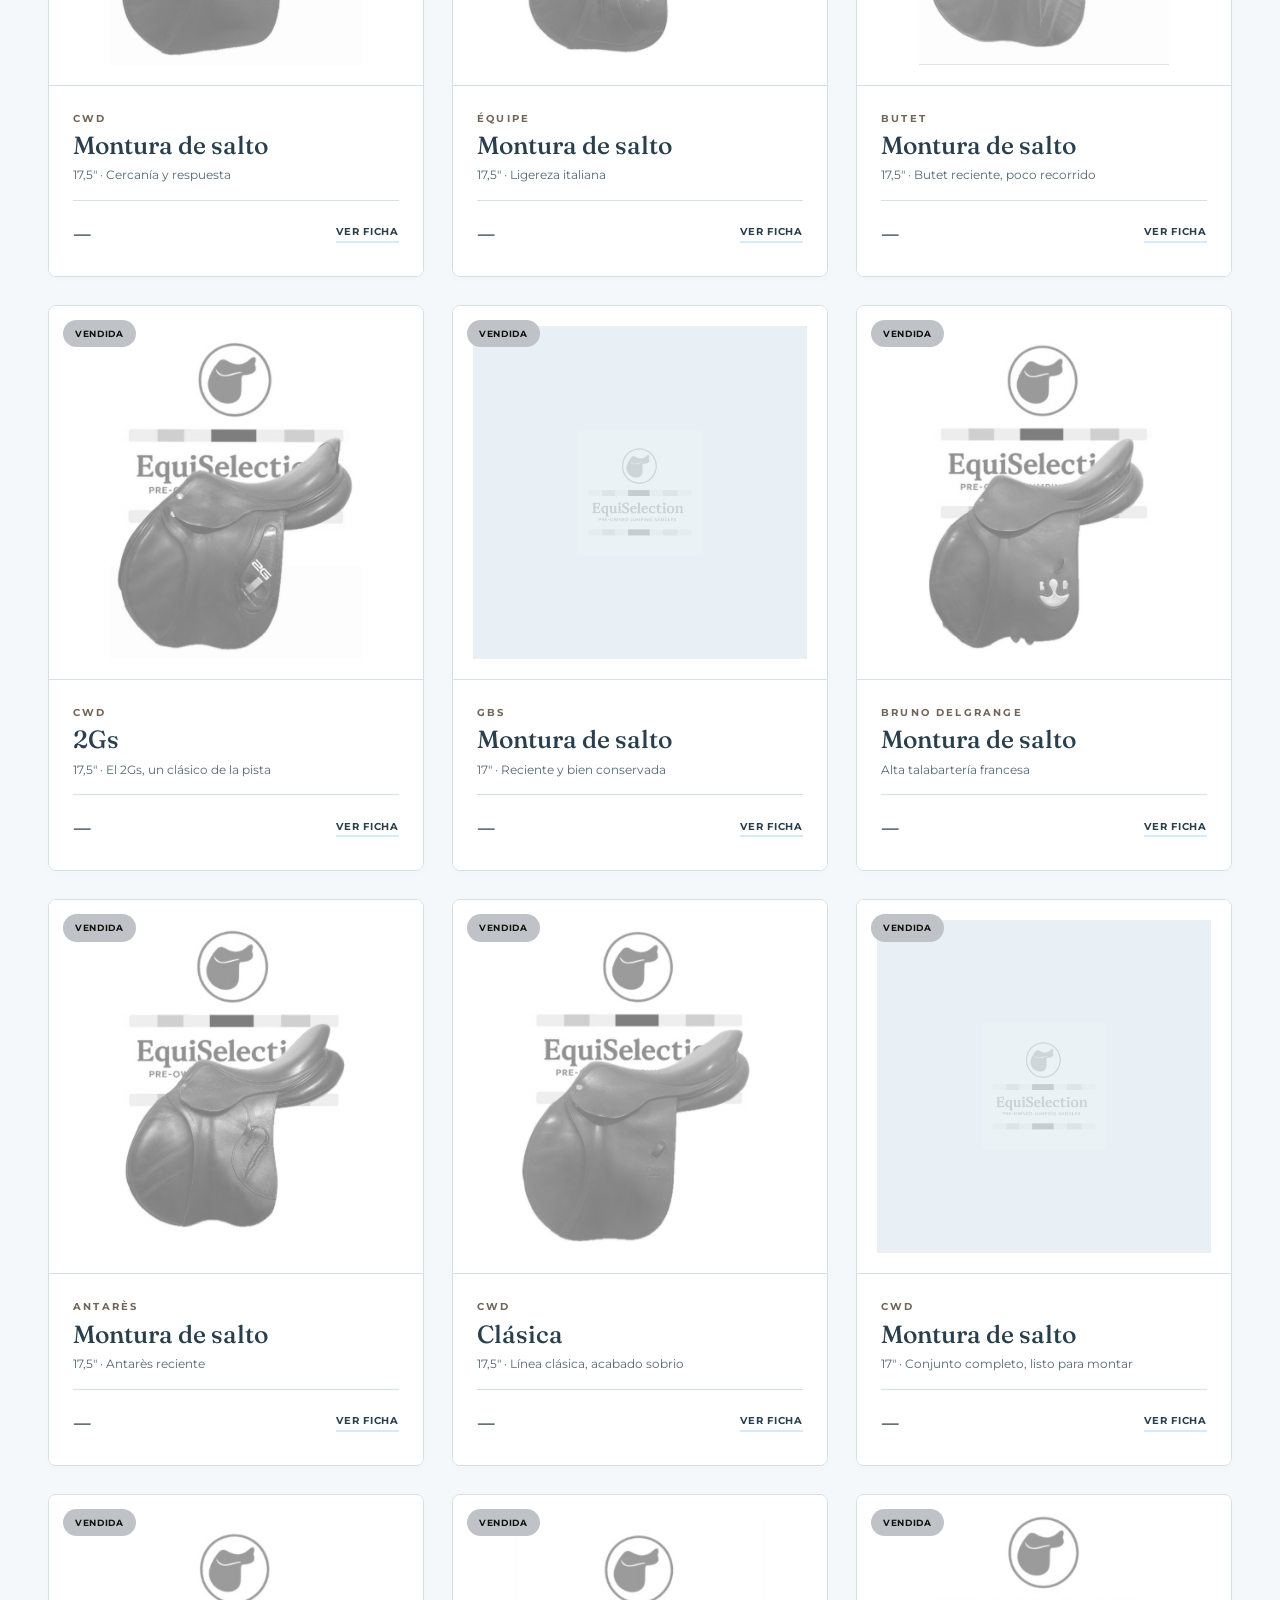
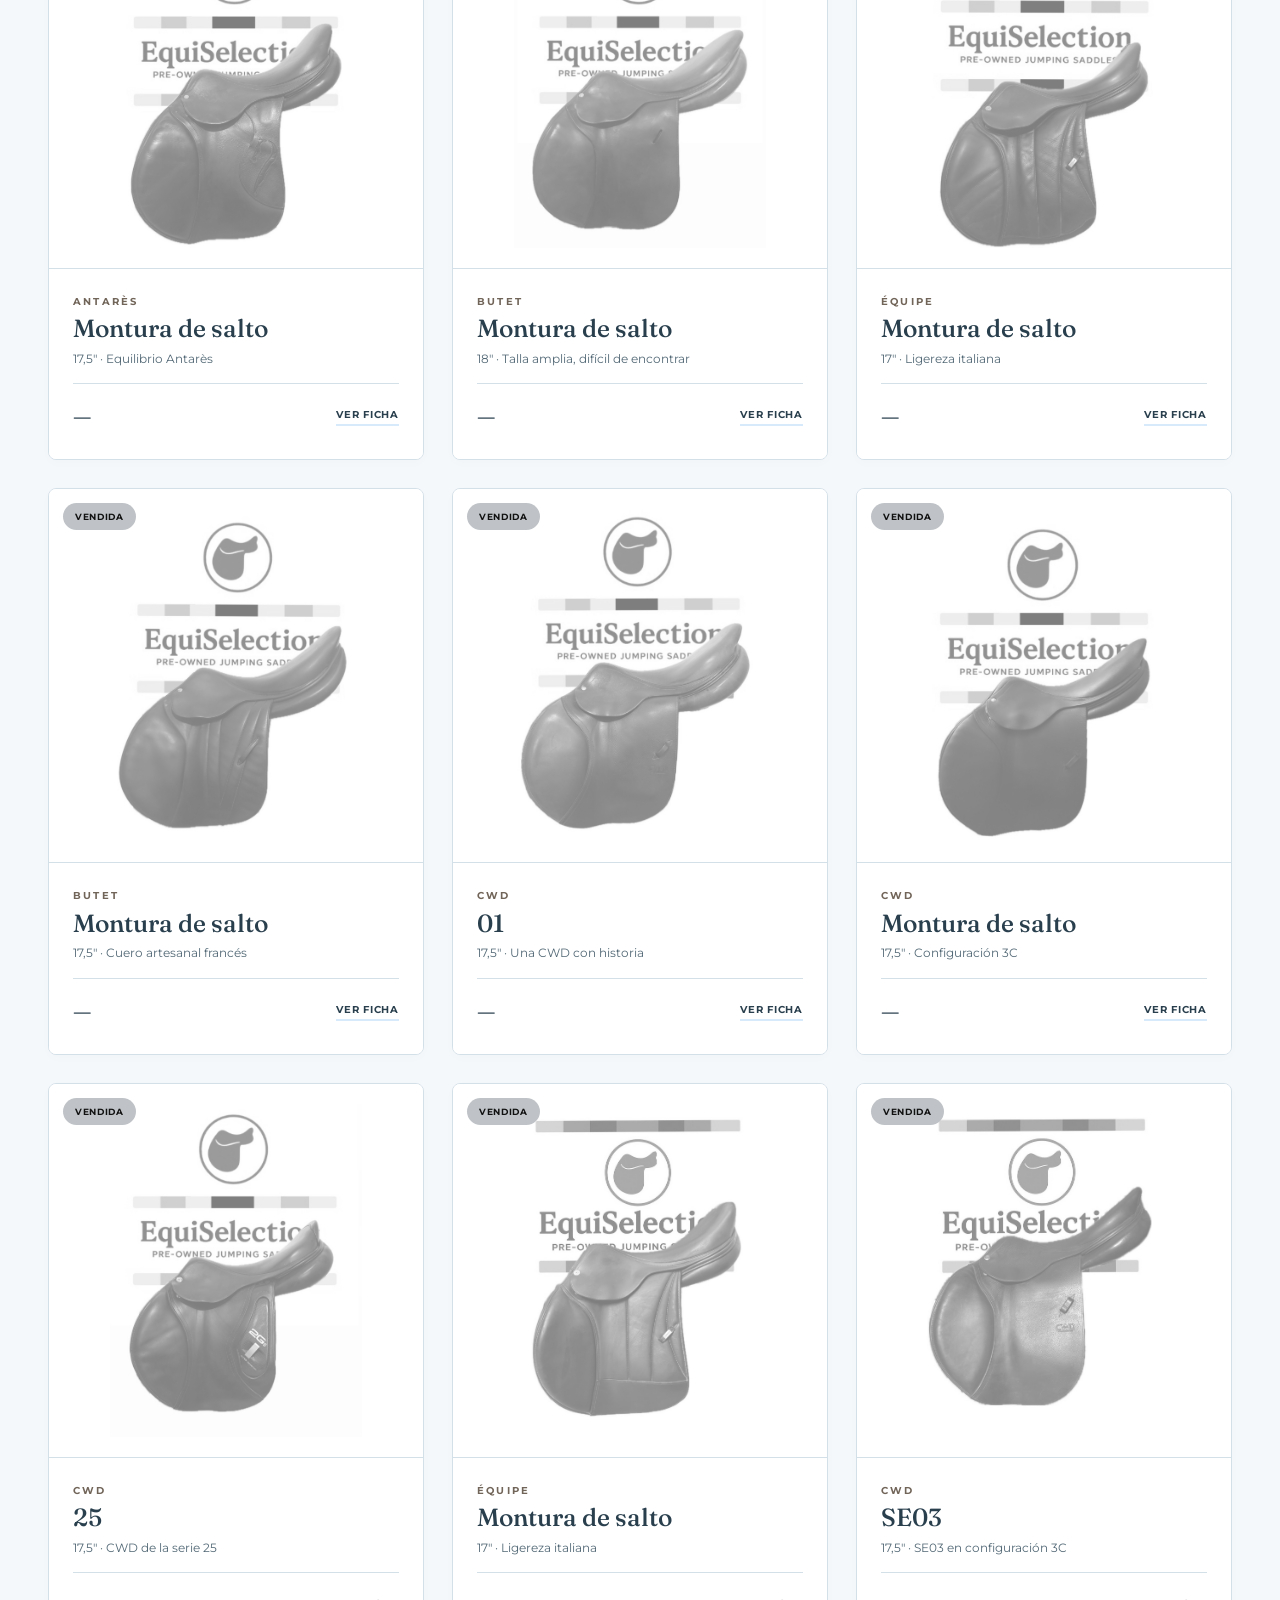
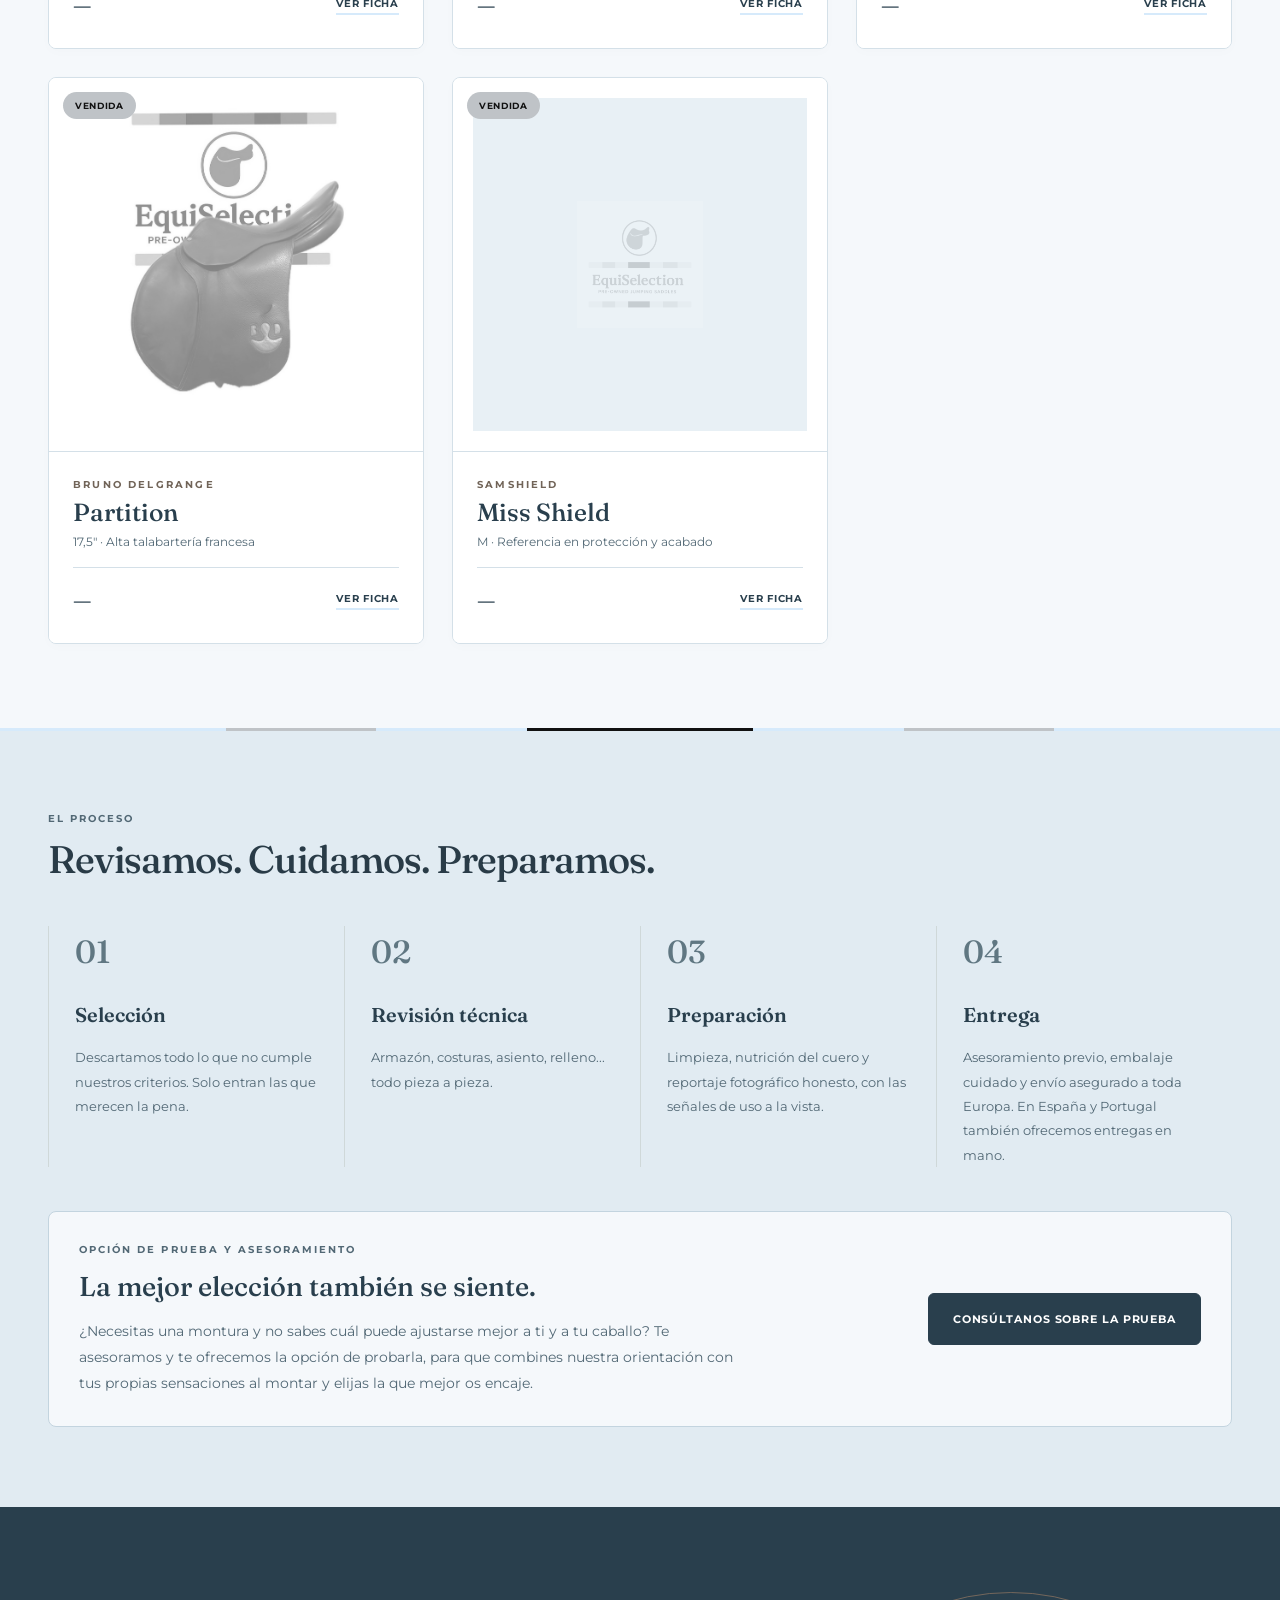
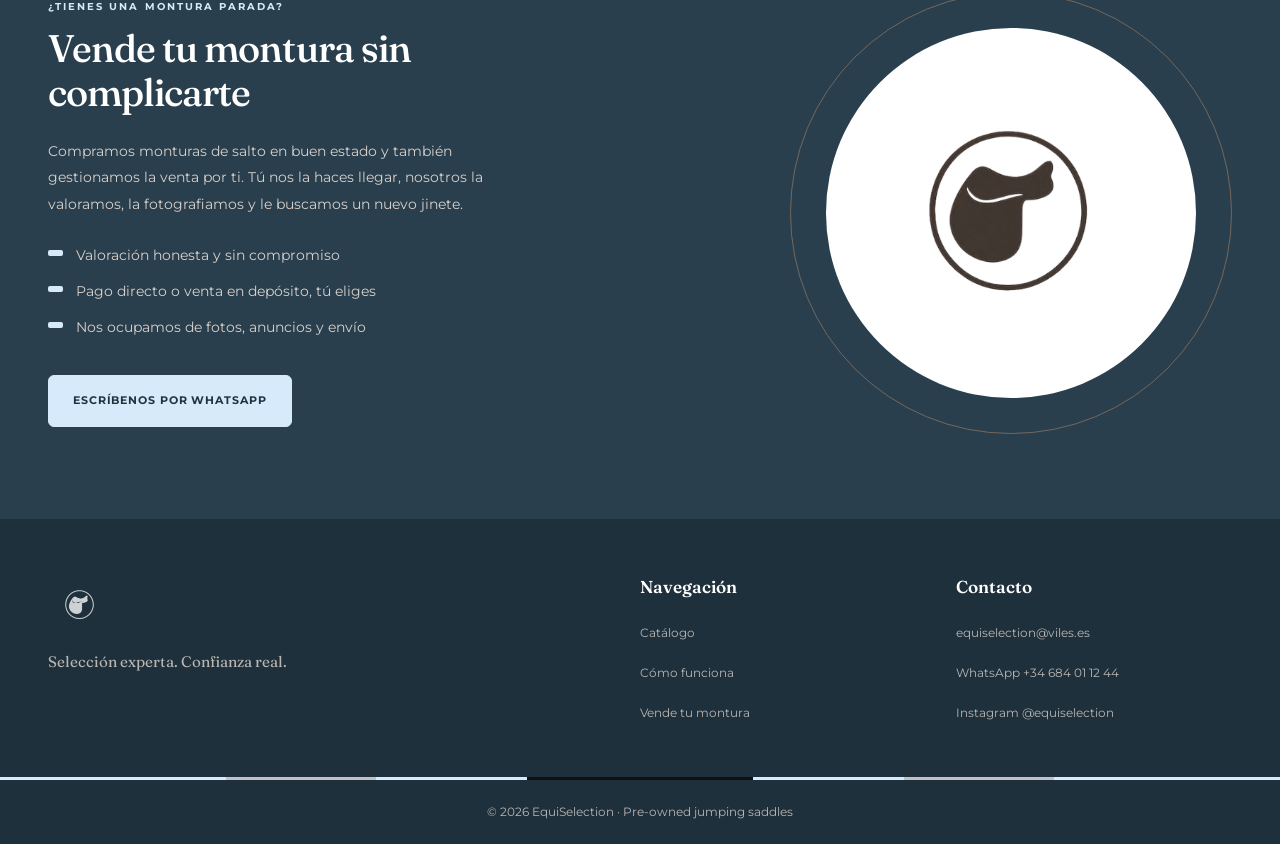
==== commit 8aaa64b7: "Update index.html" ====
--- a/index.html
+++ b/index.html
@@ -166,7 +166,7 @@
         <li>Pago directo o venta en depósito, tú eliges</li>
         <li>Nos ocupamos de fotos, anuncios y envío</li>
       </ul>
-      <a class="boton boton--azul" href="https://wa.me/34600000000" target="_blank" rel="noopener">Escríbenos por WhatsApp</a>
+      <a class="boton boton--azul" href="https://wa.me/34684011244" target="_blank" rel="noopener">Escríbenos por WhatsApp</a>
     </div>
     <div class="vende__emblema">
       <img src="assets/img/logo.png" alt="">
@@ -189,7 +189,7 @@
     <div class="pie__bloque">
       <h3>Contacto</h3>
       <p><a href="mailto:equiselection@viles.es">equiselection@viles.es</a></p>
-      <p><a href="https://wa.me/34600000000">WhatsApp +34 600 00 00 00</a></p>
+      <p><a href="https://wa.me/34600000000">WhatsApp +34 684 01 12 44</a></p>
       <p><a href="https://instagram.com/equiselection" rel="noopener">Instagram @equiselection</a></p>
     </div>
   </div>
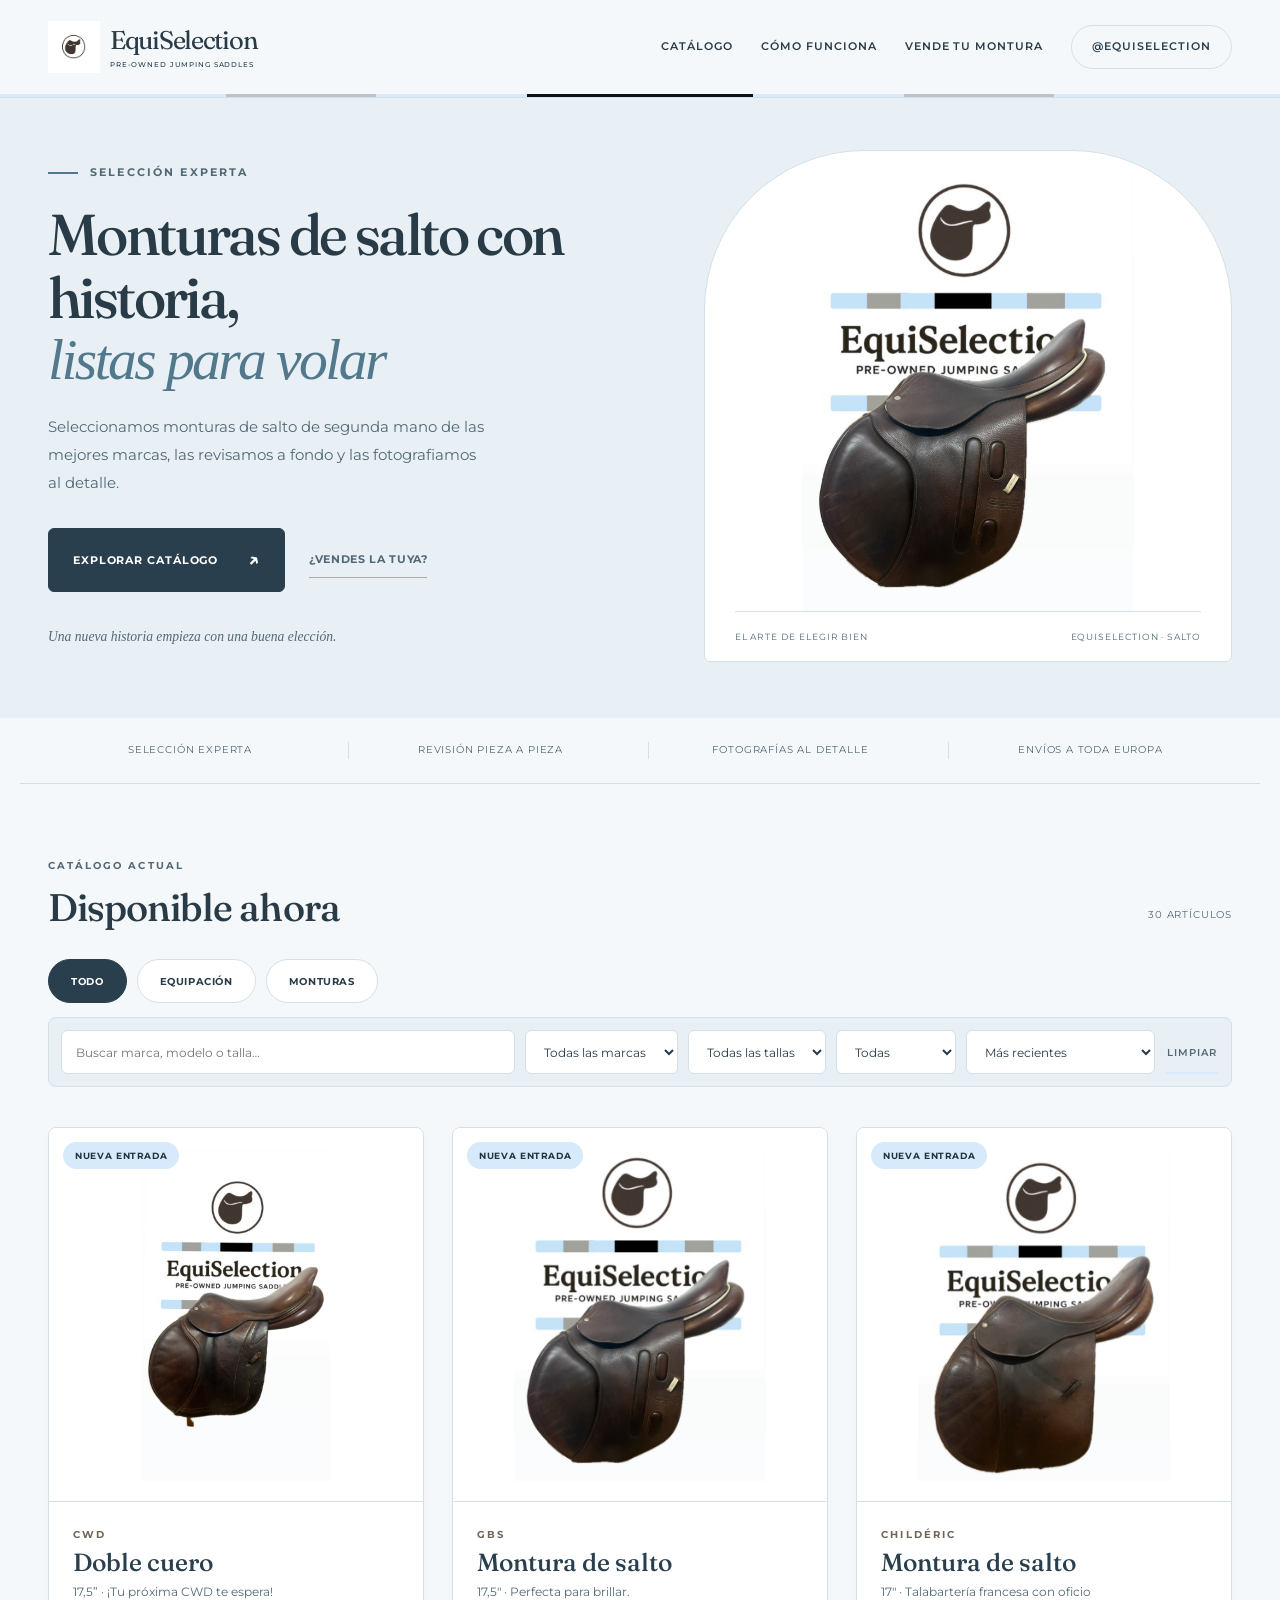
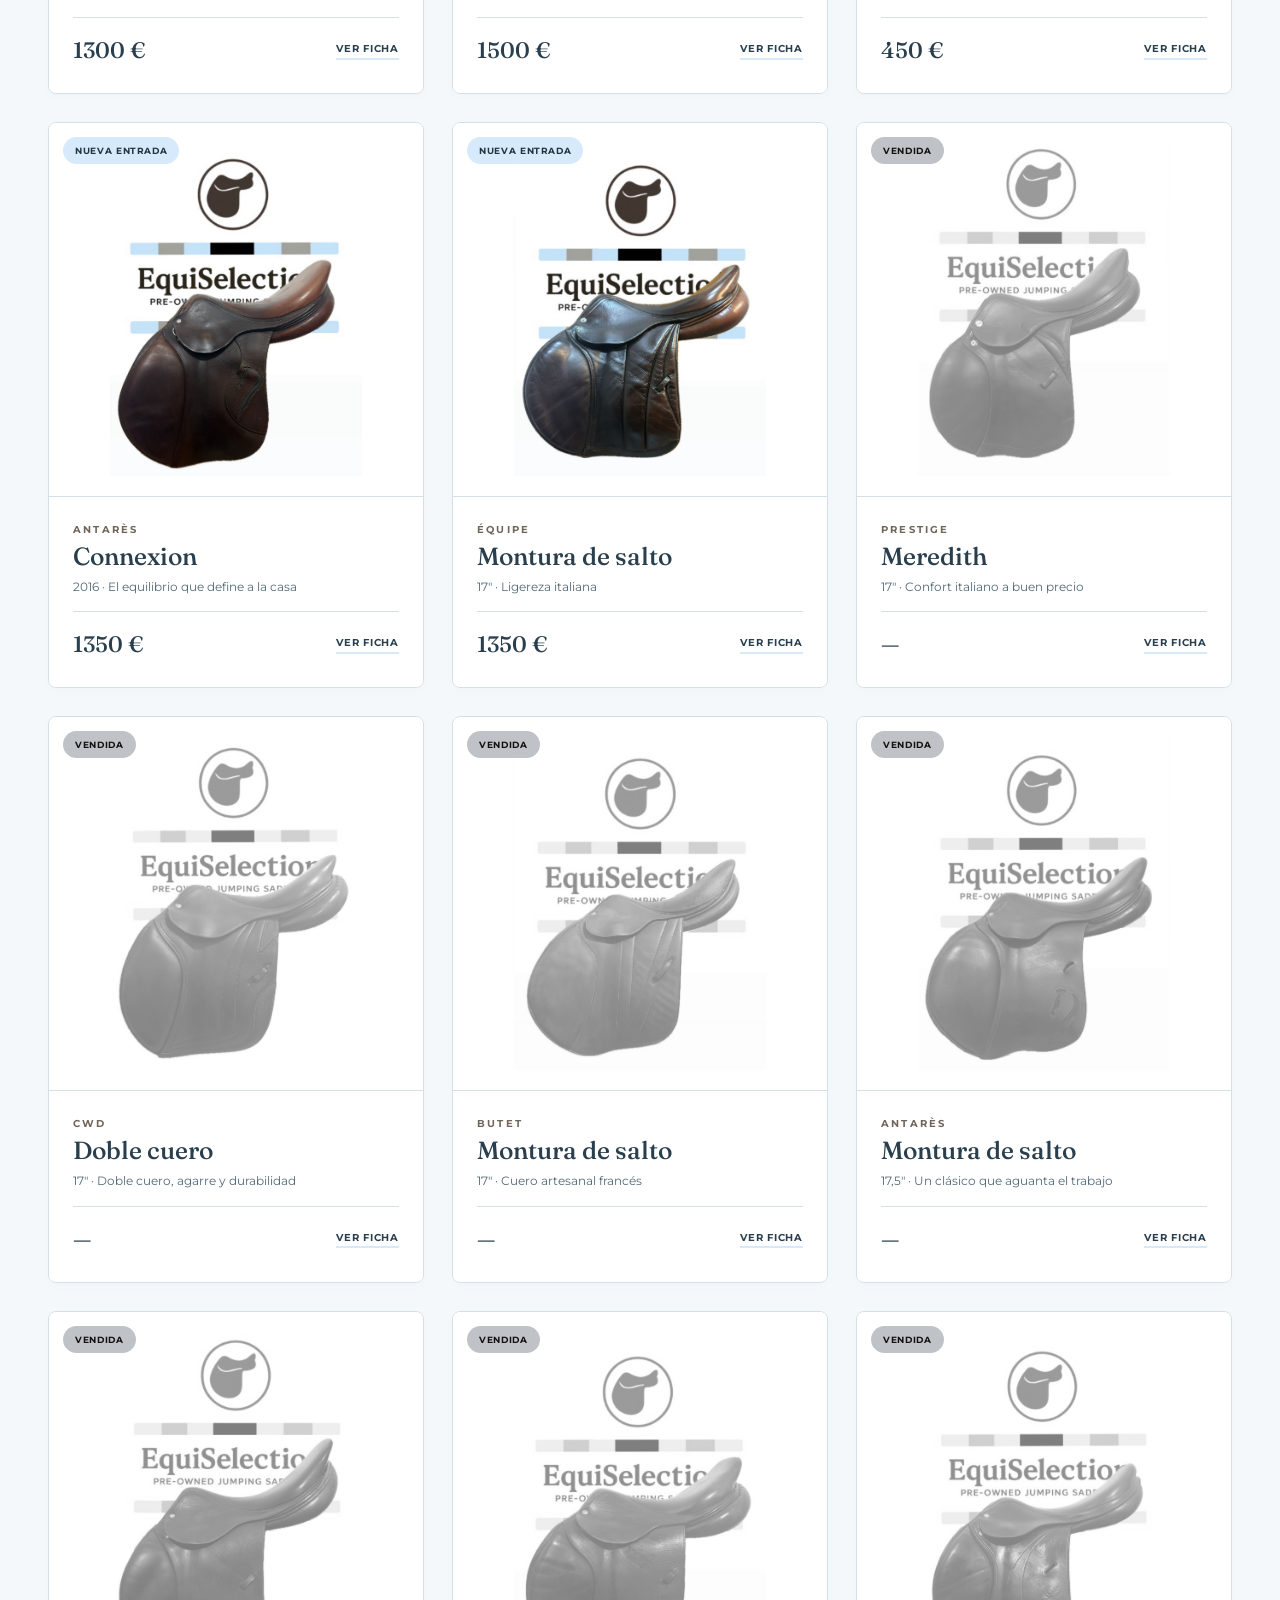
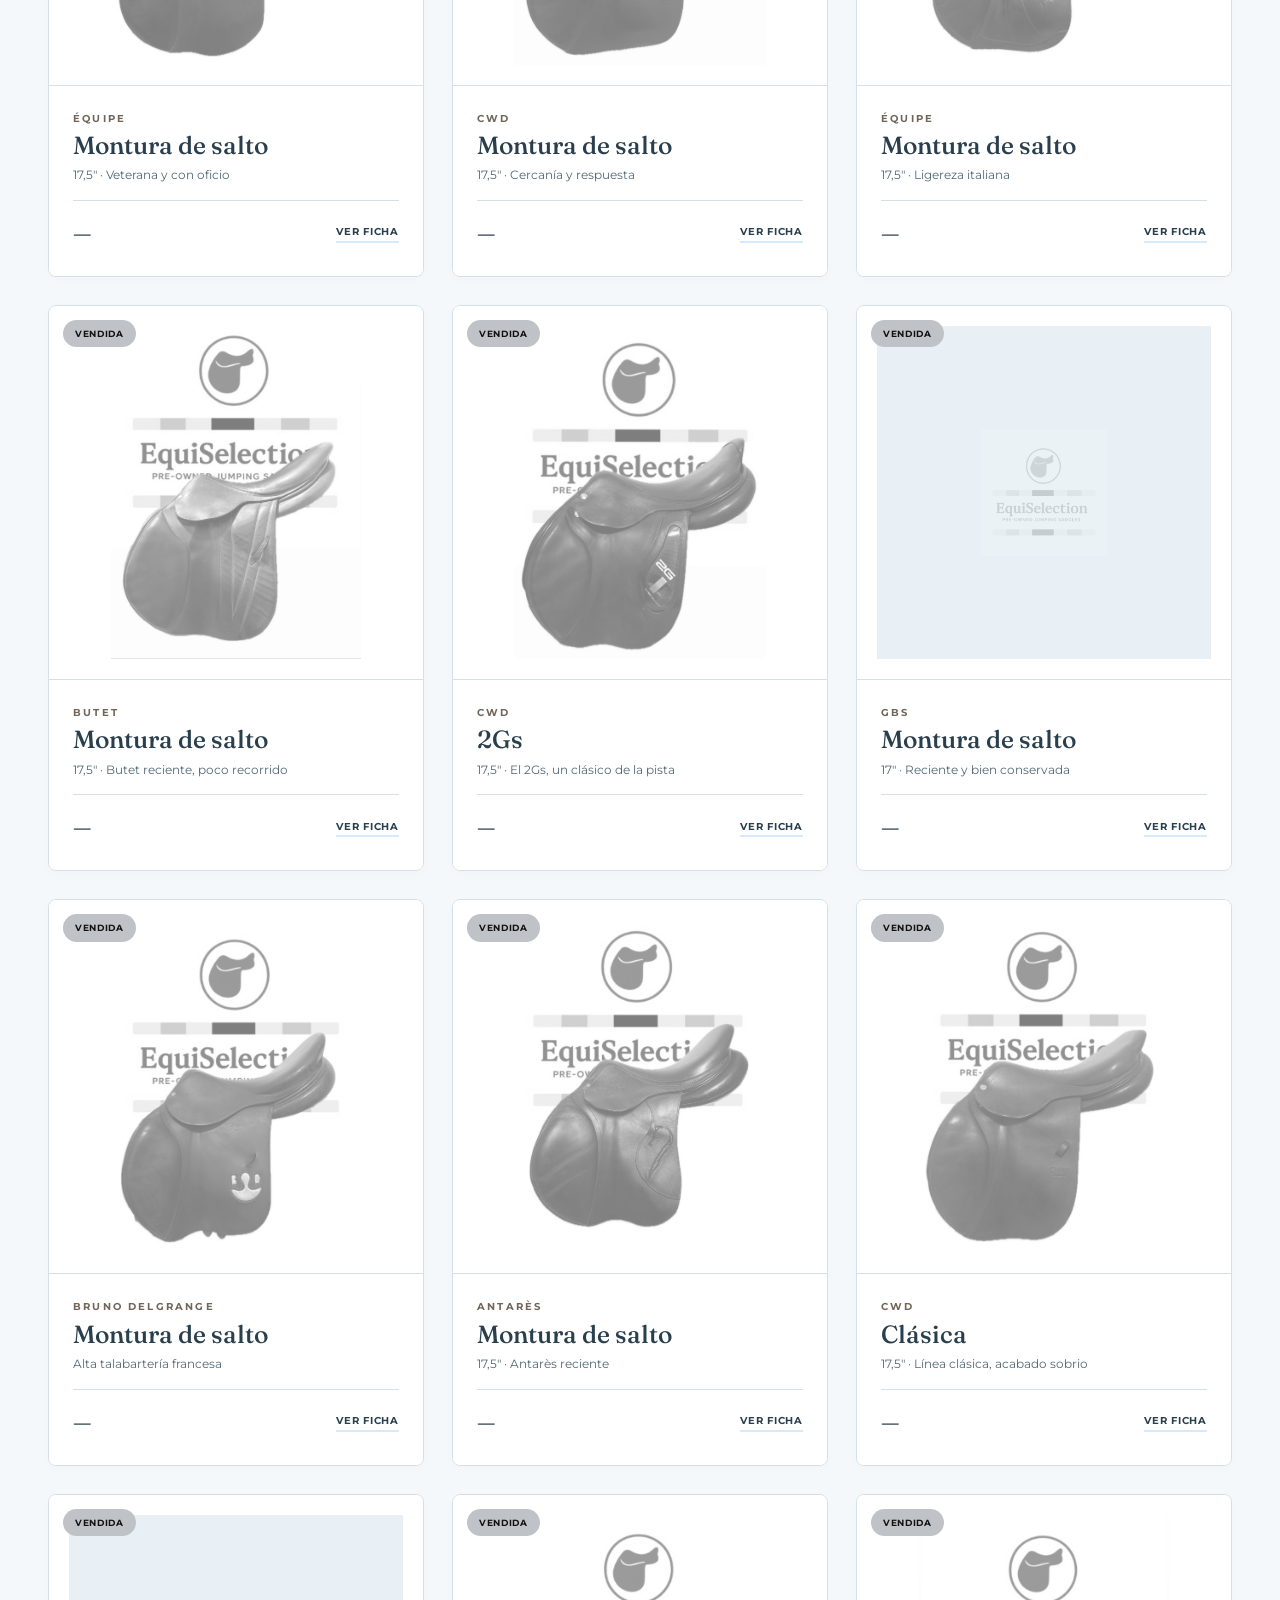
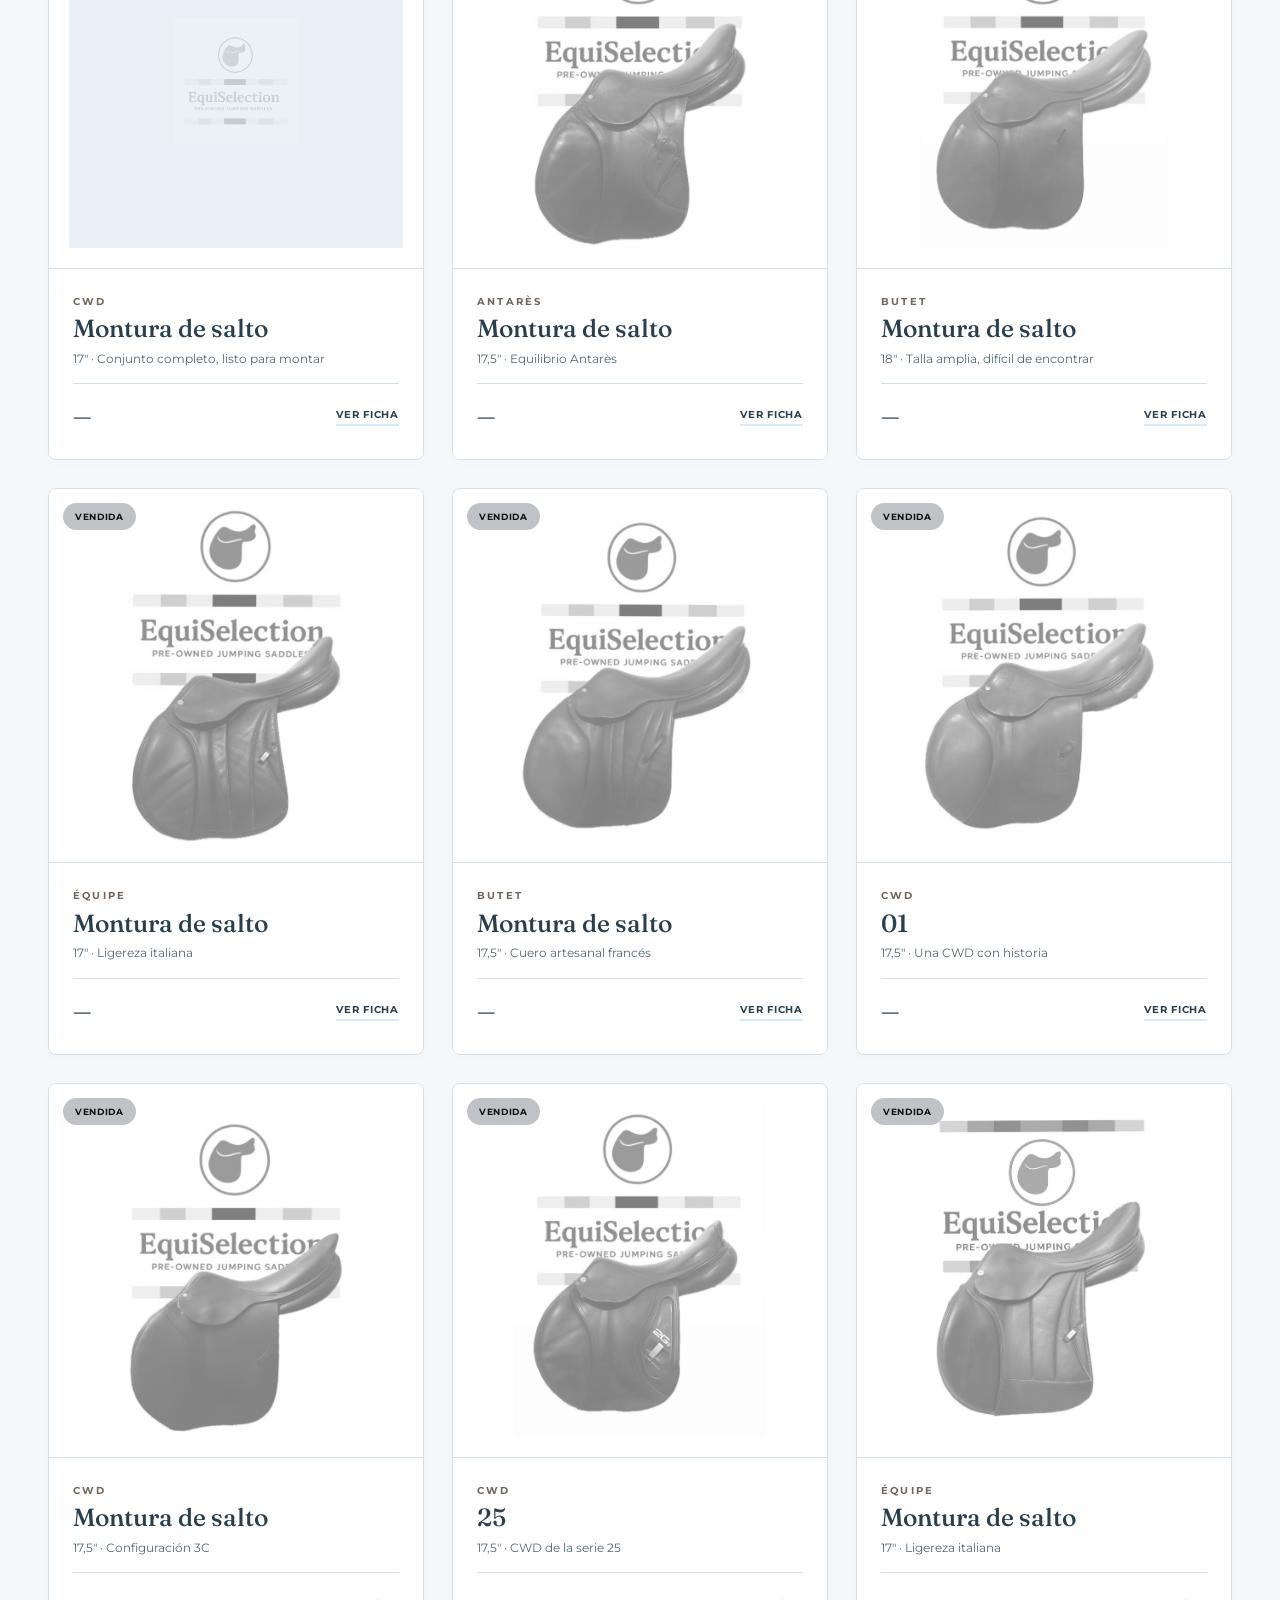
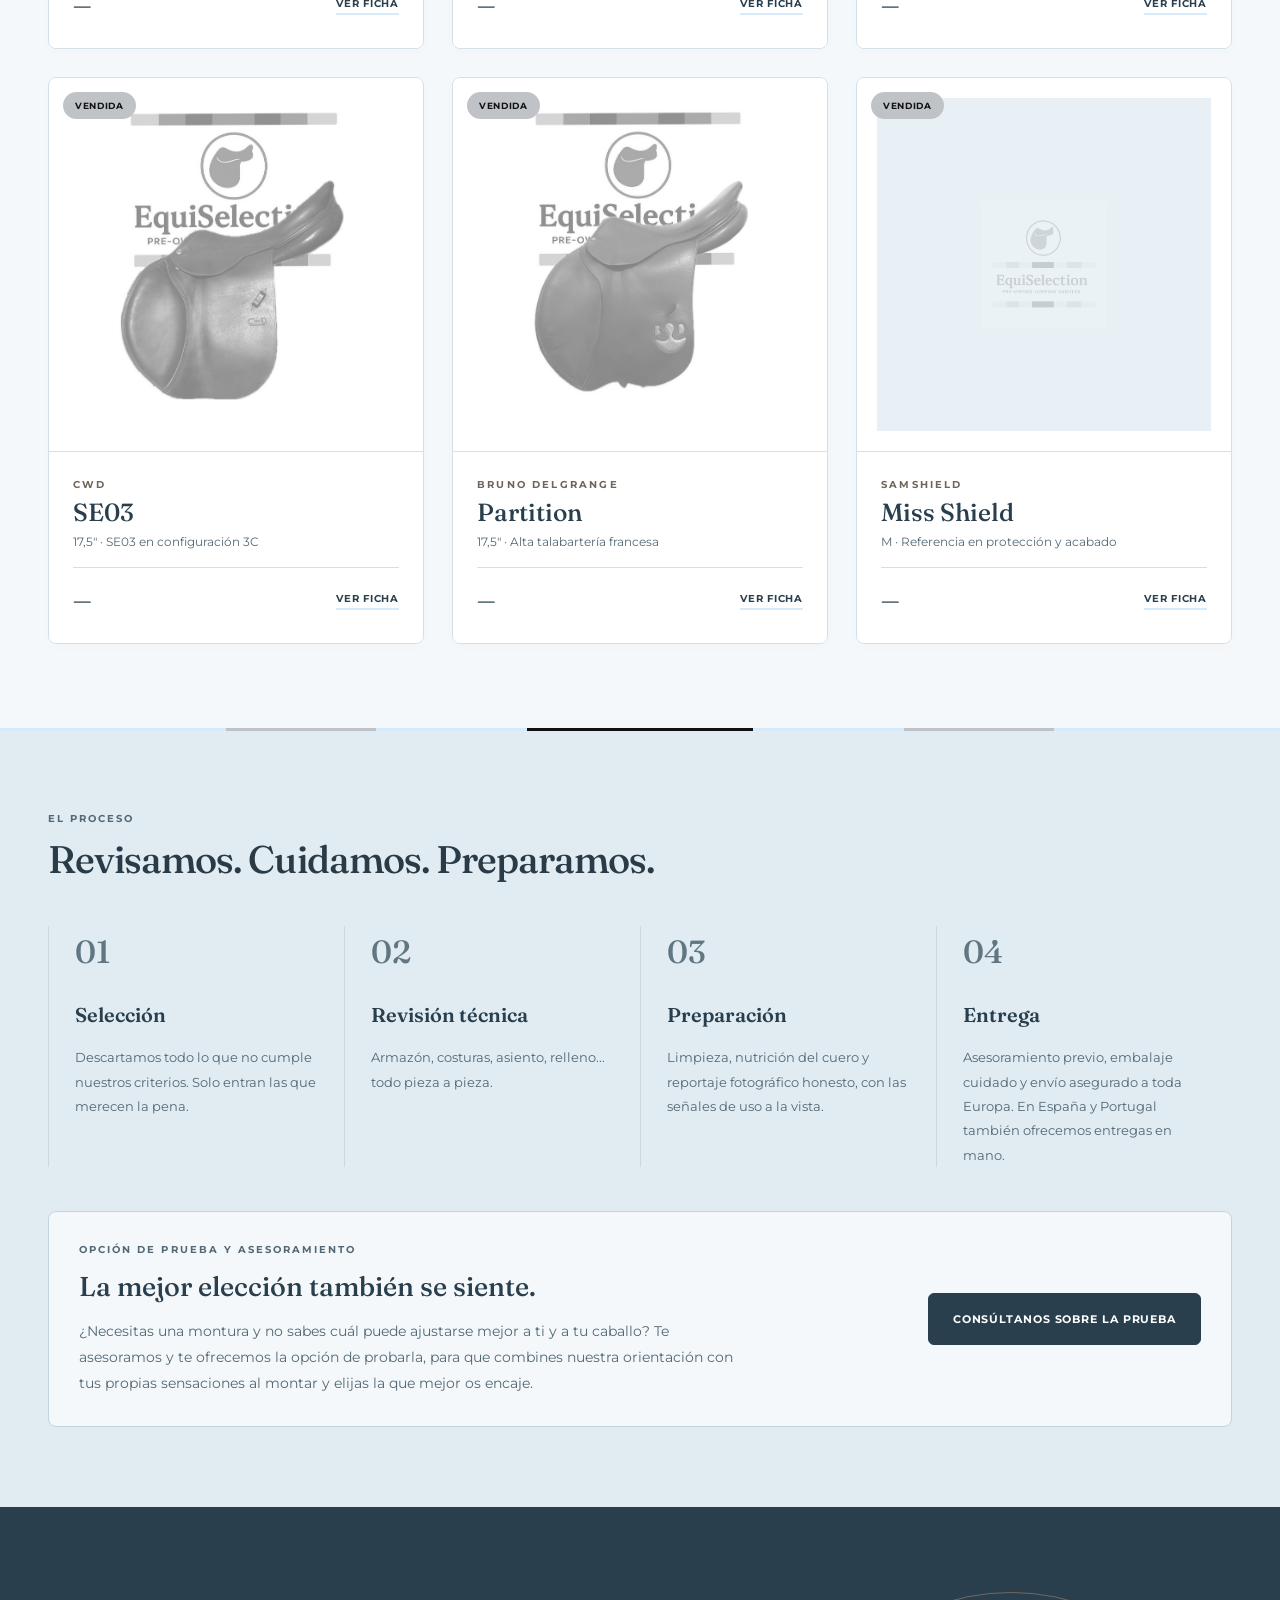
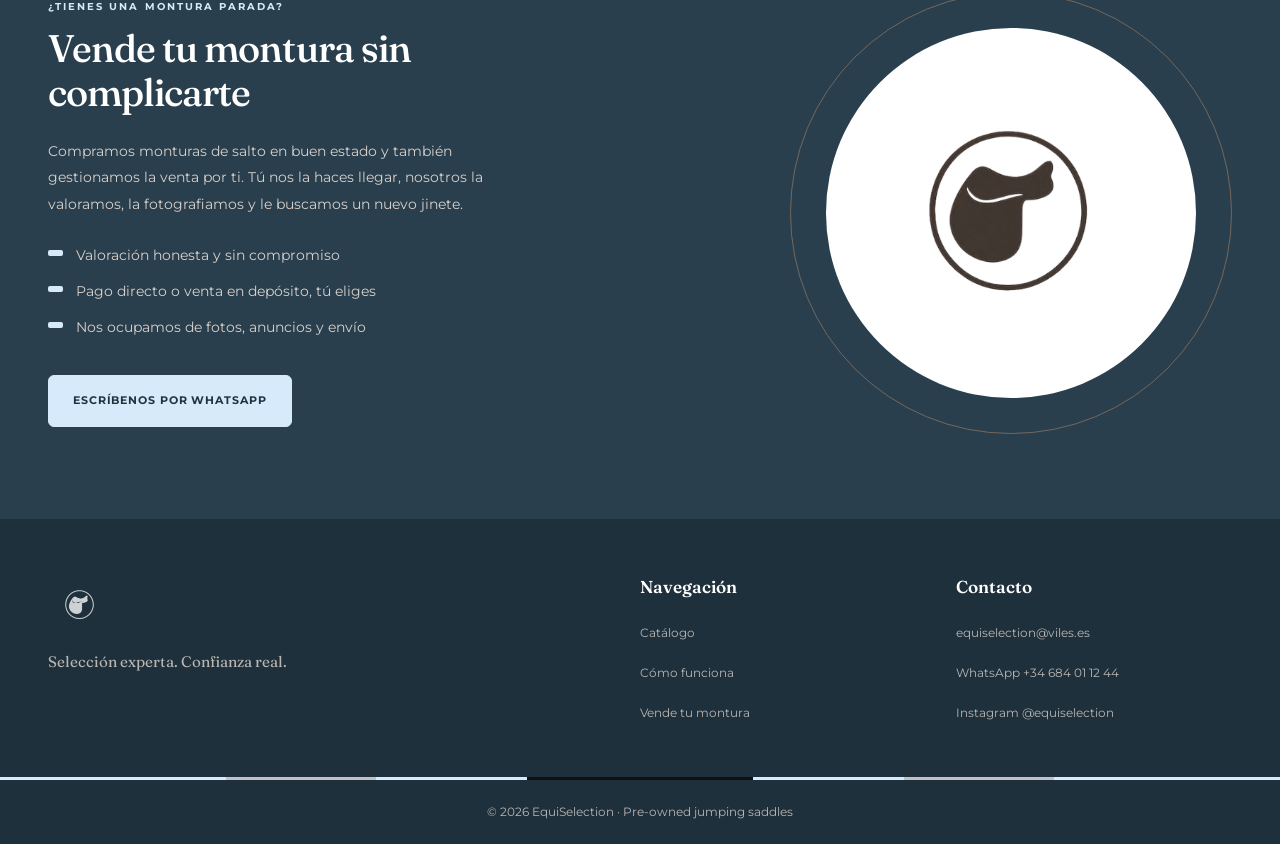
==== commit 3ab7bd5c: "Update index.html" ====
--- a/index.html
+++ b/index.html
@@ -201,5 +201,6 @@
 
 <script src="assets/js/menu.js"></script>
 <script src="assets/js/catalogo.js"></script>
+  <script type="module" src="assets/js/catalogo-admin.js"></script>
 </body>
 </html>
